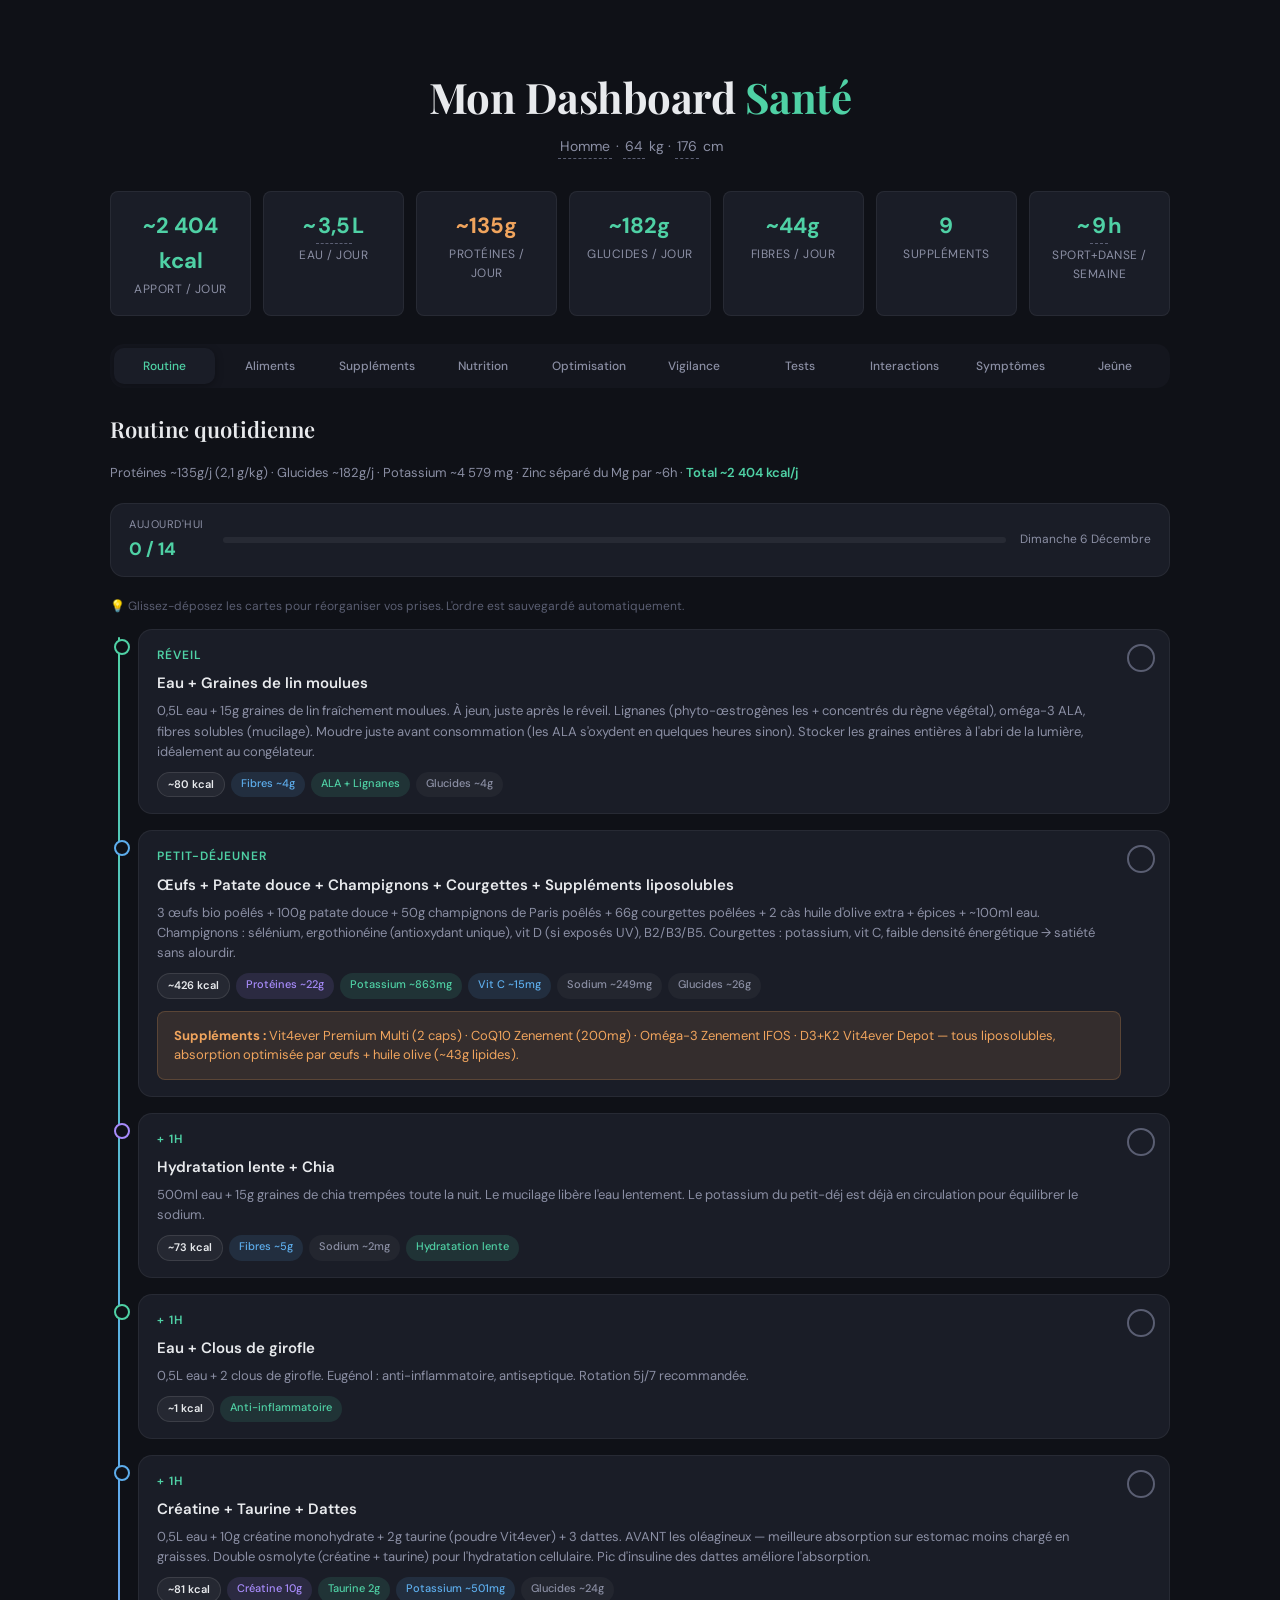
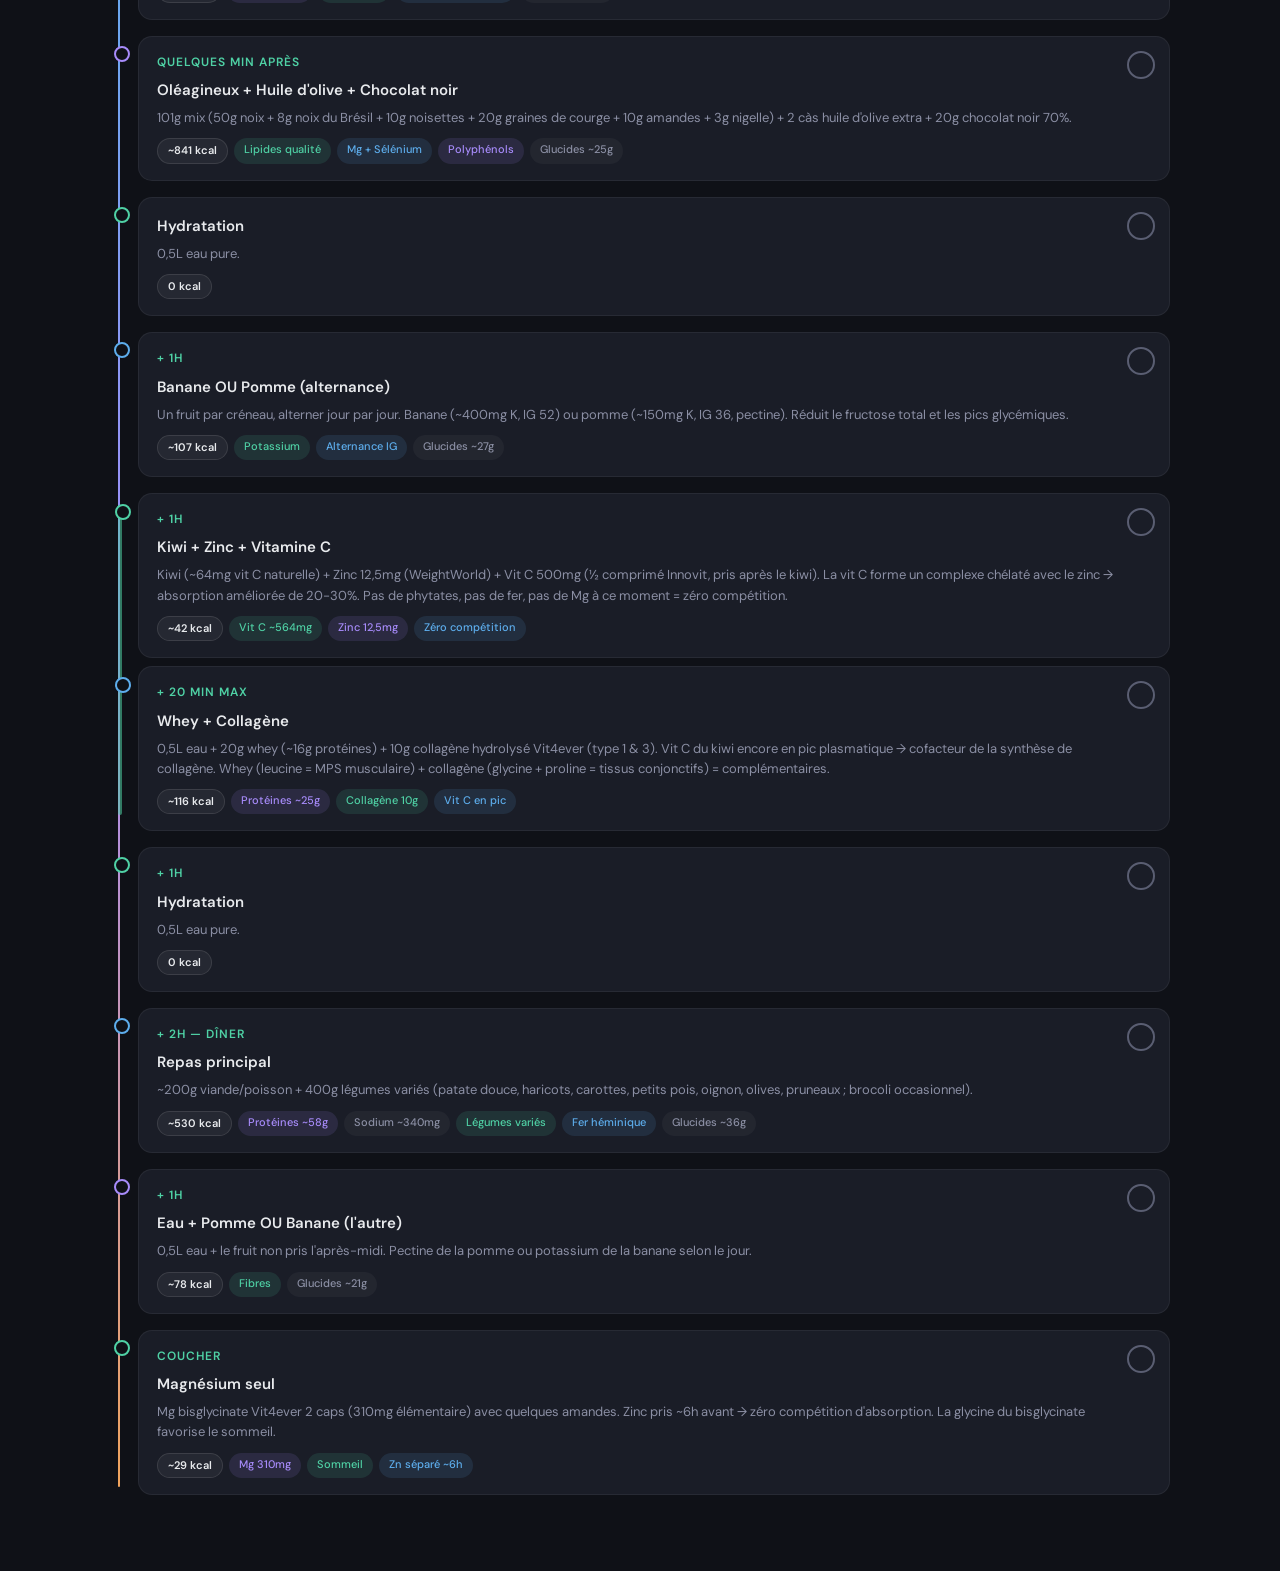
==== index.html @ 13733160 "snapshot 2026-05-06" ====
<!DOCTYPE html>
<html lang="fr" data-snapshot="2026-05-06">
<head>
<meta charset="UTF-8">
<meta name="viewport" content="width=device-width, initial-scale=1.0">
<title>Dashboard Santé — Snapshot 2026-05-06</title>
<link href="https://fonts.googleapis.com/css2?family=DM+Sans:wght@400;500;600;700&family=Playfair+Display:wght@600;700&display=swap" rel="stylesheet">
<link rel="stylesheet" href="assets/dashboard-sante.css">
</head>
<body>
<div class="container">

<header>
  <h1>Mon Dashboard <span>Santé</span></h1>
  <p><span data-edit-text="sex">Homme</span> · <span data-edit="weight">64</span> kg · <span data-edit="height">176</span> cm</p>
</header>

<div class="stats-row">
  <div class="stat-card"><div class="val" data-stat-card="kcal">~2 750 kcal</div><div class="label">Apport / jour</div></div>
  <div class="stat-card"><div class="val">~<span data-edit="water">3,5</span>L</div><div class="label">Eau / jour</div></div>
  <div class="stat-card"><div class="val" data-stat-card="prot">~111g</div><div class="label">Protéines / jour</div></div>
  <div class="stat-card"><div class="val" data-stat-card="gluc">~240g</div><div class="label">Glucides / jour</div></div>
  <div class="stat-card"><div class="val" data-stat-card="fibre">~35g</div><div class="label">Fibres / jour</div></div>
  <div class="stat-card"><div class="val">9</div><div class="label">Suppléments</div></div>
  <div class="stat-card"><div class="val">~<span data-edit="sportHours">9</span>h</div><div class="label">Sport+Danse / semaine</div></div>
</div>

<div class="tabs">
  <button class="tab-btn active" onclick="showTab('routine')">Routine</button>
  <button class="tab-btn" onclick="showTab('aliments')">Aliments</button>
  <button class="tab-btn" onclick="showTab('supplements')">Suppléments</button>
  <button class="tab-btn" onclick="showTab('nutrition')">Nutrition</button>
  <button class="tab-btn" onclick="showTab('optimisation')">Optimisation</button>
  <button class="tab-btn" onclick="showTab('vigilance')">Vigilance</button>
  <button class="tab-btn" onclick="showTab('tests')">Tests</button>
  <button class="tab-btn" onclick="showTab('interactions')">Interactions</button>
  <button class="tab-btn" onclick="showTab('symptoms')">Symptômes</button>
  <button class="tab-btn" onclick="showTab('jeune')">Jeûne</button>
</div>

<!-- ==================== TAB: ROUTINE ==================== -->
<div id="routine" class="tab-content active">
  <h2 class="section-title">Routine quotidienne</h2>
  <p class="section-sub">Protéines <span data-stat-card="prot">~111g</span>/j (<span data-derived="protPerKg">1,73</span> g/kg) · Glucides <span data-stat-card="gluc">~240g</span>/j · Potassium <span data-stat-card="k">~3 700 mg</span> · Zinc séparé du Mg par ~6h · <strong data-status-mirror="kcal">Total <span data-stat-card="kcal">~2 750 kcal</span>/j</strong></p>

  <div class="checklist-header" data-checklist-tab="routine">
    <div class="cl-info">
      <span class="cl-label">Aujourd'hui</span>
      <span class="cl-counter" data-checklist-counter>0 / 0</span>
    </div>
    <div class="cl-bar"><div class="cl-fill" data-checklist-fill style="width:0%"></div></div>
    <span class="cl-date" data-checklist-date></span>
    <button class="cl-btn" type="button" onclick="resetChecklist('routine')">Réinitialiser</button>
    <button class="cl-btn" type="button" onclick="resetTimelineOrder('routine')" title="Restaurer l'ordre d'origine des prises">↺ Ordre</button>
  </div>
  <p class="section-sub" style="margin:0 0 14px;font-size:12px;color:var(--text-faint);">💡 Glissez-déposez les cartes pour réorganiser vos prises. L'ordre est sauvegardé automatiquement.</p>

  <div class="timeline">
    <div class="tl-item"><div class="tl-card" data-foods="linMoulu">
      <div class="tl-time">Réveil</div>
      <div class="tl-title">Eau + Graines de lin moulues</div>
      <div class="tl-desc">0,5L eau + <span data-qty="linMoulu">15</span>g graines de lin fraîchement moulues. À jeun, juste après le réveil. Lignanes (phyto-œstrogènes les + concentrés du règne végétal), oméga-3 ALA, fibres solubles (mucilage). Moudre juste avant consommation (les ALA s'oxydent en quelques heures sinon). Stocker les graines entières à l'abri de la lumière, idéalement au congélateur.</div>
      <div class="tl-tags"><span class="tag tag-kcal" data-metric="kcal">~80 kcal</span><span class="tag tag-blue" data-metric="fibre">Fibres ~4g</span><span class="tag tag-green">ALA + Lignanes</span><span class="tag tag-orange" data-metric="gluc">Glucides ~4g</span></div>
    </div></div>
    <div class="tl-item"><div class="tl-card" data-foods="oeufs,patateDouce,champignons,courgettes,huileOlivePD">
      <div class="tl-time">Petit-déjeuner</div>
      <div class="tl-title">Œufs + Patate douce + Champignons + Courgettes + Suppléments liposolubles</div>
      <div class="tl-desc"><span data-qty="oeufs">3</span> œufs bio poêlés + <span data-qty="patateDouce">200</span>g patate douce + <span data-qty="champignons">100</span>g champignons de Paris poêlés + <span data-qty="courgettes">200</span>g courgettes poêlées + 2 càs huile d'olive extra + épices + ~100ml eau. Champignons : sélénium, ergothionéine (antioxydant unique), vit D (si exposés UV), B2/B3/B5. Courgettes : potassium, vit C, faible densité énergétique → satiété sans alourdir.</div>
      <div class="tl-tags"><span class="tag tag-kcal" data-metric="kcal">~650-720 kcal</span><span class="tag tag-purple" data-metric="prot">Protéines ~27g</span><span class="tag tag-green" data-metric="k">Potassium ~1 586mg</span><span class="tag tag-blue" data-metric="vitC">Vit C ~124mg</span><span class="tag tag-warn" data-metric="na">Sodium ~?mg</span><span class="tag tag-orange" data-metric="gluc">Glucides ~50g</span></div>
      <div class="warn-box" style="margin-top:12px;"><strong>Suppléments :</strong> Vit4ever Premium Multi (2 caps) · CoQ10 Zenement (200mg) · Oméga-3 Zenement IFOS · D3+K2 Vit4ever Depot — tous liposolubles, absorption optimisée par œufs + huile olive (~43g lipides).</div>
    </div></div>
    <div class="tl-item"><div class="tl-card" data-foods="chia">
      <div class="tl-time">+ 1h</div>
      <div class="tl-title">Hydratation lente + Chia</div>
      <div class="tl-desc">500ml eau + <span data-qty="chia">15</span>g graines de chia trempées toute la nuit. Le mucilage libère l'eau lentement. Le potassium du petit-déj est déjà en circulation pour équilibrer le sodium.</div>
      <div class="tl-tags"><span class="tag tag-kcal" data-metric="kcal">~140-160 kcal</span><span class="tag tag-blue" data-metric="fibre">Fibres ~10g</span><span class="tag tag-warn" data-metric="na">Sodium ~?mg</span><span class="tag tag-green">Hydratation lente</span></div>
    </div></div>
    <div class="tl-item"><div class="tl-card" data-foods="clousGirofle">
      <div class="tl-time">+ 1h</div>
      <div class="tl-title">Eau + Clous de girofle</div>
      <div class="tl-desc">0,5L eau + <span data-qty="clousGirofle">3</span> clous de girofle. Eugénol : anti-inflammatoire, antiseptique. Rotation 5j/7 recommandée.</div>
      <div class="tl-tags"><span class="tag tag-kcal" data-metric="kcal">~0-5 kcal</span><span class="tag tag-green">Anti-inflammatoire</span></div>
    </div></div>
    <div class="tl-item"><div class="tl-card" data-foods="dattes">
      <div class="tl-time">+ 1h</div>
      <div class="tl-title">Créatine + Taurine + Dattes</div>
      <div class="tl-desc">0,5L eau + 10g créatine monohydrate + 2g taurine (poudre Vit4ever) + <span data-qty="dattes">3</span> dattes. AVANT les oléagineux — meilleure absorption sur estomac moins chargé en graisses. Double osmolyte (créatine + taurine) pour l'hydratation cellulaire. Pic d'insuline des dattes améliore l'absorption.</div>
      <div class="tl-tags"><span class="tag tag-kcal" data-metric="kcal">~70-90 kcal</span><span class="tag tag-purple">Créatine 10g</span><span class="tag tag-green">Taurine 2g</span><span class="tag tag-blue" data-metric="k">Potassium ~200mg</span><span class="tag tag-orange" data-metric="gluc">Glucides ~24g</span></div>
    </div></div>
    <div class="tl-item"><div class="tl-card" data-foods="noix,noixBresil,noisettes,grainesCourge,amandes,nigelle,huileOliveOl,chocolat70">
      <div class="tl-time">Quelques min après</div>
      <div class="tl-title">Oléagineux + Huile d'olive + Chocolat noir</div>
      <div class="tl-desc"><span data-derived="oleagineuxTotal">100</span>g mix (<span data-qty="noix">50</span>g noix + <span data-qty="noixBresil">8</span>g noix du Brésil + <span data-qty="noisettes">10</span>g noisettes + <span data-qty="grainesCourge">20</span>g graines de courge + <span data-qty="amandes">10</span>g amandes + <span data-qty="nigelle">2</span>g nigelle) + 2 càs huile d'olive extra + <span data-qty="chocolat70">20</span>g chocolat noir 70%.</div>
      <div class="tl-tags"><span class="tag tag-kcal" data-metric="kcal">~950-1 050 kcal</span><span class="tag tag-green">Lipides qualité</span><span class="tag tag-blue">Mg + Sélénium</span><span class="tag tag-purple">Polyphénols</span><span class="tag tag-orange" data-metric="gluc">Glucides ~28g</span></div>
    </div></div>
    <div class="tl-item"><div class="tl-card">
      <div class="tl-title">Hydratation</div>
      <div class="tl-desc">0,5L eau pure.</div>
      <div class="tl-tags"><span class="tag tag-kcal">0 kcal</span></div>
    </div></div>
    <div class="tl-item"><div class="tl-card" data-foods="banane">
      <div class="tl-time">+ 1h</div>
      <div class="tl-title">Banane OU Pomme (alternance)</div>
      <div class="tl-desc">Un fruit par créneau, alterner jour par jour. Banane (~400mg K, IG 52) ou pomme (~150mg K, IG 36, pectine). Réduit le fructose total et les pics glycémiques.</div>
      <div class="tl-tags"><span class="tag tag-kcal" data-metric="kcal">~80-110 kcal</span><span class="tag tag-green">Potassium</span><span class="tag tag-blue">Alternance IG</span><span class="tag tag-orange" data-metric="gluc">Glucides ~27g</span></div>
    </div></div>
    <div class="tl-item tl-group">
      <div class="tl-card" data-foods="kiwi">
      <div class="tl-time">+ 1h</div>
      <div class="tl-title">Kiwi + Zinc + Vitamine C</div>
      <div class="tl-desc">Kiwi (~<span data-food-vitc="kiwi">64</span>mg vit C naturelle) + Zinc <span data-supp-display="zinc">25</span>mg (WeightWorld) + Vit C <span data-supp-display="vitC">500</span>mg (½ comprimé Innovit, pris après le kiwi). La vit C forme un complexe chélaté avec le zinc → absorption améliorée de 20-30%. Pas de phytates, pas de fer, pas de Mg à ce moment = zéro compétition.</div>
      <div class="tl-tags"><span class="tag tag-kcal" data-metric="kcal">~40-55 kcal</span><span class="tag tag-green" data-metric="vitC">Vit C ~564mg</span><span class="tag tag-purple">Zinc <span data-supp-display="zinc">25</span>mg</span><span class="tag tag-blue">Zéro compétition</span></div>
      </div>
      <div class="tl-card" data-foods="whey,collagene">
      <div class="tl-time">+ 20 min max</div>
      <div class="tl-title">Whey + Collagène</div>
      <div class="tl-desc">0,5L eau + <span data-qty="whey">20</span>g whey (~<span data-derived="wheyProt">16</span>g protéines) + <span data-qty="collagene">10</span>g collagène hydrolysé Vit4ever (type 1 & 3). Vit C du kiwi encore en pic plasmatique → cofacteur de la synthèse de collagène. Whey (leucine = MPS musculaire) + collagène (glycine + proline = tissus conjonctifs) = complémentaires.</div>
      <div class="tl-tags"><span class="tag tag-kcal" data-metric="kcal">~150-170 kcal</span><span class="tag tag-purple" data-metric="prot">Protéines ~24g</span><span class="tag tag-green">Collagène 10g</span><span class="tag tag-blue">Vit C en pic</span></div>
      </div>
    </div>
    <div class="tl-item"><div class="tl-card">
      <div class="tl-time">+ 1h</div>
      <div class="tl-title">Hydratation</div>
      <div class="tl-desc">0,5L eau pure.</div>
      <div class="tl-tags"><span class="tag tag-kcal">0 kcal</span></div>
    </div></div>
    <div class="tl-item"><div class="tl-card" data-foods="viandePoisson,legumesDiner">
      <div class="tl-time">+ 2h — Dîner</div>
      <div class="tl-title">Repas principal</div>
      <div class="tl-desc">~<span data-qty="viandePoisson">200</span>g viande/poisson + <span data-qty="legumesDiner">400</span>g légumes variés (patate douce, haricots, carottes, petits pois, oignon, olives, pruneaux ; brocoli occasionnel).</div>
      <div class="tl-tags"><span class="tag tag-kcal" data-metric="kcal">~500-700 kcal</span><span class="tag tag-purple" data-metric="prot">Protéines ~45g</span><span class="tag tag-warn" data-metric="na">Sodium ~?mg</span><span class="tag tag-green">Légumes variés</span><span class="tag tag-blue">Fer héminique</span><span class="tag tag-orange" data-metric="gluc">Glucides ~36g</span></div>
    </div></div>
    <div class="tl-item"><div class="tl-card" data-foods="pomme">
      <div class="tl-time">+ 1h</div>
      <div class="tl-title">Eau + Pomme OU Banane (l'autre)</div>
      <div class="tl-desc">0,5L eau + le fruit non pris l'après-midi. Pectine de la pomme ou potassium de la banane selon le jour.</div>
      <div class="tl-tags"><span class="tag tag-kcal" data-metric="kcal">~80-110 kcal</span><span class="tag tag-green">Fibres</span><span class="tag tag-orange" data-metric="gluc">Glucides ~21g</span></div>
    </div></div>
    <div class="tl-item"><div class="tl-card" data-foods="amandesCoucher">
      <div class="tl-time">Coucher</div>
      <div class="tl-title">Magnésium seul</div>
      <div class="tl-desc">Mg bisglycinate Vit4ever 2 caps (310mg élémentaire) avec quelques amandes. Zinc pris ~6h avant → zéro compétition d'absorption. La glycine du bisglycinate favorise le sommeil.</div>
      <div class="tl-tags"><span class="tag tag-kcal" data-metric="kcal">~25-35 kcal</span><span class="tag tag-purple">Mg 310mg</span><span class="tag tag-green">Sommeil</span><span class="tag tag-blue">Zn séparé ~6h</span></div>
    </div></div>
  </div>
</div>

<!-- ==================== TAB: ALIMENTS ==================== -->
<div id="aliments" class="tab-content">
  <h2 class="section-title">Aliments — Quantités éditables</h2>
  <p class="section-sub">Modifiez les quantités : les calculs (kcal, protéines, potassium, fibres, vit C) se mettent à jour automatiquement dans la routine et les statistiques en haut de page.</p>

  <div class="totals-bar">
    <div class="t-cell"><div class="t-val" data-total="kcal">~0 kcal</div><div class="t-lbl">Énergie</div></div>
    <div class="t-cell"><div class="t-val" data-total="prot">~0g</div><div class="t-lbl">Protéines</div></div>
    <div class="t-cell"><div class="t-val" data-total="gluc">~0g</div><div class="t-lbl">Glucides</div></div>
    <div class="t-cell"><div class="t-val" data-total="k">~0 mg</div><div class="t-lbl">Potassium</div></div>
    <div class="t-cell"><div class="t-val" data-total="fibre">~0g</div><div class="t-lbl">Fibres</div></div>
    <div class="t-cell"><div class="t-val" data-total="vitC">~0 mg</div><div class="t-lbl">Vit C</div></div>
    <div class="t-cell"><div class="t-val" data-total="na">~0 mg</div><div class="t-lbl">Sodium</div></div>
  </div>

  <div class="aliment-actions">
    <button class="aliment-btn" onclick="exportFoods()">Exporter config (.json)</button>
    <label class="aliment-btn" style="cursor:pointer;">
      Importer config (.json)
      <input type="file" accept="application/json,.json" onchange="importFoods(this.files[0]); this.value='';" style="display:none;" />
    </label>
    <button class="aliment-btn" onclick="saveAsDefaults()" title="Génère et télécharge dashboard-sante.html + dashboard-sante-config.js avec les valeurs actuelles inscrites comme nouveaux défauts. Remplacez vos fichiers locaux pour que le changement soit permanent.">💾 Enregistrer comme défauts</button>
    <button class="aliment-btn" onclick="resetFoods()">Réinitialiser</button>
    <span id="save-status" class="aliment-btn" style="border:none;background:transparent;color:var(--text-faint);cursor:default;"></span>
  </div>

  <div id="aliments-list"></div>

  <div class="info-box" style="margin-top:18px;">
    <strong>Note :</strong> les valeurs nutritionnelles sont des estimations standards par 100g (ou par pièce). Les protéines totales incluent uniquement l'alimentaire — les ~<span data-derived="wheyProt">24</span>g de whey sont déjà comptés dans la whey. Les boissons (eau, infusions) et suppléments en gélules ne sont pas listés ici car leur impact calorique est négligeable.
  </div>
</div>

<!-- ==================== TAB: SUPPLEMENTS ==================== -->
<div id="supplements" class="tab-content">
  <h2 class="section-title">Stack de suppléments — 9 produits</h2>
  <p class="section-sub">Vit4ever (multi, D3+K2, Mg, taurine, collagène) + Zenement (oméga-3 IFOS, CoQ10) + WeightWorld (zinc) + Innovit (vit C).</p>
  <div class="supp-grid">
    <div class="supp-card">
      <div class="supp-header"><div><div class="supp-name">Premium Multivitamin A-Z 365 caps</div><div class="supp-brand">Vit4ever — Allemagne</div></div><span class="supp-badge badge-new">Vit4ever</span></div>
      <div class="supp-details">
        <div class="supp-detail"><span class="dl">Dosage</span><br><span class="dv">2 caps/jour — 26 actifs bioactifs</span></div>
        <div class="supp-detail"><span class="dl">Durée</span><br><span class="dv">6 mois</span></div>
        <div class="supp-detail"><span class="dl">COA</span><br><span class="dv">Oui, labo indépendant</span></div>
      </div>
      <div class="supp-reason"><strong>Formes bioactives :</strong> B9 Magnafolate® (L-5-MTHF), B12 méthylcobalamine, B6 P-5-P, K2 K2VITAL® all-trans 99%+, Zn/Mg/Cu bisglycinate, CoQ10 + OPC pépins de raisin.</div>
    </div>
    <div class="supp-card">
      <div class="supp-header"><div><div class="supp-name">Oméga-3 Premium IFOS 120 caps</div><div class="supp-brand">Zenement — Espagne</div></div><span class="supp-badge badge-keep">Zenement</span></div>
      <div class="supp-details">
        <div class="supp-detail"><span class="dl">EPA + DHA</span><br><span class="dv">1000 + 500 mg/dose</span></div>
        <div class="supp-detail"><span class="dl">Durée</span><br><span class="dv">2 mois</span></div>
        <div class="supp-detail"><span class="dl">Certification</span><br><span class="dv">IFOS produit fini + FOS</span></div>
      </div>
      <div class="supp-reason"><strong>Seul oméga-3 certifié IFOS sur le produit fini.</strong> TOTOX vérifié par lot. Forme TG. EPA+DHA 1500mg.</div>
    </div>
    <div class="supp-card">
      <div class="supp-header"><div><div class="supp-name">CoQ10 200mg 120 caps</div><div class="supp-brand">Zenement — Espagne</div></div><span class="supp-badge badge-keep">Zenement</span></div>
      <div class="supp-details">
        <div class="supp-detail"><span class="dl">Forme</span><br><span class="dv">Ubiquinone 200mg</span></div>
        <div class="supp-detail"><span class="dl">Support</span><br><span class="dv">Huile olive vierge extra</span></div>
        <div class="supp-detail"><span class="dl">Durée</span><br><span class="dv">4 mois</span></div>
      </div>
      <div class="supp-reason"><strong>Support lipidique intégré.</strong> 100% fermentation naturelle. Le multi apporte aussi du CoQ10 — celui-ci complète.</div>
    </div>
    <div class="supp-card">
      <div class="supp-header"><div><div class="supp-name">D3 5000 IU + K2 200µg Depot 180 cp</div><div class="supp-brand">Vit4ever — Allemagne</div></div><span class="supp-badge badge-new">Vit4ever</span></div>
      <div class="supp-details">
        <div class="supp-detail"><span class="dl">D3</span><br><span class="dv">5000 IU cholécalciférol</span></div>
        <div class="supp-detail"><span class="dl">K2</span><br><span class="dv">200 µg K2VITAL® MK-7 all-trans ≥99,7%</span></div>
        <div class="supp-detail"><span class="dl">Durée</span><br><span class="dv">6-7 mois</span></div>
      </div>
      <div class="supp-reason"><strong>K2VITAL® breveté.</strong> All-trans garanti ≥99,7%. Faire doser 25-OH vit D annuellement (cible 30-60 ng/mL).</div>
    </div>
    <div class="supp-card">
      <div class="supp-header"><div><div class="supp-name">Zinc Bisglycinate 400 cp</div><div class="supp-brand">WeightWorld — UK</div></div><span class="supp-badge badge-change">WeightWorld</span></div>
      <div class="supp-details">
        <div class="supp-detail"><span class="dl">Forme</span><br><span class="dv">Bisglycinate 25mg/cp</span></div>
        <div class="supp-detail"><span class="dl">Timing</span><br><span class="dv">Avec kiwi + vit C (créneau après-midi)</span></div>
        <div class="supp-detail"><span class="dl">Durée</span><br><span class="dv">12+ mois</span></div>
      </div>
      <div class="supp-reason"><strong>Déplacé au créneau kiwi</strong> (vit C = +20-30% absorption). Séparé du Mg coucher (plusieurs h) et du fer du multi (plusieurs h). Zéro compétition.</div>
    </div>
    <div class="supp-card">
      <div class="supp-header"><div><div class="supp-name">Magnésium Bisglycinate 365 caps</div><div class="supp-brand">Vit4ever — Allemagne</div></div><span class="supp-badge badge-new">Vit4ever</span></div>
      <div class="supp-details">
        <div class="supp-detail"><span class="dl">Mg élémentaire</span><br><span class="dv">310mg/jour (2 caps)</span></div>
        <div class="supp-detail"><span class="dl">Timing</span><br><span class="dv">Coucher, seul</span></div>
        <div class="supp-detail"><span class="dl">Durée</span><br><span class="dv">6 mois</span></div>
      </div>
      <div class="supp-reason"><strong>Remplace VitaBright.</strong> Même forme, moitié prix. Glycine du bisglycinate aide au sommeil. Pris SEUL au coucher — zinc séparé de ~6h.</div>
    </div>
    <div class="supp-card">
      <div class="supp-header"><div><div class="supp-name">L-Taurine Poudre 1000g</div><div class="supp-brand">Vit4ever — Allemagne</div></div><span class="supp-badge badge-new">Vit4ever</span></div>
      <div class="supp-details">
        <div class="supp-detail"><span class="dl">Dosage</span><br><span class="dv">2g/jour (poudre)</span></div>
        <div class="supp-detail"><span class="dl">Pureté</span><br><span class="dv">99%, labo testé</span></div>
        <div class="supp-detail"><span class="dl">Durée</span><br><span class="dv">~16 mois</span></div>
      </div>
      <div class="supp-reason"><strong>Longévité cellulaire.</strong> Science 2023 : +10-12% durée de vie chez la souris. Osmolyte (hydratation intracellulaire), soutien cardiaque. Avec créatine = double synergie.</div>
    </div>
    <div class="supp-card">
      <div class="supp-header"><div><div class="supp-name">Collagène Hydrolysé Poudre 1000g</div><div class="supp-brand">Vit4ever — Allemagne</div></div><span class="supp-badge badge-new">Vit4ever</span></div>
      <div class="supp-details">
        <div class="supp-detail"><span class="dl">Type</span><br><span class="dv">Peptides type 1 & 3</span></div>
        <div class="supp-detail"><span class="dl">Dosage</span><br><span class="dv">10g/jour (poudre)</span></div>
        <div class="supp-detail"><span class="dl">Durée</span><br><span class="dv">~3,3 mois</span></div>
      </div>
      <div class="supp-reason"><strong>Articulations + peau + tendons.</strong> Pris après kiwi (vit C en pic). Glycine + proline du collagène complètent la leucine de la whey. Bénéfices à 8-12 semaines.</div>
    </div>
    <div class="supp-card">
      <div class="supp-header"><div><div class="supp-name">Vitamine C 1000mg 200 cp</div><div class="supp-brand">Innovit — Action</div></div><span class="supp-badge badge-change">Innovit</span></div>
      <div class="supp-details">
        <div class="supp-detail"><span class="dl">Usage</span><br><span class="dv">500mg/jour (½ cp), créneau kiwi</span></div>
        <div class="supp-detail"><span class="dl">Durée</span><br><span class="dv">13 mois</span></div>
        <div class="supp-detail"><span class="dl">Timing</span><br><span class="dv">Avec kiwi + zinc</span></div>
      </div>
      <div class="supp-reason"><strong><span data-supp-display="vitC">500</span>mg quotidien</strong> avec le kiwi et le zinc (créneau après-midi). Vit C totale <span data-grand="vitC">~825 mg</span>/j (alim <span data-food="vitC">~325 mg</span> + suppl <span data-supp-display="vitC">500</span>mg). Optimise absorption zinc + synthèse collagène. ½ cp après le kiwi pour protéger l'estomac.</div>
    </div>
  </div>
</div>

<!-- ==================== TAB: NUTRITION ==================== -->
<div id="nutrition" class="tab-content">
  <h2 class="section-title">Analyse nutritionnelle</h2>
  <p class="section-sub">Apports estimés par jour. Routine révisée : glucides réduits (3 dattes, pas de figues, alternance fruits), zinc au créneau kiwi, Mg seul au coucher.</p>
  <table class="nutri-table">
    <thead><tr><th>Nutriment</th><th>Source alimentaire</th><th>Supplément</th><th>Total</th><th>Objectif</th></tr></thead>
    <tbody>
      <tr><td><strong>Énergie totale</strong></td><td><span data-food="kcal">~2 750 kcal</span> (somme des aliments saisis)</td><td>—</td><td class="grand-cell"><span data-grand="kcal">~2 750 kcal</span></td><td>2 500-2 900 kcal*</td></tr>
      <tr><td>Protéines</td><td><span data-food="prot">~87g</span> (œufs, viande, oléagineux, champignons, légumes)</td><td>~<span data-derived="wheyProt">24</span>g (whey)</td><td class="grand-cell"><span data-grand="prot">~111g</span> (<span data-derived="protPerKg">1,73</span> g/kg)</td><td>90-102g</td></tr>
      <tr><td><strong>Glucides totaux</strong></td><td><span data-food="gluc">~240g</span> (patate douce, dattes, fruits, oléagineux, chocolat, légumes)</td><td>—</td><td class="grand-cell"><span data-grand="gluc">~240g</span></td><td>~35-50% des kcal</td></tr>
      <tr><td>Oméga-3 EPA+DHA</td><td>Variable (poisson)</td><td>1500mg (Zenement IFOS)</td><td class="grand-cell grand-static-ok">1500mg+</td><td>≥500mg</td></tr>
      <tr><td>Magnésium</td><td>~150mg</td><td>310mg (Vit4ever) + multi</td><td class="grand-cell grand-static-ok">~560mg</td><td>400mg</td></tr>
      <tr><td>Zinc</td><td>~8mg</td><td><span data-supp-display="zinc">25</span>mg (WW, créneau kiwi) + 8mg (multi)</td><td class="grand-cell"><span data-grand="zinc">~41</span>mg</td><td>≤40mg UL</td></tr>
      <tr><td>Vitamine D3</td><td>Variable</td><td>5000 IU (Vit4ever Depot)</td><td class="grand-cell grand-static-ok">5000 IU</td><td>800-4000 IU</td></tr>
      <tr><td>Vitamine K2 MK-7</td><td>Faible</td><td>200µg K2VITAL® (Depot) + multi</td><td class="grand-cell grand-static-ok">~200µg+</td><td>90-200µg</td></tr>
      <tr><td>CoQ10</td><td>Traces</td><td>200mg (Zenement) + multi</td><td class="grand-cell grand-static-ok">200mg+</td><td>100-300mg</td></tr>
      <tr><td>Créatine</td><td>—</td><td>10g monohydrate</td><td class="grand-cell grand-static-ok">10g</td><td>3-10g</td></tr>
      <tr><td>Taurine</td><td>Traces (viande)</td><td>2g poudre (Vit4ever)</td><td class="grand-cell grand-static-ok">~2g</td><td>1-3g</td></tr>
      <tr><td>Collagène</td><td>Traces</td><td>10g peptides type 1&3</td><td class="grand-cell grand-static-ok">10g</td><td>10g</td></tr>
      <tr><td>Vitamine C</td><td><span data-food="vitC">~325 mg</span> (kiwi, courgettes, patate douce)</td><td><span data-supp-display="vitC">500</span>mg (½ cp Innovit)</td><td class="grand-cell"><span data-grand="vitC">~825 mg</span></td><td>110mg+</td></tr>
      <tr><td>Fibres</td><td><span data-food="fibre">~35g</span> (chia, lin, patate douce, champignons, dattes, fruits, oléagineux, légumes)</td><td>—</td><td class="grand-cell"><span data-grand="fibre">~35g</span></td><td>25-38g</td></tr>
      <tr><td>Potassium</td><td><span data-food="k">~3 700 mg</span> (patate douce, champignons, dattes, fruits alternés, kiwi, légumes dîner, oléagineux)</td><td>—</td><td class="grand-cell"><span data-grand="k">~3 700 mg</span></td><td>3500-4700mg</td></tr>
      <tr><td>Sodium</td><td><span data-food="na">~0 mg</span> (<span data-qty="sel">11</span>g sel ajouté + alim)</td><td>—</td><td class="grand-cell"><span data-grand="na">~0 mg</span></td><td>≤2300mg</td></tr>
      <tr><td>Sélénium</td><td><span data-derived="seleniumFood">~170</span>µg (noix du Brésil <span data-qty="noixBresil">8</span>g)</td><td>~55µg (multi)</td><td class="grand-cell"><span data-derived="selenium">~225</span>µg</td><td>55-300µg UL</td></tr>
      <tr><td>Fructose</td><td>~30g (<span data-qty="dattes">3</span> dattes, fruits alternés, kiwi)</td><td>—</td><td class="grand-cell grand-static-ok">~30g</td><td>&lt;50g</td></tr>
      <tr><td>B9 / B12</td><td>Alimentaire</td><td>L-5-MTHF + méthylcobalamine (multi)</td><td class="grand-cell grand-static-ok">formes actives ✅</td><td>—</td></tr>
    </tbody>
  </table>

  <h3 style="font-size:18px;font-weight:600;margin:28px 0 14px;color:var(--accent);">Répartition globale</h3>
  <div class="nutri-stats">
    <div class="nutri-block">
      <h4>Répartition énergétique <small>P / G / L</small></h4>
      <div class="kcal-split-bar">
        <div class="kcal-seg kcal-prot" data-kcal-seg="prot" style="width:16%"><span data-derived="kcalProtPct">16</span>%</div>
        <div class="kcal-seg kcal-gluc" data-kcal-seg="gluc" style="width:35%"><span data-derived="kcalGlucPct">35</span>%</div>
        <div class="kcal-seg kcal-lip"  data-kcal-seg="lip"  style="width:49%"><span data-derived="kcalLipPct">49</span>%</div>
      </div>
      <div class="kcal-split-legend">
        <span><span class="dot dot-prot"></span> Protéines <span data-derived="kcalProt">~444</span> kcal · <span data-grand="prot">~111g</span></span>
        <span><span class="dot dot-gluc"></span> Glucides <span data-derived="kcalGluc">~960</span> kcal · <span data-grand="gluc">~240g</span></span>
        <span><span class="dot dot-lip"></span> Lipides <span data-derived="kcalLip">~1346</span> kcal · ~<span data-derived="lipG">150</span>g</span>
      </div>
      <div class="nutri-note">Cible classique muscu : 20-30 % protéines, 35-45 % glucides, 30-40 % lipides. Lipides estimés par solde énergétique (kcal − 4×prot − 4×gluc).</div>
    </div>

    <div class="nutri-block">
      <h4>Sources de protéines <small>~<span data-grand="prot">111g</span>/j</small></h4>
      <div class="prot-bar" data-prot-bar></div>
      <div class="prot-list" data-prot-list></div>
      <div class="nutri-note">La whey concentre la leucine (déclencheur n°1 de la MPS). Le collagène (riche en glycine/proline) ne compte pas comme protéine "complète" pour le muscle mais nourrit les tissus conjonctifs.</div>
    </div>

    <div class="nutri-block">
      <h4>BCAA estimés <small>Leucine / Isoleucine / Valine</small></h4>
      <div class="bcaa-row">
        <div><span class="bcaa-num" data-derived="bcaaTotal">22</span> <span class="bcaa-sub">g BCAA / j</span></div>
        <div><span class="bcaa-num omega-good" data-derived="leucine">~9</span> <span class="bcaa-sub">g leucine</span></div>
        <div><span class="bcaa-sub">Cible muscu ≥ 15 g BCAA · seuil leucine ≥ 2,5 g/repas</span></div>
      </div>
      <div class="nutri-note">Estimation : ~25 % de la whey (forte densité leucine), ~20 % des œufs/viande/poisson, ~16 % des autres protéines, ~3 % du collagène. La whey à elle seule apporte un pic de leucine optimal pour la MPS.</div>
    </div>

    <div class="nutri-block">
      <h4>Types de fibres <small>~<span data-grand="fibre">35g</span>/j</small></h4>
      <div class="kcal-split-bar">
        <div class="kcal-seg" data-fibre-seg="soluble"   style="width:30%;background:var(--info)"><span data-derived="fibreSolPct">30</span>%</div>
        <div class="kcal-seg" data-fibre-seg="insoluble" style="width:70%;background:var(--accent)"><span data-derived="fibreInsolPct">70</span>%</div>
      </div>
      <div class="kcal-split-legend">
        <span><span class="dot" style="background:var(--info)"></span> Solubles <span data-derived="fibreSol">~13</span> g (gel, microbiote, glycémie)</span>
        <span><span class="dot" style="background:var(--accent)"></span> Insolubles <span data-derived="fibreInsol">~36</span> g (transit, satiété)</span>
      </div>
      <div class="nutri-note">
        <strong>Sources remarquables :</strong>
        mucilages <span data-derived="fibreMucilage">~2,1</span> g (chia + lin, gel hydratant) ·
        pectines <span data-derived="fibrePectine">~1,8</span> g (pomme, kiwi, courgettes, banane — substrat préféré des bifidobactéries) ·
        β-glucanes <span data-derived="fibreBetaGlucane">~0,30</span> g (champignons — immunomodulateurs).
        Cible : 25-30 % de solubles dans le total. Les mucilages chia+lin offrent un profil unique (satiété + microbiote sans gaz).
      </div>
    </div>

    <div class="nutri-block">
      <h4>Ratio oméga-6 / oméga-3 <small>Cible ≤ 4:1</small></h4>
      <div class="omega-row">
        <div><span class="omega-num" data-omega-ratio-class data-derived="omegaRatio">4,0</span> <span class="bcaa-sub">: 1 (LA / [ALA + EPA + DHA])</span></div>
      </div>
      <div class="omega-detail">
        Oméga-6 (LA) ~<span data-derived="omegaLA">~14</span> g/j (oléagineux + huile d'olive). Oméga-3 ~<span data-derived="omega3Total">~5</span> g/j : ALA <span data-derived="omegaALA">~3,5</span> g (chia + lin + noix) + EPA/DHA <span data-derived="omegaEpaDha">1,8</span> g (poisson <span data-derived="omegaEpaDhaFood">0,3</span> g + suppl Zenement IFOS <span data-derived="omegaEpaDhaSupp">1,5</span> g).
      </div>
      <div class="nutri-note">Régime occidental moyen : 15-20:1. Idéal : 1-4:1. La conversion ALA → EPA n'est que de 5-10% chez l'homme — le supplément EPA/DHA est ce qui fait basculer le ratio.</div>
    </div>
  </div>

  <div class="warn-box" data-advice="zinc"></div>
  <div class="warn-box" data-advice="selenium"></div>
  <div class="info-box" data-advice="potassium"></div>
  <div class="info-box" style="margin-top:12px;" data-advice="energy"></div>
</div>

<!-- ==================== TAB: OPTIMISATION ==================== -->
<div id="optimisation" class="tab-content">
  <h2 class="section-title">Axes d'optimisation restants</h2>
  <p class="section-sub">Après tous les ajustements cumulés. Peu de points critiques restants.</p>
  <div class="prio-list">
    <div class="prio-item" data-salt-advice><div class="prio-num prio-1">1</div><div class="prio-text">
      <h4 data-salt-advice-title>Réduire le sel de <span data-derived="saltCurrent">11</span>g à ~5g/jour</h4>
      <p data-salt-advice-body>Sel ajouté actuel : <span data-derived="saltCurrent">11</span>g/j → sodium ~<span data-derived="saltNa">~4 257</span>mg (AJR ≤2 300mg). Taurine + créatine + potassium alimentaire améliorent déjà l'hydratation cellulaire. Réduire progressivement vers ≤5g/j (un AJR OMS).</p>
    </div></div>
    <div class="prio-item"><div class="prio-num prio-3">3</div><div class="prio-text">
      <h4>Probiotiques en cure saisonnière</h4>
      <p>Fibres prébiotiques à <span data-food="fibre">~35g</span>/j. Un multi-souches 10-30 milliards UFC, 2-3 mois 2x/an.</p>
    </div></div>
    <div class="prio-item"><div class="prio-num prio-4">4</div><div class="prio-text">
      <h4>Avocat occasionnel</h4>
      <p>~700 mg K + graisses mono-insaturées + folate. Pertinent maintenant que le potassium est plus serré (<span data-food="k">~3 700 mg</span>) après retrait des figues.</p>
    </div></div>
  </div>
  <div class="info-box" style="margin-top:20px;">
    <strong>État actuel :</strong><br>
    <span data-resolu="potassium"><span data-resolu-icon>✅</span> Potassium <span data-food="k">~3 700 mg</span> (patate douce + courgettes + champignons au petit-déj)</span><br>
    <span data-resolu="protein"><span data-resolu-icon>✅</span> Protéines <span data-grand="prot">~111g</span>/j (<span data-derived="protPerKg">1,73</span> g/kg)</span><br>
    <span data-resolu="collagene"><span data-resolu-icon>✅</span> Collagène 10g/j + Taurine 2g/j (longévité articulaire + cellulaire)</span><br>
    <span data-resolu="b9b12"><span data-resolu-icon>✅</span> B9/B12 formes méthylées (Vit4ever Premium)</span><br>
    <span data-resolu="k2"><span data-resolu-icon>✅</span> K2 all-trans K2VITAL® (multi + D3+K2)</span><br>
    <span data-resolu="zincMg"><span data-resolu-icon>✅</span> Zinc séparé du Mg de plusieurs h (créneau kiwi vs coucher)</span><br>
    <span data-resolu="zincVitC"><span data-resolu-icon>✅</span> Zinc avec vit C (kiwi + <span data-supp-display="vitC">500</span>mg → absorption +20-30%)</span><br>
    <span data-resolu="createTaurine"><span data-resolu-icon>✅</span> Créatine+taurine AVANT oléagineux (meilleure absorption)</span><br>
    <span data-resolu="fructose"><span data-resolu-icon>✅</span> Fructose ~<span data-derived="dattesGluc">24</span>g de dattes/j (<span data-qty="dattes">3</span> dattes, pas de figues, alternance fruits)</span><br>
    <span data-resolu="gluc"><span data-resolu-icon>✅</span> Glucides à <span data-grand="gluc">~240g</span>/j</span>
  </div>
</div>

<!-- ==================== TAB: BUDGET ==================== -->
<div id="budget" class="tab-content">
  <h2 class="section-title">Budget mensuel — Stack final</h2>
  <p class="section-sub">Vit4ever (5 produits) + Zenement (2) + WeightWorld (1) + Innovit (1) + Créatine.</p>
  <div class="budget-box">
    <div class="budget-total">~38 €/mois</div>
    <div class="budget-label">Coût total estimé, tous suppléments confondus</div>
    <div class="budget-items">
      <div class="budget-row"><span class="bp">Multi — Vit4ever Premium (6 mois)</span><span class="bv">3,67 €</span></div>
      <div class="budget-row"><span class="bp">Oméga-3 IFOS — Zenement (2 mois)</span><span class="bv">11,00 €</span></div>
      <div class="budget-row"><span class="bp">CoQ10 — Zenement (4 mois)</span><span class="bv">4,75 €</span></div>
      <div class="budget-row"><span class="bp">D3+K2 Depot — Vit4ever (7 mois)</span><span class="bv">2,57 €</span></div>
      <div class="budget-row"><span class="bp">Zinc — WeightWorld (12+ mois)</span><span class="bv">0,75 €</span></div>
      <div class="budget-row"><span class="bp">Magnésium — Vit4ever (6 mois)</span><span class="bv">3,00 €</span></div>
      <div class="budget-row"><span class="bp">Collagène — Vit4ever 1kg (3,3 mois)</span><span class="bv">6,67 €</span></div>
      <div class="budget-row"><span class="bp">Taurine — Vit4ever 1kg (16 mois)</span><span class="bv">1,25 €</span></div>
      <div class="budget-row"><span class="bp">Créatine monohydrate</span><span class="bv">~3,00 €</span></div>
      <div class="budget-row"><span class="bp">Vit C — Innovit ½ cp/j (13 mois)</span><span class="bv">0,46 €</span></div>
    </div>
  </div>
  <h3 style="font-size:16px;font-weight:600;margin:24px 0 12px;">Évolution du budget</h3>
  <table class="nutri-table">
    <thead><tr><th>Étape</th><th>Composition</th><th>Coût/mois</th></tr></thead>
    <tbody>
      <tr><td>Stack initial (Innovit + WeightWorld + Bioherba)</td><td>Formes standard, pas de certification</td><td>~20 €</td></tr>
      <tr><td>Scénario 2 (Zenement + WeightWorld + VitaBright)</td><td>IFOS oméga-3, dosages transparents</td><td>~28 €</td></tr>
      <tr><td style="color:var(--accent);font-weight:600">★ Stack final (actuel)</td><td style="color:var(--accent)">Formes méthylées, K2VITAL®, taurine, collagène, IFOS</td><td style="color:var(--accent);font-weight:600">~38 €</td></tr>
    </tbody>
  </table>
  <div class="info-box"><strong>Par marque :</strong> Vit4ever (5 produits) = 17,16 €/mois · Zenement (2) = 15,75 € · WeightWorld (1) = 0,75 € · Innovit (1) = 0,46 € · Créatine = ~3 €</div>
</div>

<!-- ==================== TAB: VIGILANCE ==================== -->
<div id="vigilance" class="tab-content">
  <h2 class="section-title">Points de vigilance</h2>
  <p class="section-sub">Risques, déséquilibres et points résolus. Cliquez pour déplier.</p>
  <div class="vig-legend">
    <div class="vig-legend-item"><div class="vig-legend-dot" style="background:var(--warn)"></div> Élevé</div>
    <div class="vig-legend-item"><div class="vig-legend-dot" style="background:var(--info)"></div> Moyen</div>
    <div class="vig-legend-item"><div class="vig-legend-dot" style="background:var(--accent)"></div> Résolu</div>
    <div class="vig-legend-item"><div class="vig-legend-dot" style="background:var(--purple)"></div> Surveillance</div>
  </div>
  <div class="vig-grid">
    <div class="vig-card open" data-vig-id="sodium"><div class="vig-card-head" onclick="toggleVig(this)"><div class="vig-severity sev-high"></div><div class="vig-head-text"><h4 data-vig-title>Sodium élevé — potassium OK mais ratio déséquilibré</h4><div class="vig-subtitle" data-vig-subtitle>Potassium <span data-food="k">~3 700 mg</span> ✅ — Sodium <span data-grand="na">~0 mg</span> (cible ≤2 300 mg)</div></div><span class="vig-level lvl-high">Élevé</span><span class="vig-chevron">&#9654;</span></div>
      <div class="vig-body"><div class="vig-body-inner"><span data-vig-advice><strong>Ratio Na/K :</strong> <span data-derived="naK">~0</span>:1 (idéal ≤1:1). Sel ajouté actuel : <span data-derived="saltCurrent">11</span>g/j. Réduire le sel (édit. dans l'en-tête ou onglet Aliments) pour faire descendre le ratio.</span><div class="vig-meter"><div class="vig-meter-bar"><div class="vig-meter-fill" data-meter="naPctAjr" style="width:0%;background:var(--warn)"></div></div><div class="vig-meter-label">Sodium <span data-derived="naPctAjr">~0</span>% AJR</div></div><div class="vig-meter"><div class="vig-meter-bar"><div class="vig-meter-fill" data-meter="kPctHigh" style="width:0%;background:var(--accent)"></div></div><div class="vig-meter-label">Potassium <span data-derived="kPctHigh">~0</span>% cible haute</div></div></div></div>
    </div>
    <div class="vig-card" data-vig-id="zinc"><div class="vig-card-head" onclick="toggleVig(this)"><div class="vig-severity sev-high"></div><div class="vig-head-text"><h4 data-vig-title>Zinc <span data-grand="zinc">~41</span>mg/j — proche limite EFSA 40mg</h4><div class="vig-subtitle" data-vig-subtitle>Multi (Zn bisglycinate) + WW <span data-supp-display="zinc">25</span>mg + alimentation ~8mg</div></div><span class="vig-level lvl-high">Élevé</span><span class="vig-chevron">&#9654;</span></div>
      <div class="vig-body"><div class="vig-body-inner"><span data-vig-advice><strong>Risque :</strong> déplétion cuivre en cas d'excès chronique. Le multi Vit4ever contient du cuivre bisglycinate — compense partiellement. Prendre le zinc WW 1j/2 les jours de viande rouge.</span><div class="vig-meter"><div class="vig-meter-bar"><div class="vig-meter-fill" data-meter="znPctUl" style="width:0%;background:var(--warn)"></div></div><div class="vig-meter-label">Zinc <span data-derived="znPctUl">~0</span>% UL</div></div></div></div>
    </div>
    <div class="vig-card" data-vig-id="selenium"><div class="vig-card-head" onclick="toggleVig(this)"><div class="vig-severity sev-medium"></div><div class="vig-head-text"><h4 data-vig-title>Sélénium <span data-derived="selenium">~225</span>µg/j — dans la fourchette mais à surveiller</h4><div class="vig-subtitle" data-vig-subtitle>Noix du Brésil (<span data-derived="seleniumFood">~170</span>µg) + multi (~55µg). UL = 300µg</div></div><span class="vig-level lvl-medium">Moyen</span><span class="vig-chevron">&#9654;</span></div>
      <div class="vig-body"><div class="vig-body-inner"><span data-vig-advice><strong>Le contexte :</strong> 2-3 noix du Brésil par jour couvrent largement les besoins. Avec le multi en plus, vous êtes à <span data-derived="sePctUl">~75</span>% de la limite haute. Ne pas augmenter au-delà de 8-10g de noix du Brésil. Signes de sélénose : cheveux cassants, ongles fragiles, haleine aillée, fatigue.</span></div></div>
    </div>
    <div class="vig-card" data-vig-id="creatine"><div class="vig-card-head" onclick="toggleVig(this)"><div class="vig-severity sev-medium"></div><div class="vig-head-text"><h4 data-vig-title>Créatine 10g/j — surveillance rénale</h4><div class="vig-subtitle" data-vig-subtitle>Fausse la créatinine sérique. Informer le médecin.</div></div><span class="vig-level lvl-medium">Moyen</span><span class="vig-chevron">&#9654;</span></div>
      <div class="vig-body"><div class="vig-body-inner"><span data-vig-advice>Pas de risque rénal documenté chez les reins sains à ce dosage. Hydratation 3,5L/j est adaptée. Bilan rénal annuel (créatinine, DFG, microalbuminurie). Prévenir le médecin pour interpréter correctement.</span></div></div>
    </div>
    <div class="vig-card" data-vig-id="girofle"><div class="vig-card-head" onclick="toggleVig(this)"><div class="vig-severity sev-medium"></div><div class="vig-head-text"><h4 data-vig-title>Clous de girofle — eugénol au long cours</h4><div class="vig-subtitle" data-vig-subtitle>3 clous/j = ~30-60mg eugénol (DJA OMS : 160mg pour 64kg)</div></div><span class="vig-level lvl-medium">Moyen</span><span class="vig-chevron">&#9654;</span></div>
      <div class="vig-body"><div class="vig-body-inner"><span data-vig-advice>En dessous du DJA mais rotation 5j/7 recommandée. Surveiller brûlures gastriques, reflux. Propriétés antiplaquettaires — attention si anticoagulants.</span></div></div>
    </div>
    <div class="vig-card" data-vig-id="protein"><div class="vig-card-head" onclick="toggleVig(this)"><div class="vig-severity sev-low"></div><div class="vig-head-text"><h4 data-vig-title>Protéines — résolu ✅</h4><div class="vig-subtitle" data-vig-subtitle><span data-grand="prot">~111g</span>/j (<span data-derived="protPerKg">1,73</span> g/kg) en 3 prises. Whey 30g l'après-midi.</div></div><span class="vig-level lvl-low">Résolu</span><span class="vig-chevron">&#9654;</span></div>
      <div class="vig-body"><div class="vig-body-inner"><span data-vig-advice></span><div class="vig-meter"><div class="vig-meter-bar"><div class="vig-meter-fill" data-meter="protPerKg" style="width:0%;background:var(--accent)"></div></div><div class="vig-meter-label"><span data-derived="protPerKg">1,73</span> g/kg ✅</div></div></div></div>
    </div>
    <div class="vig-card"><div class="vig-card-head" onclick="toggleVig(this)"><div class="vig-severity sev-low"></div><div class="vig-head-text"><h4>B9/B12 — résolu ✅</h4><div class="vig-subtitle">Magnafolate® Pro + méthylcobalamine (Vit4ever Premium)</div></div><span class="vig-level lvl-low">Résolu</span><span class="vig-chevron">&#9654;</span></div>
      <div class="vig-body"><div class="vig-body-inner">Formes bioactives, pas de conversion enzymatique nécessaire. MTHFR-proof. Doser homocystéine annuellement (&lt;10 µmol/L).</div></div>
    </div>
    <div class="vig-card" data-vig-id="articulations"><div class="vig-card-head" onclick="toggleVig(this)"><div class="vig-severity sev-low"></div><div class="vig-head-text"><h4 data-vig-title>Articulations — résolu ✅</h4><div class="vig-subtitle" data-vig-subtitle>Collagène 10g/j type 1&3 + Vit C <span data-grand="vitC">~825 mg</span>/j</div></div><span class="vig-level lvl-low">Résolu</span><span class="vig-chevron">&#9654;</span></div>
      <div class="vig-body"><div class="vig-body-inner"><span data-vig-advice>Pris après kiwi (vit C en pic). Bénéfices articulaires documentés à 8-12 semaines. La taurine contribue aussi à la santé des tissus conjonctifs.</span></div></div>
    </div>
    <div class="vig-card"><div class="vig-card-head" onclick="toggleVig(this)"><div class="vig-severity sev-watch"></div><div class="vig-head-text"><h4>Sédentarité professionnelle</h4><div class="vig-subtitle">Informaticien assis. Pauses 25 min = bon réflexe.</div></div><span class="vig-level lvl-watch">Surveillance</span><span class="vig-chevron">&#9654;</span></div>
      <div class="vig-body"><div class="vig-body-inner"><ul><li><strong>Posture :</strong> étirements psoas/pectoraux en fin de journée</li><li><strong>Yeux :</strong> règle 20-20-20 (20 min → 6m → 20 sec)</li><li><strong>Circulation :</strong> considérer bureau debout alterné</li></ul></div></div>
    </div>
    <div class="vig-card"><div class="vig-card-head" onclick="toggleVig(this)"><div class="vig-severity sev-watch"></div><div class="vig-head-text"><h4>Marqueurs longévité — au-delà des suppléments</h4><div class="vig-subtitle">Sommeil, VO2max, masse musculaire, glycémie, stress, santé dentaire</div></div><span class="vig-level lvl-watch">Surveillance</span><span class="vig-chevron">&#9654;</span></div>
      <div class="vig-body"><div class="vig-body-inner"><ul>
        <li><strong>Sommeil :</strong> 7-9h. Mg bisglycinate aide. Tracker si possible.</li>
        <li><strong>VO2max :</strong> prédicteur n°1 mortalité. Ajouter cardio zone 2.</li>
        <li><strong>Masse musculaire :</strong> surcharge progressive en muscu.</li>
        <li><strong>Glycémie :</strong> HbA1c tous les 2 ans. Créatine aide la sensibilité insuline.</li>
        <li><strong>Stress :</strong> la danse = excellent antistress (social + mouvement).</li>
        <li><strong>Santé dentaire :</strong> inflammation gingivale corrélée au risque CV.</li>
      </ul></div></div>
    </div>
  </div>
</div>

<!-- ==================== TAB: TESTS ==================== -->
<div id="tests" class="tab-content">
  <h2 class="section-title">Tests complémentaires recommandés</h2>
  <p class="section-sub">Bilans sanguins et examens à planifier pour valider et ajuster votre stack. Classés par priorité.</p>
  <table class="nutri-table">
    <thead><tr><th>Marqueur</th><th>Pourquoi c'est pertinent pour vous</th><th>Cible</th><th>Fréquence</th></tr></thead>
    <tbody>
      <tr><td style="font-weight:600">Vitamine D (25-OH)</td><td>Vous prenez 5000 IU/j — vérifier que vous êtes dans la cible sans excès. Belgique = faible ensoleillement.</td><td>30-60 ng/mL</td><td>1x/an</td></tr>
      <tr><td style="font-weight:600">Zinc sérique</td><td><span data-grand="zinc">~41</span>mg/j = proche UL EFSA. Vérifier pas de surdosage.</td><td>70-120 µg/dL</td><td>1x/an</td></tr>
      <tr><td style="font-weight:600">Cuivre sérique</td><td>Le zinc inhibe le cuivre. Le multi apporte du Cu bisglycinate mais à vérifier.</td><td>80-155 µg/dL</td><td>1x/an</td></tr>
      <tr><td style="font-weight:600">Ratio Zn/Cu</td><td>Le ratio zinc/cuivre est plus informatif que chaque valeur isolée.</td><td>0,7-1,0</td><td>1x/an</td></tr>
      <tr><td style="font-weight:600">Homocystéine</td><td>Valider que les formes méthylées B9/B12 fonctionnent. Marqueur CV indépendant.</td><td>&lt;10 µmol/L</td><td>1x/an</td></tr>
      <tr><td style="font-weight:600">Créatinine / DFG</td><td>Créatine 10g/j fausse la créatinine. Prévenir le médecin. DFG = vrai indicateur rénal.</td><td>DFG &gt;90 mL/min</td><td>1x/an</td></tr>
      <tr><td style="font-weight:600">Cystatine C</td><td>Alternative à la créatinine non faussée par la créatine. Demander si DFG ambigu.</td><td>0,53-0,95 mg/L</td><td>Si DFG ambigu</td></tr>
      <tr><td style="font-weight:600">Ferritine</td><td><span data-qty="oeufs">3</span> œufs/j + viande + fer du multi + <span data-grand="vitC">~825 mg</span> vit C (booste absorption fer). Risque de surcharge.</td><td>30-300 ng/mL (homme)</td><td>1x/an</td></tr>
      <tr><td style="font-weight:600">CRP ultrasensible</td><td>Inflammation chronique bas-bruit. Pertinent avec <span data-profile="sportHours">9</span>h sport/semaine (micro-inflammation).</td><td>&lt;1 mg/L idéal</td><td>1x/an</td></tr>
      <tr><td style="font-weight:600">HbA1c</td><td>Glycémie longue durée. <span data-qty="dattes">3</span> dattes/j + patate douce. Créatine aide la sensibilité insuline.</td><td>&lt;5,6%</td><td>1x/2 ans</td></tr>
      <tr><td style="font-weight:600">Triglycérides / HDL</td><td>Oméga-3 1500mg + huile olive devraient donner un bon ratio.</td><td>TG/HDL &lt;2</td><td>1x/an</td></tr>
      <tr><td style="font-weight:600">TSH</td><td>Iode du multi + sel de Guérande (non iodé). Vérifier la thyroïde.</td><td>0,4-4,0 mUI/L</td><td>1x/an</td></tr>
      <tr><td style="font-weight:600">Magnésium érythrocytaire</td><td>Le Mg sérique est peu fiable. L'érythrocytaire reflète les réserves réelles.</td><td>4,2-6,8 mg/dL</td><td>1x/an</td></tr>
      <tr><td style="font-weight:600">Sélénium sérique</td><td><span data-derived="selenium">~225</span>µg/j (noix du Brésil + multi). À <span data-derived="sePctUl">~75</span>% de l'UL — vérifier.</td><td>70-150 µg/L</td><td>1x/2 ans</td></tr>
      <tr><td style="font-weight:600">Rétinol sérique</td><td>Bêta-carotène abondant (patate douce, carottes) mais conversion variable (BCO1).</td><td>30-65 µg/dL</td><td>1x si doute</td></tr>
      <tr><td style="font-weight:600">Tension à l'effort (MAPA)</td><td>Si céphalées d'effort persistent. Tension repos normale mais réponse à l'effort inconnue.</td><td>&lt;200/100 à l'effort</td><td>Si symptômes</td></tr>
    </tbody>
  </table>
  <div class="warn-box"><strong>Important :</strong> Prévenir votre médecin AVANT le bilan de : créatine 10g/j (créatinine faussée), zinc <span data-grand="zinc">~41</span>mg/j, D3 5000 IU/j, sel ajouté <span data-derived="saltCurrent">11</span>g/j (Guérande non iodé). Sans cette info, les résultats seront mal interprétés.</div>
</div>

<!-- ==================== TAB: INTERACTIONS ==================== -->
<div id="interactions" class="tab-content">
  <h2 class="section-title">Interactions — Synergies & Compétitions</h2>
  <p class="section-sub">Ce qui se renforce et ce qui se bloque dans votre stack. Organisé par votre timing actuel.</p>

  <h3 style="font-size:16px;font-weight:600;margin:0 0 12px;color:var(--accent);">Synergies à maximiser</h3>

  <div class="inter-card"><span class="inter-type inter-good">Synergie</span>
    <div class="inter-title">D3 + K2 + CoQ10 + Ω3 + Graisses du petit-déj</div>
    <div class="inter-desc">Tous liposolubles. Les ~43g de lipides (œufs + huile olive) multiplient l'absorption de D3, K2, CoQ10 et des oméga-3 EPA/DHA.</div>
    <div class="inter-timing">⏰ Réveil — tous ensemble avec le petit-déjeuner gras</div>
  </div>
  <div class="inter-card"><span class="inter-type inter-good">Synergie</span>
    <div class="inter-title">Vitamine C + Zinc</div>
    <div class="inter-desc">La vit C forme un complexe chélaté avec le zinc dans l'estomac → absorption améliorée de 20-30%. Le kiwi (<span data-food-vitc="kiwi">64</span>mg) + ½ cp vit C (<span data-supp-display="vitC">500</span>mg) = <span data-derived="vitCAt16h">564</span>mg au moment du zinc.</div>
    <div class="inter-timing">⏰ Créneau kiwi — kiwi + zinc + vit C ensemble</div>
  </div>
  <div class="inter-card"><span class="inter-type inter-good">Synergie</span>
    <div class="inter-title">Vitamine C + Collagène</div>
    <div class="inter-desc">La vit C est le cofacteur obligatoire de la prolyl et lysyl hydroxylase — enzymes qui convertissent les peptides de collagène en tissu fonctionnel. Vit C en pic plasmatique 20 min après le kiwi.</div>
    <div class="inter-timing">⏰ Après le kiwi (≤ 20 min) — collagène + vit C en pic</div>
  </div>
  <div class="inter-card"><span class="inter-type inter-good">Synergie</span>
    <div class="inter-title">Créatine + Taurine (double osmolyte)</div>
    <div class="inter-desc">Les deux tirent l'eau dans les cellules par des mécanismes complémentaires. Créatine via les transporteurs CreaT, taurine via la régulation osmotique. Améliore l'hydratation intracellulaire.</div>
    <div class="inter-timing">⏰ Même créneau, avant les oléagineux</div>
  </div>
  <div class="inter-card"><span class="inter-type inter-good">Synergie</span>
    <div class="inter-title">Dattes + Créatine (pic insuline)</div>
    <div class="inter-desc">Les glucides des dattes provoquent un pic d'insuline qui active les transporteurs de créatine dans les cellules musculaires. <span data-qty="dattes">3</span> dattes (~<span data-derived="dattesGluc">24</span>g glucides) suffisent.</div>
    <div class="inter-timing">⏰ Ensemble — créatine + taurine + 3 dattes</div>
  </div>
  <div class="inter-card"><span class="inter-type inter-good">Synergie</span>
    <div class="inter-title">Whey (leucine) + Collagène (glycine/proline)</div>
    <div class="inter-desc">Complémentaires, pas redondants. La whey stimule la MPS musculaire (leucine), le collagène nourrit les tissus conjonctifs (glycine + proline + hydroxyproline). Ensemble ils couvrent muscles + tendons + articulations.</div>
    <div class="inter-timing">⏰ Mélangés dans le même shake</div>
  </div>
  <div class="inter-card"><span class="inter-type inter-good">Synergie</span>
    <div class="inter-title">Bêta-carotène (patate douce) + Huile d'olive</div>
    <div class="inter-desc">Le bêta-carotène est liposoluble. L'huile d'olive du petit-déj multiplie par 3-5x son absorption et sa conversion en vitamine A active (rétinol).</div>
    <div class="inter-timing">⏰ Réveil — patate douce poêlée dans l'huile d'olive</div>
  </div>

  <h3 style="font-size:16px;font-weight:600;margin:24px 0 12px;color:var(--danger);">Compétitions à éviter</h3>

  <div class="inter-card"><span class="inter-type inter-bad">Compétition</span>
    <div class="inter-title">Zinc vs Magnésium</div>
    <div class="inter-desc">À doses élevées, compétition pour les transporteurs intestinaux DMT-1 et ZIP. Prendre ensemble réduit l'absorption des deux de 10-20%.</div>
    <div class="inter-timing">✅ Résolu — Zinc au créneau kiwi, Mg au coucher (plusieurs h d'écart)</div>
  </div>
  <div class="inter-card"><span class="inter-type inter-bad">Compétition</span>
    <div class="inter-title">Zinc vs Fer (multi)</div>
    <div class="inter-desc">Compétition pour le transporteur DMT-1 au niveau intestinal. L'effet est surtout marqué à doses élevées.</div>
    <div class="inter-timing">✅ Résolu — Multi (fer) au réveil, Zinc au créneau kiwi (plusieurs h d'écart)</div>
  </div>
  <div class="inter-card"><span class="inter-type inter-bad">Compétition</span>
    <div class="inter-title">Zinc vs Cuivre</div>
    <div class="inter-desc">Le zinc induit la métallothionéine intestinale qui séquestre le cuivre. Risque de carence cuivre si zinc &gt;40mg/j chronique. Le multi apporte du cuivre bisglycinate — compense partiellement.</div>
    <div class="inter-timing">⚠️ Surveiller — bilan Zn/Cu annuel. Prendre zinc 1j/2 les jours de viande rouge.</div>
  </div>
  <div class="inter-card"><span class="inter-type inter-bad">Compétition</span>
    <div class="inter-title">Phytates (oléagineux) vs Zinc et Fer</div>
    <div class="inter-desc">Les phytates des oléagineux, graines et légumineuses forment des complexes insolubles avec le zinc et le fer, réduisant leur absorption de 30-50%.</div>
    <div class="inter-timing">✅ Résolu — Zinc avec kiwi (pas avec oléagineux). Multi (fer) le matin, oléagineux quelques h après.</div>
  </div>
  <div class="inter-card"><span class="inter-type inter-neutral">Précaution</span>
    <div class="inter-title">Vitamine C haute dose + Fer</div>
    <div class="inter-desc">La vit C augmente fortement l'absorption du fer non-héminique. Avec <span data-grand="vitC">~825 mg</span> de vit C/j + fer du multi + viande au dîner, surveiller la ferritine pour éviter une surcharge.</div>
    <div class="inter-timing">ℹ️ Multi (fer) le matin avec la vit C des aliments du petit-déj. Les <span data-supp-display="vitC">500</span>mg supplémentaires de vit C sont au créneau kiwi = impact moindre sur le fer.</div>
  </div>
</div>

<!-- ==================== TAB: SYMPTÔMES ==================== -->
<div id="symptoms" class="tab-content">
  <h2 class="section-title">Symptômes à surveiller</h2>
  <p class="section-sub">Signaux d'alerte spécifiques à vos apports. Si vous observez l'un de ces symptômes, consultez l'action associée avant de consulter un médecin.</p>

  <div class="symp-card" data-symp-cond="zinc"><span class="symp-source" style="background:var(--danger-dim);color:var(--danger);">Zinc <span data-grand="zinc">~41</span>mg/j + Cuivre</span>
    <div class="symp-title">Nausées, goût métallique, fatigue inexpliquée, anémie</div>
    <div class="symp-signs">Un excès de zinc (&gt;40mg/j chronique) provoque une déplétion en cuivre. Les signes de carence cuivre incluent : fatigue persistante, pâleur, cheveux blancs prématurés, engourdissements, infections fréquentes. L'anémie résistante au fer peut indiquer un déficit cuivre.</div>
    <div class="symp-action"><strong>Action :</strong> passer le zinc WW à 1j/2 · demander un dosage cuivre sérique · si cuivre &lt;80 µg/dL, arrêter le zinc séparé</div>
  </div>

  <div class="symp-card" data-symp-cond="selenium"><span class="symp-source" style="background:var(--warn-dim);color:var(--warn);">Sélénium <span data-derived="selenium">~225</span>µg/j</span>
    <div class="symp-title">Perte de cheveux, ongles cassants, haleine aillée, fatigue</div>
    <div class="symp-signs">La sélénose commence à partir de 400µg/j chronique, mais des signes subtils peuvent apparaître dès 200-300µg chez certaines personnes. L'haleine aillée (sans avoir mangé d'ail) est le signe le plus spécifique.</div>
    <div class="symp-action"><strong>Action :</strong> réduire les noix du Brésil de 8g à 4g/j (ou les retirer du mix 1 semaine sur 2) · doser le sélénium sérique</div>
  </div>

  <div class="symp-card"><span class="symp-source" style="background:var(--warn-dim);color:var(--warn);">Vitamine D 5000 IU/j</span>
    <div class="symp-title">Soif excessive, mictions très fréquentes (au-delà du baseline), nausées, douleurs musculaires</div>
    <div class="symp-signs">Un excès de vitamine D provoque une hypercalcémie (trop de calcium dans le sang). La K2 MK-7 de votre stack aide à diriger le calcium vers les os, mais ne protège pas complètement si D3 est trop élevée. Les symptômes apparaissent généralement au-delà de 50 ng/mL de 25-OH vit D.</div>
    <div class="symp-action"><strong>Action :</strong> doser 25-OH vit D · si &gt;60 ng/mL, passer à 1 cp tous les 2 jours · si &gt;80 ng/mL, arrêter et consulter</div>
  </div>

  <div class="symp-card" data-symp-cond="sodium"><span class="symp-source" style="background:var(--info-dim);color:var(--info);">Sodium <span data-grand="na">~0 mg</span>/j</span>
    <div class="symp-title">Œdèmes (chevilles, doigts gonflés au réveil), maux de tête matinaux, soif persistante</div>
    <div class="symp-signs">Rétention d'eau extracellulaire due à l'excès de sodium. Les œdèmes matinaux aux extrémités sont le signe le plus courant. La tension au repos peut rester normale malgré un excès de sodium (réponse rénale compensatoire).</div>
    <div class="symp-action"><strong>Action :</strong> réduire le sel ajouté à ≤5g/j (actuel <span data-derived="saltCurrent">11</span>g/j) · mesurer la tension · si &gt;130/85 au repos, consulter</div>
  </div>

  <div class="symp-card"><span class="symp-source" style="background:var(--info-dim);color:var(--info);">Créatine 10g/j</span>
    <div class="symp-title">Ballonnements, crampes, prise de poids rapide (eau), troubles digestifs</div>
    <div class="symp-signs">La créatine tire l'eau dans les cellules musculaires — une prise de poids de 1-2kg d'eau est normale les premières semaines. Les ballonnements sont fréquents si la poudre n'est pas complètement dissoute. Les crampes indiquent un déséquilibre électrolytique.</div>
    <div class="symp-action"><strong>Action :</strong> bien dissoudre dans l'eau · si crampes : vérifier hydratation + potassium · prise de poids stable après 2-3 semaines = normal</div>
  </div>

  <div class="symp-card"><span class="symp-source" style="background:var(--info-dim);color:var(--info);">Magnésium 310mg/j</span>
    <div class="symp-title">Selles molles, diarrhée</div>
    <div class="symp-signs">L'effet laxatif est le premier signe de surdosage en magnésium oral. Le bisglycinate est la forme la mieux tolérée mais des selles molles persistantes indiquent un excès. Le multi apporte aussi du Mg — total &gt;400mg en supplément seul.</div>
    <div class="symp-action"><strong>Action :</strong> réduire à 1 cap/j (155mg) pendant 1 semaine · si résolu, maintenir à 1 cap</div>
  </div>

  <div class="symp-card" data-symp-cond="vitC"><span class="symp-source" style="background:var(--info-dim);color:var(--info);">Vitamine C <span data-grand="vitC">~825 mg</span>/j</span>
    <div class="symp-title">Diarrhée, crampes abdominales, brûlures gastriques</div>
    <div class="symp-signs">L'acide ascorbique à haute dose a un effet osmotique intestinal. Le seuil varie selon les personnes (500-2000mg). Prendre le ½ cp après le kiwi (pas à jeun) protège l'estomac.</div>
    <div class="symp-action"><strong>Action :</strong> réduire à ¼ cp (250mg) · prendre toujours après avoir mangé le kiwi</div>
  </div>

  <div class="symp-card"><span class="symp-source" style="background:var(--accent-dim);color:var(--accent);">Eugénol (clous de girofle)</span>
    <div class="symp-title">Brûlures gastriques, reflux acide, saignements gingivaux inhabituels</div>
    <div class="symp-signs">L'eugénol irrite la muqueuse gastrique chez certaines personnes et a des propriétés antiplaquettaires. Les saignements gingivaux prolongés après le brossage peuvent indiquer un effet antiplaquettaire.</div>
    <div class="symp-action"><strong>Action :</strong> passer en rotation 5j/7 · si reflux, arrêter 2 semaines puis reprendre à 1-2 clous</div>
  </div>

  <div class="symp-card"><span class="symp-source" style="background:var(--accent-dim);color:var(--accent);">Collagène 10g/j</span>
    <div class="symp-title">Ballonnements, sensation de lourdeur gastrique</div>
    <div class="symp-signs">40g de protéines en poudre d'un coup (whey 30g + collagène 10g) peut surcharger la digestion, surtout les premières semaines. Période d'adaptation de 1-2 semaines normale.</div>
    <div class="symp-action"><strong>Action :</strong> commencer par 5g de collagène et augmenter à 10g après 1 semaine · bien mélanger</div>
  </div>

  <div class="symp-card"><span class="symp-source" style="background:var(--accent-dim);color:var(--accent);">Taurine 2g/j</span>
    <div class="symp-title">Insomnie, agitation (rare)</div>
    <div class="symp-signs">La taurine a un effet calmant chez la plupart des gens (GABAergique) mais peut avoir un effet énergisant chez certains. Pas d'effets secondaires documentés à 2g/j.</div>
    <div class="symp-action"><strong>Action :</strong> si insomnie, déplacer la prise le matin au lieu de l'après-midi</div>
  </div>

  <div class="symp-card" data-symp-cond="ironVitC"><span class="symp-source" style="background:var(--purple-dim);color:var(--purple);">Fer + Vit C combinés</span>
    <div class="symp-title">Fatigue paradoxale, douleurs articulaires, peau bronzée sans soleil</div>
    <div class="symp-signs"><span data-grand="vitC">~825 mg</span> de vit C/j booste fortement l'absorption du fer. Chez les hommes, la surcharge en fer (hémochromatose) est le trouble héréditaire le plus fréquent en Europe (~1/200). Signes tardifs : fatigue, douleurs articulaires, hyperpigmentation cutanée, troubles hépatiques.</div>
    <div class="symp-action"><strong>Action :</strong> doser la ferritine annuellement · si &gt;300 ng/mL, réduire la vit C à 250mg et éviter la viande rouge · consulter si &gt;500 ng/mL</div>
  </div>
</div>

<!-- ==================== TAB: JEÛNE ==================== -->
<div id="jeune" class="tab-content">
  <h2 class="section-title">Jeûne flexible — 1 à 4 jours/mois</h2>
  <p class="section-sub">Jours de repos uniquement (pas de muscu, pas de danse). Ajuster la fréquence selon le tour de taille et la progression des charges.</p>

  <div class="checklist-header" data-checklist-tab="jeune">
    <div class="cl-info">
      <span class="cl-label">Aujourd'hui</span>
      <span class="cl-counter" data-checklist-counter>0 / 0</span>
    </div>
    <div class="cl-bar"><div class="cl-fill" data-checklist-fill style="width:0%"></div></div>
    <span class="cl-date" data-checklist-date></span>
    <button class="cl-btn" type="button" onclick="resetChecklist('jeune')">Réinitialiser</button>
  </div>

  <h3 style="font-size:16px;font-weight:600;margin:0 0 12px;color:var(--accent);">Routine du jour de jeûne</h3>
  <div class="timeline">
    <div class="tl-item"><div class="tl-card">
      <div class="tl-time">Matin</div>
      <div class="tl-title">Hydratation + Créatine + Taurine</div>
      <div class="tl-desc">Eau + pincée sel de Guérande + 10g créatine + 2g taurine. Zéro calorie, ne casse pas l'autophagie. La créatine maintient les réserves musculaires (~2%/j de déplétion sans apport). La taurine protège les cellules pendant l'autophagie.</div>
      <div class="tl-tags"><span class="tag tag-kcal">0 kcal</span><span class="tag tag-purple">Créatine 10g</span><span class="tag tag-green">Taurine 2g</span></div>
    </div></div>
    <div class="tl-item"><div class="tl-card">
      <div class="tl-time">Midi</div>
      <div class="tl-title">Eau + Clous de girofle</div>
      <div class="tl-desc">0,5L eau + <span data-qty="clousGirofle">3</span> clous de girofle. L'eugénol anti-inflammatoire est pertinent pendant le jeûne (inflammation bas-bruit activée par la mobilisation des graisses).</div>
      <div class="tl-tags"><span class="tag tag-kcal">0 kcal</span><span class="tag tag-green">Anti-inflammatoire</span></div>
    </div></div>
    <div class="tl-item"><div class="tl-card">
      <div class="tl-time">Après-midi</div>
      <div class="tl-title">Hydratation continue</div>
      <div class="tl-desc">Eau par petites gorgées régulières + pincées de sel. Pas de chia (fibres = calories). Le jeûne réduit l'insuline → les reins excrètent plus de sodium → le sel compense.</div>
      <div class="tl-tags"><span class="tag tag-kcal">0 kcal</span><span class="tag tag-blue">Hydratation</span><span class="tag tag-green">Électrolytes</span></div>
    </div></div>
    <div class="tl-item"><div class="tl-card">
      <div class="tl-time">Soir</div>
      <div class="tl-title">Magnésium seul</div>
      <div class="tl-desc">Mg bisglycinate Vit4ever 2 caps (310mg). Gélules = quasi 0 kcal, ne casse pas le jeûne. La glycine favorise le sommeil — particulièrement utile le soir d'un jeûne (le jeûne peut perturber l'endormissement).</div>
      <div class="tl-tags"><span class="tag tag-kcal">~0 kcal</span><span class="tag tag-purple">Mg 310mg</span><span class="tag tag-green">Sommeil</span></div>
    </div></div>
  </div>

  <div class="warn-box" style="margin-top:20px;"><strong>Suppléments sautés ce jour :</strong> Multi Vit4ever, CoQ10 Zenement, Oméga-3 Zenement, D3+K2 Vit4ever Depot. Sans graisses alimentaires, l'absorption des liposolubles est réduite de 50-70%. Manquer 1 jour sur 7-30 = impact négligeable sur les réserves. Le zinc est également sauté (pas de kiwi/vit C pour la synergie).</div>

  <div class="info-box" style="margin-top:12px;"><strong>Aucun aliment solide ni liquide calorique :</strong> pas d'œufs, de viande, de chia, d'oléagineux, de dattes, de fruits, de whey, de collagène, de chocolat, d'huile d'olive. Seuls autorisés : eau, sel, créatine, taurine, clous de girofle, magnésium (gélules).</div>

  <h3 style="font-size:16px;font-weight:600;margin:24px 0 12px;color:var(--accent);">Rupture du jeûne</h3>
  <div class="timeline">
    <div class="tl-item"><div class="tl-card">
      <div class="tl-time">Lendemain matin</div>
      <div class="tl-title">Rupture — petit-déjeuner complet + tous les suppléments</div>
      <div class="tl-desc">Reprendre la routine normale dès le réveil. Les récepteurs intestinaux sont upregulés après le jeûne = absorption des liposolubles légèrement améliorée. Idéal : placer une séance de muscu juste avant ce repas (fenêtre anabolique maximale).</div>
      <div class="tl-tags"><span class="tag tag-purple">Tous suppléments</span><span class="tag tag-green">MPS upregulée</span></div>
    </div></div>
  </div>

  <h3 style="font-size:16px;font-weight:600;margin:24px 0 12px;">Quand jeûner / quand ne pas jeûner</h3>
  <table class="nutri-table">
    <thead><tr><th>Situation</th><th>Décision</th></tr></thead>
    <tbody>
      <tr><td>Jour de muscu prévu</td><td style="color:var(--danger);font-weight:600">Ne JAMAIS jeûner — environnement anabolique nécessaire</td></tr>
      <tr><td>Jour de danse</td><td style="color:var(--warn);font-weight:600">Ne pas jeûner — besoin de glycogène pour l'endurance</td></tr>
      <tr><td>Jour de repos total</td><td style="color:var(--accent);font-weight:600">Idéal pour le jeûne</td></tr>
      <tr><td>Veille d'un jour de muscu</td><td style="color:var(--accent);font-weight:600">Le meilleur choix — la synthèse protéique est upregulée le lendemain</td></tr>
      <tr><td>Malade ou très fatigué</td><td style="color:var(--danger);font-weight:600">Ne pas jeûner — le système immunitaire a besoin de nutriments</td></tr>
      <tr><td>Après un écart (cookies, etc.)</td><td style="color:var(--info);font-weight:600">Bon moment — le jeûne normalise la glycémie et relance la sensibilité à l'insuline</td></tr>
    </tbody>
  </table>

  <h3 style="font-size:16px;font-weight:600;margin:24px 0 12px;">Ajustement de la fréquence</h3>
  <div class="prio-list">
    <div class="prio-item"><div class="prio-num prio-1">1</div><div class="prio-text">
      <h4>Commencer par 1x/mois</h4>
      <p>Observer l'impact sur l'énergie, le sommeil et la récupération. Si bien toléré, augmenter.</p>
    </div></div>
    <div class="prio-item"><div class="prio-num prio-1">2</div><div class="prio-text">
      <h4>Indicateurs pour augmenter</h4>
      <p>Tour de taille stagne 1 mois → ajouter 1 jour. Objectif : 2x/mois pour la recomposition, 3-4x/mois pour la perte de gras active.</p>
    </div></div>
    <div class="prio-item"><div class="prio-num prio-1">3</div><div class="prio-text">
      <h4>Indicateurs pour réduire</h4>
      <p>Charges en muscu stagnent ou régressent → réduire d'1 jour. Fatigue persistante le lendemain → réduire. Irritabilité ou troubles du sommeil → réduire.</p>
    </div></div>
  </div>

  <div class="info-box" style="margin-top:20px;background:var(--accent-dim);border:1px solid rgba(79,209,165,0.25);color:var(--accent);"><strong>Bénéfices activés par le jeûne :</strong> autophagie (nettoyage cellulaire — Prix Nobel 2016), AMPK (la même voie que l'exercice et la metformine), sensibilité à l'insuline (réduit le stockage de gras les jours suivants), réduction CRP/IL-6 (anti-inflammation). Votre stack (créatine + taurine + magnésium) protège les cellules et les muscles pendant le processus.</div>
</div>

</div>

<script src="assets/dashboard-sante-config.js"></script>
<script src="assets/dashboard-sante-static.js"></script>
<script src="assets/dashboard-sante.js"></script>
</body>
</html>
---- assets/dashboard-sante.css ----
:root {
  --bg: #0f1117;
  --bg-card: #1a1d27;
  --bg-card-hover: #21242f;
  --bg-tab: #14161e;
  --accent: #4fd1a5;
  --accent-dim: rgba(79,209,165,0.12);
  --accent-glow: rgba(79,209,165,0.25);
  --warn: #f0a45d;
  --warn-dim: rgba(240,164,93,0.12);
  --danger: #e06060;
  --danger-dim: rgba(224,96,96,0.12);
  --info: #5dadec;
  --info-dim: rgba(93,173,236,0.12);
  --purple: #a78bfa;
  --purple-dim: rgba(167,139,250,0.12);
  --text: #e8eaed;
  --text-dim: #8b8fa4;
  --text-faint: #5a5e72;
  --border: rgba(255,255,255,0.06);
  --font: 'DM Sans', system-ui, sans-serif;
  --font-display: 'Playfair Display', serif;
  --radius: 14px;
  --radius-sm: 8px;
}
* { margin:0; padding:0; box-sizing:border-box; }
body { background:var(--bg); color:var(--text); font-family:var(--font); font-size:15px; line-height:1.6; min-height:100vh; }
.container { max-width:1100px; margin:0 auto; padding:24px 20px 60px; }
header { text-align:center; padding:40px 0 32px; position:relative; }
header h1 { font-family:var(--font-display); font-size:clamp(28px,5vw,42px); font-weight:700; color:var(--text); letter-spacing:-0.5px; margin-bottom:4px; }
header h1 span { color:var(--accent); }
header p { color:var(--text-dim); font-size:14px; }
#export-snapshot-btn { position:absolute; top:16px; right:0; }
@media (max-width:600px) { #export-snapshot-btn { position:static; margin-top:14px; } }
.stats-row { display:grid; grid-template-columns:repeat(auto-fit,minmax(140px,1fr)); gap:12px; margin-bottom:28px; }
.stat-card { background:var(--bg-card); border:1px solid var(--border); border-radius:var(--radius-sm); padding:16px; text-align:center; }
.stat-card .val { font-size:22px; font-weight:700; color:var(--accent); }
.stat-card .label { font-size:12px; color:var(--text-dim); margin-top:2px; text-transform:uppercase; letter-spacing:0.5px; }
.tabs { display:flex; gap:4px; background:var(--bg-tab); border-radius:var(--radius); padding:4px; margin-bottom:24px; overflow-x:auto; }
.tab-btn { flex:1; min-width:fit-content; padding:10px 14px; border:none; background:transparent; color:var(--text-dim); font-family:var(--font); font-size:12px; font-weight:500; border-radius:10px; cursor:pointer; transition:all 0.25s; white-space:nowrap; }
.tab-btn:hover { color:var(--text); }
.tab-btn.active { background:var(--bg-card); color:var(--accent); box-shadow:0 2px 8px rgba(0,0,0,0.3); }
.tab-content { display:none; animation:fadeIn 0.35s ease; }
.tab-content.active { display:block; }
@keyframes fadeIn { from{opacity:0;transform:translateY(8px)} to{opacity:1;transform:translateY(0)} }
.timeline { position:relative; padding-left:28px; }
.timeline::before { content:''; position:absolute; left:8px; top:8px; bottom:8px; width:2px; background:linear-gradient(to bottom,var(--accent),var(--info),var(--purple),var(--warn)); border-radius:2px; }
.tl-item { position:relative; margin-bottom:16px; }
.tl-item::before { content:''; position:absolute; left:-24px; top:10px; width:12px; height:12px; border-radius:50%; border:2px solid var(--accent); background:var(--bg); z-index:1; }
.tl-item:nth-child(3n+2)::before { border-color:var(--info); }
.tl-item:nth-child(3n)::before { border-color:var(--purple); }
.tl-card { background:var(--bg-card); border:1px solid var(--border); border-radius:var(--radius); padding:16px 18px; transition:border-color 0.2s; }
.tl-card:hover { border-color:rgba(79,209,165,0.2); }
.tl-time { font-size:12px; font-weight:600; color:var(--accent); text-transform:uppercase; letter-spacing:1px; margin-bottom:6px; }
.tl-title { font-weight:600; font-size:15px; margin-bottom:6px; }
.tl-desc { font-size:13px; color:var(--text-dim); line-height:1.55; }
.tl-tags { display:flex; flex-wrap:wrap; gap:6px; margin-top:10px; }
.tag { font-size:11px; padding:3px 10px; border-radius:20px; font-weight:500; }
.tag-green { background:var(--accent-dim); color:var(--accent); }
.tag-blue { background:var(--info-dim); color:var(--info); }
.tag-purple { background:var(--purple-dim); color:var(--purple); }
.tag-red { background:var(--danger-dim); color:var(--danger); }
/* Tags neutres : étiquettes de catégorie nutritionnelle (kcal, glucides, sodium par-prise).
   Ne reflètent PAS un statut : la coloration de statut est portée par les totaux/cartes/cellules grand. */
.tag-kcal { background:rgba(255,255,255,0.05); color:var(--text); border:1px solid rgba(255,255,255,0.10); font-weight:600; }
.tag-orange { background:rgba(255,255,255,0.04); color:var(--text-dim); }
.tag-warn { background:rgba(255,255,255,0.04); color:var(--text-dim); }
.supp-grid { display:grid; grid-template-columns:repeat(auto-fill,minmax(300px,1fr)); gap:14px; }
.supp-card { background:var(--bg-card); border:1px solid var(--border); border-radius:var(--radius); padding:18px; transition:all 0.2s; }
.supp-card:hover { border-color:rgba(79,209,165,0.2); transform:translateY(-2px); }
.supp-header { display:flex; justify-content:space-between; align-items:flex-start; margin-bottom:10px; }
.supp-name { font-weight:600; font-size:15px; }
.supp-brand { font-size:12px; color:var(--text-dim); margin-top:2px; }
.supp-badge { font-size:11px; padding:3px 10px; border-radius:20px; font-weight:600; white-space:nowrap; }
.badge-keep { background:var(--accent-dim); color:var(--accent); }
.badge-change { background:var(--info-dim); color:var(--info); }
.badge-new { background:var(--purple-dim); color:var(--purple); }
.supp-details { display:grid; grid-template-columns:1fr 1fr; gap:6px; margin-top:10px; }
.supp-detail { font-size:12px; }
.supp-detail .dl { color:var(--text-dim); }
.supp-detail .dv { color:var(--text); font-weight:500; }
.supp-reason { font-size:12px; color:var(--text-dim); margin-top:10px; padding-top:10px; border-top:1px solid var(--border); line-height:1.5; }
.section-title { font-family:var(--font-display); font-size:22px; font-weight:600; margin-bottom:16px; color:var(--text); }
.section-sub { font-size:13px; color:var(--text-dim); margin-bottom:20px; line-height:1.5; }
.nutri-table { width:100%; border-collapse:separate; border-spacing:0; background:var(--bg-card); border-radius:var(--radius); overflow:hidden; border:1px solid var(--border); margin-bottom:20px; }
.nutri-table th { background:var(--bg-tab); text-align:left; padding:12px 16px; font-size:12px; font-weight:600; color:var(--text-dim); text-transform:uppercase; letter-spacing:0.5px; }
.nutri-table td { padding:10px 16px; font-size:13px; border-top:1px solid var(--border); }
.nutri-table tr:hover td { background:var(--bg-card-hover); }
.prio-list { display:flex; flex-direction:column; gap:12px; }
.prio-item { background:var(--bg-card); border:1px solid var(--border); border-radius:var(--radius); padding:16px 18px; display:flex; gap:14px; align-items:flex-start; }
.prio-num { width:32px; height:32px; border-radius:50%; display:flex; align-items:center; justify-content:center; font-weight:700; font-size:14px; flex-shrink:0; }
.prio-1 { background:var(--danger-dim); color:var(--danger); }
.prio-2 { background:var(--warn-dim); color:var(--warn); }
.prio-3 { background:var(--info-dim); color:var(--info); }
.prio-4 { background:var(--purple-dim); color:var(--purple); }
.prio-5 { background:var(--accent-dim); color:var(--accent); }
.prio-text h4 { font-size:14px; font-weight:600; margin-bottom:4px; }
.prio-text p { font-size:13px; color:var(--text-dim); line-height:1.5; }
.budget-box { background:var(--bg-card); border:1px solid var(--border); border-radius:var(--radius); padding:20px; margin-bottom:20px; }
.budget-total { font-family:var(--font-display); font-size:32px; font-weight:700; color:var(--accent); }
.budget-label { font-size:13px; color:var(--text-dim); }
.budget-items { margin-top:14px; }
.budget-row { display:flex; justify-content:space-between; align-items:center; padding:8px 0; border-bottom:1px solid var(--border); font-size:13px; }
.budget-row:last-child { border-bottom:none; }
.budget-row .bp { color:var(--text-dim); }
.budget-row .bv { font-weight:600; color:var(--text); }
.warn-box { background:var(--warn-dim); border:1px solid rgba(240,164,93,0.2); border-radius:var(--radius-sm); padding:14px 16px; margin-top:16px; font-size:13px; color:var(--warn); line-height:1.5; }
.info-box { background:var(--info-dim); border:1px solid rgba(93,173,236,0.2); border-radius:var(--radius-sm); padding:14px 16px; margin-top:16px; font-size:13px; color:var(--info); line-height:1.5; }
/* Encadrés conseil : la couleur reflète le statut dynamique du nutriment (is-ok/info/warn/bad).
   Override les couleurs par défaut de .warn-box et .info-box. */
.warn-box.is-ok,   .info-box.is-ok   { background:var(--accent-dim); border-color:rgba(79,209,165,0.25);  color:var(--accent); }
.warn-box.is-info, .info-box.is-info { background:var(--info-dim);   border-color:rgba(93,173,236,0.25);  color:var(--info); }
.warn-box.is-warn, .info-box.is-warn { background:var(--warn-dim);   border-color:rgba(240,164,93,0.25);  color:var(--warn); }
.warn-box.is-bad,  .info-box.is-bad  { background:var(--danger-dim); border-color:rgba(224,96,96,0.25);   color:var(--danger); }
.vig-grid { display:grid; grid-template-columns:1fr; gap:16px; }
.vig-card { background:var(--bg-card); border-radius:var(--radius); overflow:hidden; border:1px solid var(--border); }
.vig-card-head { padding:14px 18px; display:flex; align-items:center; gap:12px; cursor:pointer; user-select:none; }
.vig-card-head:hover { background:var(--bg-card-hover); }
.vig-severity { width:6px; height:40px; border-radius:3px; flex-shrink:0; }
.sev-critical { background:var(--danger); }
.sev-high { background:var(--warn); }
.sev-medium { background:var(--info); }
.sev-low { background:var(--accent); }
.sev-watch { background:var(--purple); }
.vig-head-text { flex:1; }
.vig-head-text h4 { font-size:14px; font-weight:600; margin-bottom:2px; }
.vig-head-text .vig-subtitle { font-size:12px; color:var(--text-dim); }
.vig-level { font-size:11px; padding:3px 10px; border-radius:20px; font-weight:600; white-space:nowrap; }
.lvl-critical { background:var(--danger-dim); color:var(--danger); }
.lvl-high { background:var(--warn-dim); color:var(--warn); }
.lvl-medium { background:var(--info-dim); color:var(--info); }
.lvl-low { background:var(--accent-dim); color:var(--accent); }
.lvl-watch { background:var(--purple-dim); color:var(--purple); }
.vig-chevron { color:var(--text-faint); transition:transform 0.25s; font-size:18px; }
.vig-card.open .vig-chevron { transform:rotate(90deg); }
.vig-body { max-height:0; overflow:hidden; transition:max-height 0.35s ease; }
.vig-card.open .vig-body { max-height:1200px; }
.vig-body-inner { padding:0 18px 18px 36px; font-size:13px; color:var(--text-dim); line-height:1.65; }
.vig-body-inner strong { color:var(--text); font-weight:600; }
.vig-body-inner ul { margin:8px 0; padding-left:16px; }
.vig-body-inner li { margin-bottom:6px; }
.vig-meter { display:flex; align-items:center; gap:10px; margin:12px 0; }
.vig-meter-bar { flex:1; height:6px; background:rgba(255,255,255,0.06); border-radius:3px; overflow:hidden; }
.vig-meter-fill { height:100%; border-radius:3px; transition:width 0.5s ease; }
.vig-meter-label { font-size:11px; color:var(--text-dim); min-width:80px; text-align:right; }
.vig-action { background:rgba(255,255,255,0.03); border:1px solid var(--border); border-radius:var(--radius-sm); padding:10px 14px; margin-top:10px; font-size:12px; }
.vig-action strong { color:var(--accent); }
.vig-legend { display:flex; flex-wrap:wrap; gap:12px; margin-bottom:20px; font-size:12px; color:var(--text-dim); }
.vig-legend-item { display:flex; align-items:center; gap:6px; }
.vig-legend-dot { width:10px; height:10px; border-radius:3px; }
[data-resolu].resolu-warn { color:var(--warn); }
[data-resolu].resolu-bad  { color:var(--danger); }
.symp-card[data-symp-inactive="true"] { display:none; }
.symp-card { background:var(--bg-card); border:1px solid var(--border); border-radius:var(--radius); padding:16px 18px; margin-bottom:12px; }
.symp-source { font-size:11px; padding:3px 10px; border-radius:20px; font-weight:600; white-space:nowrap; display:inline-block; margin-bottom:8px; }
.symp-title { font-weight:600; font-size:14px; margin-bottom:6px; }
.symp-signs { font-size:13px; color:var(--text-dim); line-height:1.55; }
.symp-action { font-size:12px; margin-top:8px; padding-top:8px; border-top:1px solid var(--border); color:var(--accent); }
.inter-card { background:var(--bg-card); border:1px solid var(--border); border-radius:var(--radius); padding:16px 18px; margin-bottom:12px; }
.inter-type { font-size:11px; padding:3px 10px; border-radius:20px; font-weight:600; display:inline-block; margin-bottom:8px; }
.inter-good { background:var(--accent-dim); color:var(--accent); }
.inter-bad { background:var(--danger-dim); color:var(--danger); }
.inter-neutral { background:var(--info-dim); color:var(--info); }
.inter-title { font-weight:600; font-size:14px; margin-bottom:6px; }
.inter-desc { font-size:13px; color:var(--text-dim); line-height:1.55; }
.inter-timing { font-size:12px; margin-top:8px; padding-top:8px; border-top:1px solid var(--border); color:var(--info); }
.aliment-group { margin-bottom:20px; }
.aliment-group-title { font-size:12px; color:var(--accent); text-transform:uppercase; letter-spacing:1px; font-weight:600; margin-bottom:10px; padding:0 4px; }
.aliment-row { display:grid; grid-template-columns:minmax(150px,2fr) auto auto 1fr; gap:12px; align-items:center; background:var(--bg-card); border:1px solid var(--border); border-radius:var(--radius-sm); padding:10px 14px; margin-bottom:6px; transition:border-color 0.2s; }
.aliment-row:hover { border-color:rgba(79,209,165,0.2); }
.aliment-name { font-weight:500; font-size:14px; color:var(--text); }
.qty-input { background:var(--bg-tab); border:1px solid var(--border); border-radius:var(--radius-sm); padding:6px 10px; color:var(--text); font-family:var(--font); font-size:14px; width:80px; text-align:right; }
.qty-input:focus { outline:none; border-color:var(--accent); box-shadow:0 0 0 2px var(--accent-dim); }
.qty-input::-webkit-inner-spin-button, .qty-input::-webkit-outer-spin-button { opacity:1; }
.aliment-unit { color:var(--text-dim); font-size:13px; min-width:50px; }
.aliment-stats { font-size:12px; color:var(--text-dim); text-align:right; line-height:1.45; }
/* .kcal-val par-ligne d'aliment : neutre (la part d'un aliment n'est pas une alerte en soi) */
.aliment-stats .kcal-val { color:var(--text); font-weight:600; }
.aliment-stats .prot-val { color:var(--purple); font-weight:600; }
.aliment-stats .k-val { color:var(--accent); font-weight:600; }
.totals-bar { background:var(--bg-card); border:1px solid var(--border); border-radius:var(--radius); padding:18px 20px; margin-bottom:24px; display:grid; grid-template-columns:repeat(auto-fit,minmax(120px,1fr)); gap:14px; }
.totals-bar .t-cell { text-align:center; }
.totals-bar .t-val { font-size:20px; font-weight:700; color:var(--accent); font-family:var(--font); }
.totals-bar .t-val.warn { color:var(--warn); }
.totals-bar .t-val.bad  { color:var(--danger); }
.stat-card .val.warn { color:var(--warn); }
.stat-card .val.bad  { color:var(--danger); }
/* Cellules "Total" du tableau Nutrition — couleur dynamique selon TARGETS (vert OK, orange warn, rouge bad).
   La couleur est portée par le span interne via .warn/.bad ; .grand-static-ok = valeur fixe stable (suppléments). */
.nutri-table td.grand-cell { font-weight:600; color:var(--accent); }
.nutri-table td.grand-cell [data-grand],
.nutri-table td.grand-cell [data-derived] { color:inherit; }
.nutri-table td.grand-cell [data-grand].warn,
.nutri-table td.grand-cell [data-derived].warn { color:var(--warn); }
.nutri-table td.grand-cell [data-grand].bad,
.nutri-table td.grand-cell [data-derived].bad  { color:var(--danger); }
/* Sous-titre Routine : le "Total ~kcal" reflète le statut kcal */
[data-status-mirror] { color:var(--accent); font-weight:600; }
[data-status-mirror].warn { color:var(--warn); }
[data-status-mirror].bad  { color:var(--danger); }
.totals-bar .t-lbl { font-size:11px; color:var(--text-dim); text-transform:uppercase; letter-spacing:0.5px; margin-top:2px; }
.aliment-actions { display:flex; gap:8px; margin-bottom:18px; flex-wrap:wrap; }
.aliment-btn { background:var(--bg-card); border:1px solid var(--border); color:var(--text-dim); padding:8px 14px; border-radius:var(--radius-sm); font-family:var(--font); font-size:12px; cursor:pointer; transition:all 0.2s; }
.aliment-btn:hover { color:var(--accent); border-color:var(--accent); }
.editable { border-bottom:1px dashed var(--text-faint); padding:0 2px; cursor:text; transition:all 0.15s; outline:none; min-width:1ch; display:inline-block; }
.editable:hover { border-bottom-color:var(--accent); color:var(--accent); }
.editable:focus { border-bottom-color:var(--accent); background:var(--accent-dim); border-radius:3px; }
@media(max-width:600px) {
  .aliment-row { grid-template-columns:1fr 80px auto; grid-template-areas:"name qty unit" "stats stats stats"; gap:8px 10px; }
  .aliment-name { grid-area:name; }
  .qty-input { grid-area:qty; }
  .aliment-unit { grid-area:unit; }
  .aliment-stats { grid-area:stats; text-align:left; padding-top:4px; border-top:1px dashed var(--border); }
}
.supp-row { border-color:rgba(167,139,250,0.18); background:linear-gradient(180deg,var(--bg-card),rgba(167,139,250,0.04)); }
.supp-row:hover { border-color:rgba(167,139,250,0.4); }
.supp-row .aliment-name { color:var(--purple); }
.supp-hint { color:var(--text-faint); font-style:italic; }

/* ==================== CHECKLIST ==================== */
.checklist-header { display:flex; align-items:center; gap:14px; flex-wrap:wrap; background:var(--bg-card); border:1px solid var(--border); border-radius:var(--radius); padding:12px 18px; margin-bottom:20px; }
.checklist-header .cl-info { display:flex; flex-direction:column; gap:2px; min-width:80px; }
.checklist-header .cl-label { font-size:11px; color:var(--text-dim); text-transform:uppercase; letter-spacing:0.5px; }
.checklist-header .cl-counter { font-weight:700; color:var(--accent); font-size:18px; font-family:var(--font); }
.checklist-header .cl-bar { flex:1; min-width:120px; height:6px; background:rgba(255,255,255,0.06); border-radius:3px; overflow:hidden; }
.checklist-header .cl-fill { height:100%; background:linear-gradient(to right,var(--accent),var(--info)); transition:width 0.4s ease; border-radius:3px; }
.checklist-header .cl-date { font-size:12px; color:var(--text-dim); text-transform:capitalize; }
.checklist-header .cl-btn { background:transparent; border:1px solid var(--border); color:var(--text-dim); padding:7px 14px; border-radius:var(--radius-sm); cursor:pointer; font-family:var(--font); font-size:12px; transition:all 0.2s; }
.checklist-header .cl-btn:hover { color:var(--accent); border-color:var(--accent); }

.tl-card { position:relative; padding-right:48px; }
.tl-check { position:absolute; top:14px; right:14px; width:28px; height:28px; border-radius:50%; border:2px solid var(--text-faint); background:transparent; color:transparent; font-size:14px; font-weight:700; cursor:pointer; transition:all 0.2s; display:flex; align-items:center; justify-content:center; padding:0; line-height:1; }
.tl-check:hover { border-color:var(--accent); color:var(--text-faint); }
.tl-card.tl-done { opacity:0.55; }
.tl-card.tl-done .tl-title { text-decoration:line-through; }
.tl-card.tl-done .tl-check { background:var(--accent); border-color:var(--accent); color:var(--bg); opacity:1; }
.tl-card.tl-done:hover { opacity:0.85; }
.tl-item[draggable="true"] { cursor:grab; }
.tl-item[draggable="true"]:active { cursor:grabbing; }
.tl-item.dragging > .tl-card { opacity:0.45; border-style:dashed; box-shadow:0 0 0 2px var(--accent); }
.tl-item.dragging::before { background:var(--accent); }

/* ==================== NUTRITION — stats globales ==================== */
.nutri-stats { display:grid; grid-template-columns:1fr; gap:14px; margin:8px 0 24px; }
.nutri-block { background:var(--bg-card); border:1px solid var(--border); border-radius:var(--radius); padding:16px 18px; }
.nutri-block h4 { font-size:14px; font-weight:600; margin-bottom:12px; display:flex; align-items:baseline; justify-content:space-between; gap:10px; flex-wrap:wrap; }
.nutri-block h4 small { font-weight:500; font-size:12px; color:var(--text-dim); }
.nutri-block .nutri-note { font-size:12px; color:var(--text-faint); line-height:1.55; margin-top:8px; }

.kcal-split-bar { display:flex; height:30px; border-radius:8px; overflow:hidden; background:var(--bg-tab); border:1px solid var(--border); margin-bottom:10px; }
.kcal-seg { display:flex; align-items:center; justify-content:center; font-size:11px; font-weight:600; color:var(--bg); transition:width 0.5s ease; min-width:0; overflow:hidden; white-space:nowrap; }
.kcal-prot { background:var(--purple); }
.kcal-gluc { background:var(--warn); }
.kcal-lip  { background:var(--accent); }
.kcal-split-legend { display:flex; flex-wrap:wrap; gap:14px; font-size:12px; color:var(--text-dim); }
.kcal-split-legend .dot { display:inline-block; width:10px; height:10px; border-radius:3px; margin-right:6px; vertical-align:middle; }
.dot-prot { background:var(--purple); }
.dot-gluc { background:var(--warn); }
.dot-lip  { background:var(--accent); }

.prot-bar { display:flex; height:24px; border-radius:6px; overflow:hidden; background:var(--bg-tab); border:1px solid var(--border); margin-bottom:10px; }
.prot-bar-seg { transition:width 0.5s ease; min-width:0; }
.prot-list { display:grid; grid-template-columns:repeat(auto-fill,minmax(170px,1fr)); gap:6px 14px; font-size:12px; color:var(--text-dim); }
.prot-list span.swatch { display:inline-block; width:10px; height:10px; border-radius:3px; margin-right:6px; vertical-align:middle; }
.prot-list .pl-val { color:var(--text); font-weight:500; }

.bcaa-row { display:flex; flex-wrap:wrap; gap:18px; align-items:baseline; }
.bcaa-row .bcaa-num { font-family:var(--font-display); font-size:22px; font-weight:700; color:var(--accent); }
.bcaa-row .bcaa-sub { font-size:12px; color:var(--text-dim); }

.omega-row { display:flex; flex-wrap:wrap; gap:18px; align-items:baseline; margin-bottom:8px; }
.omega-row .omega-num { font-family:var(--font-display); font-size:22px; font-weight:700; }
.omega-good { color:var(--accent); }
.omega-warn { color:var(--warn); }
.omega-bad  { color:var(--danger); }
.omega-detail { font-size:12px; color:var(--text-dim); line-height:1.55; }

/* Groupe de cartes déplacées ensemble (1 .tl-item, plusieurs .tl-card) */
.tl-group::before { display:none; }
.tl-group .tl-card + .tl-card { margin-top:8px; }
.tl-group .tl-card::before { content:''; position:absolute; left:-24px; top:10px; width:12px; height:12px; border-radius:50%; border:2px solid var(--accent); background:var(--bg); z-index:1; }
.tl-group .tl-card:nth-child(2)::before { border-color:var(--info); }
.tl-group .tl-card:nth-child(3)::before { border-color:var(--purple); }
/* Connecteur entre les points du groupe — recouvre la ligne principale au-dessus pour la "lier" */
.tl-group::after { content:''; position:absolute; left:-20px; top:16px; bottom:16px; width:4px; border-radius:2px; background:var(--accent); opacity:0.55; pointer-events:none; }
.tl-card .tl-check { cursor:pointer; }
.tl-card input, .tl-card button, .tl-card a { cursor:auto; }
.tl-card input.qty-input { cursor:text; }

@media(max-width:600px) {
  .checklist-header { padding:10px 14px; gap:10px; }
  .checklist-header .cl-counter { font-size:16px; }
  .checklist-header .cl-date { width:100%; order:5; }
  .tl-card { padding-right:40px; }
  .tl-check { width:24px; height:24px; top:12px; right:10px; font-size:12px; }
}
@media(max-width:600px) {
  .supp-grid { grid-template-columns:1fr; }
  .stats-row { grid-template-columns:repeat(2,1fr); }
  .supp-details { grid-template-columns:1fr; }
  .tabs { gap:2px; padding:3px; }
  .tab-btn { padding:8px 8px; font-size:11px; }
}
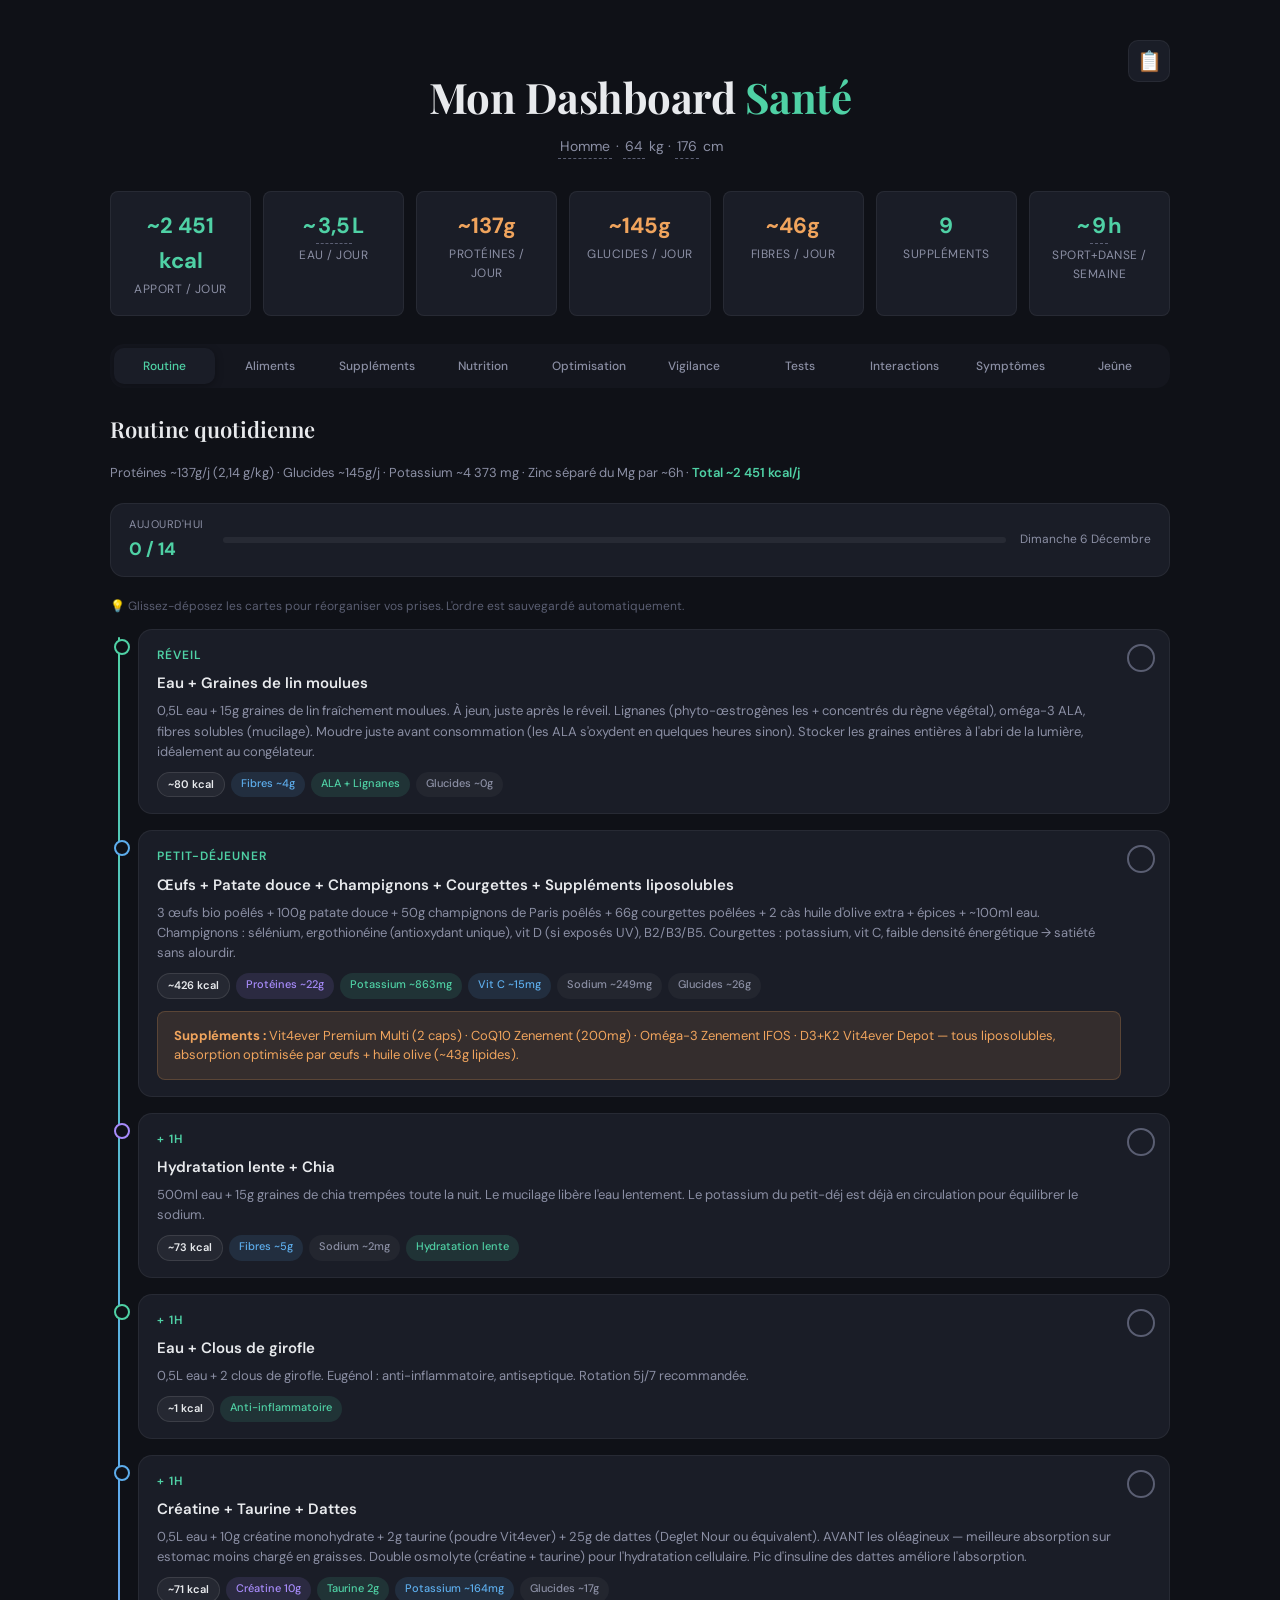
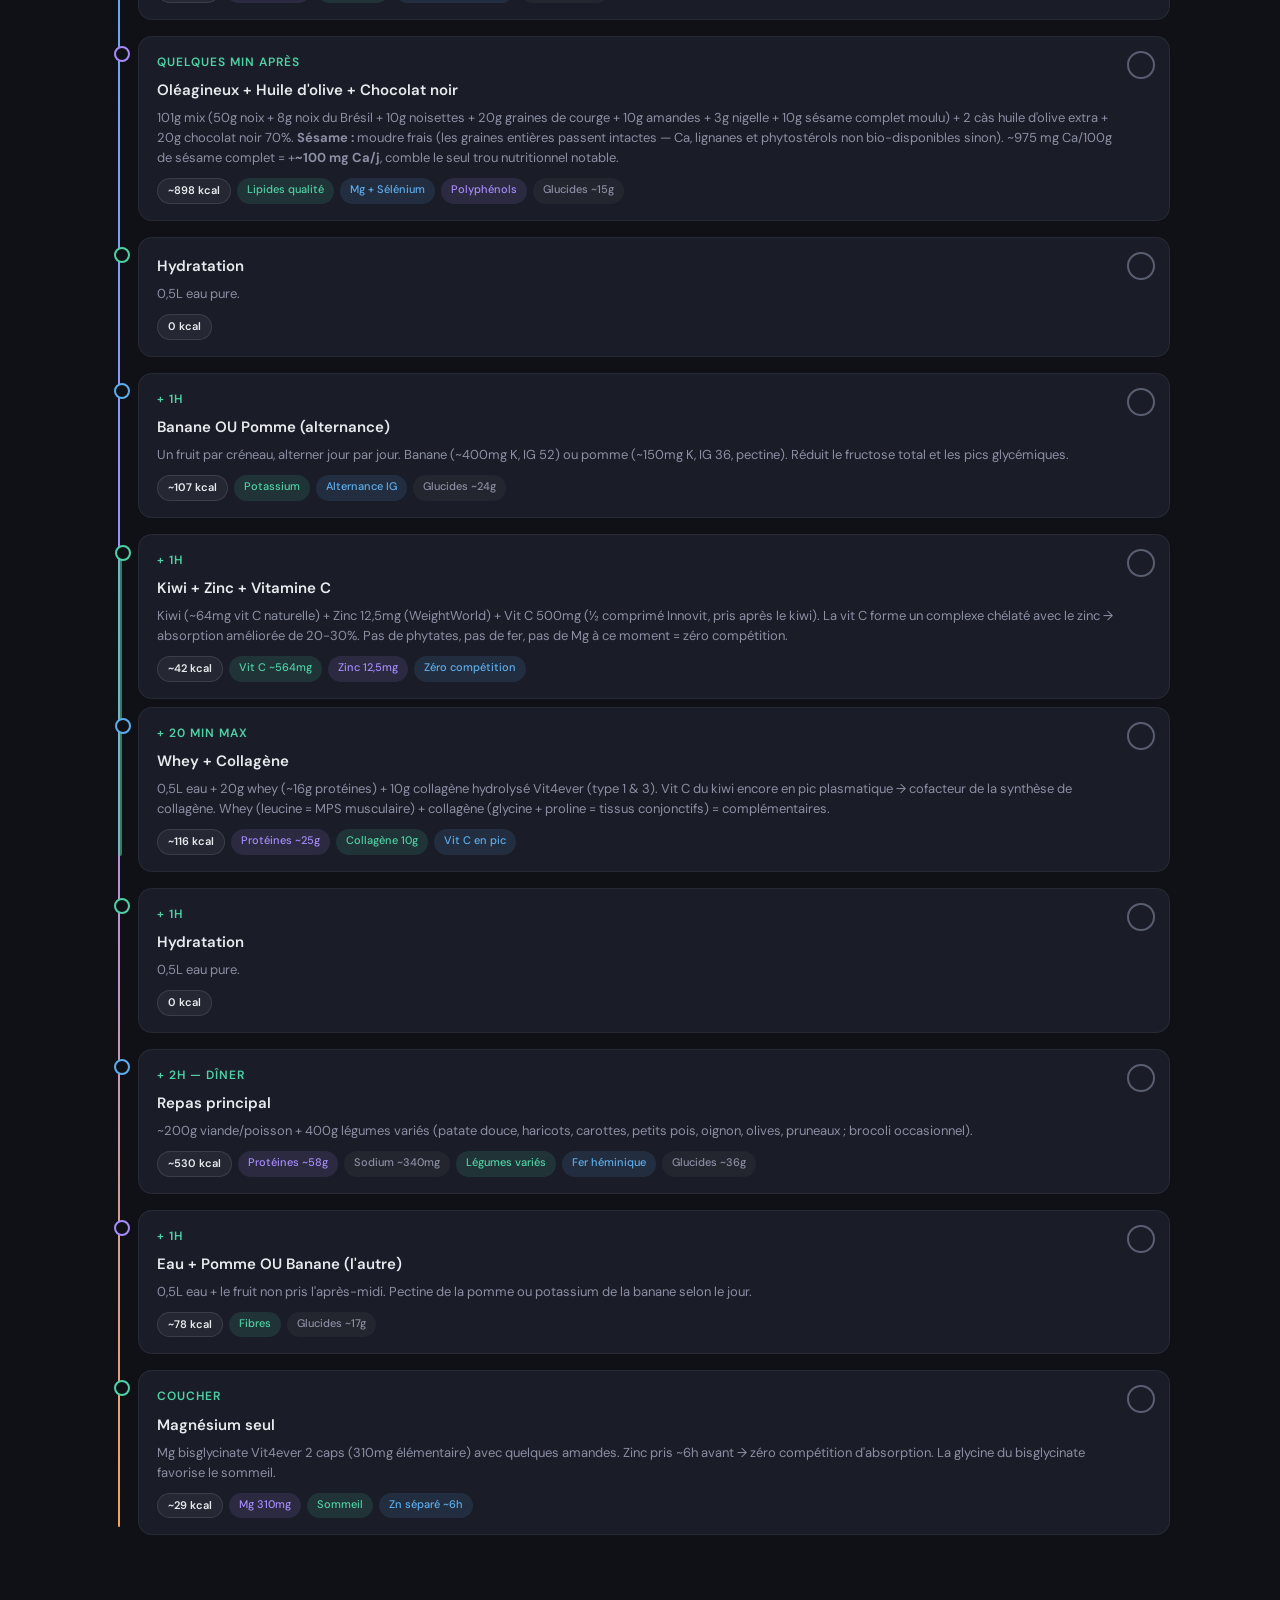
==== commit 628656db: "snapshot 2026-05-22" ====
--- a/index.html
+++ b/index.html
@@ -1,9 +1,9 @@
 <!DOCTYPE html>
-<html lang="fr" data-snapshot="2026-05-06">
+<html lang="fr" data-snapshot="2026-05-22">
 <head>
 <meta charset="UTF-8">
 <meta name="viewport" content="width=device-width, initial-scale=1.0">
-<title>Dashboard Santé — Snapshot 2026-05-06</title>
+<title>Dashboard Santé — Snapshot 2026-05-22</title>
 <link href="https://fonts.googleapis.com/css2?family=DM+Sans:wght@400;500;600;700&family=Playfair+Display:wght@600;700&display=swap" rel="stylesheet">
 <link rel="stylesheet" href="assets/dashboard-sante.css">
 </head>
@@ -13,6 +13,7 @@
 <header>
   <h1>Mon Dashboard <span>Santé</span></h1>
   <p><span data-edit-text="sex">Homme</span> · <span data-edit="weight">64</span> kg · <span data-edit="height">176</span> cm</p>
+  <button id="save-routine-btn" type="button" class="icon-btn" onclick="exportRoutineForAI()" title="Copier la routine en markdown (presse-papiers) — pour analyse IA" aria-label="Exporter la routine pour IA">📋</button>
 </header>
 
 <div class="stats-row">
@@ -65,7 +66,7 @@
     <div class="tl-item"><div class="tl-card" data-foods="oeufs,patateDouce,champignons,courgettes,huileOlivePD">
       <div class="tl-time">Petit-déjeuner</div>
       <div class="tl-title">Œufs + Patate douce + Champignons + Courgettes + Suppléments liposolubles</div>
-      <div class="tl-desc"><span data-qty="oeufs">3</span> œufs bio poêlés + <span data-qty="patateDouce">200</span>g patate douce + <span data-qty="champignons">100</span>g champignons de Paris poêlés + <span data-qty="courgettes">200</span>g courgettes poêlées + 2 càs huile d'olive extra + épices + ~100ml eau. Champignons : sélénium, ergothionéine (antioxydant unique), vit D (si exposés UV), B2/B3/B5. Courgettes : potassium, vit C, faible densité énergétique → satiété sans alourdir.</div>
+      <div class="tl-desc"><span data-qty="oeufs">3</span> œufs bio poêlés + <span data-qty="patateDouce">100</span>g patate douce + <span data-qty="champignons">50</span>g champignons de Paris poêlés + <span data-qty="courgettes">66</span>g courgettes poêlées + 2 càs huile d'olive extra + épices + ~100ml eau. Champignons : sélénium, ergothionéine (antioxydant unique), vit D (si exposés UV), B2/B3/B5. Courgettes : potassium, vit C, faible densité énergétique → satiété sans alourdir.</div>
       <div class="tl-tags"><span class="tag tag-kcal" data-metric="kcal">~650-720 kcal</span><span class="tag tag-purple" data-metric="prot">Protéines ~27g</span><span class="tag tag-green" data-metric="k">Potassium ~1 586mg</span><span class="tag tag-blue" data-metric="vitC">Vit C ~124mg</span><span class="tag tag-warn" data-metric="na">Sodium ~?mg</span><span class="tag tag-orange" data-metric="gluc">Glucides ~50g</span></div>
       <div class="warn-box" style="margin-top:12px;"><strong>Suppléments :</strong> Vit4ever Premium Multi (2 caps) · CoQ10 Zenement (200mg) · Oméga-3 Zenement IFOS · D3+K2 Vit4ever Depot — tous liposolubles, absorption optimisée par œufs + huile olive (~43g lipides).</div>
     </div></div>
@@ -78,19 +79,19 @@
     <div class="tl-item"><div class="tl-card" data-foods="clousGirofle">
       <div class="tl-time">+ 1h</div>
       <div class="tl-title">Eau + Clous de girofle</div>
-      <div class="tl-desc">0,5L eau + <span data-qty="clousGirofle">3</span> clous de girofle. Eugénol : anti-inflammatoire, antiseptique. Rotation 5j/7 recommandée.</div>
+      <div class="tl-desc">0,5L eau + <span data-qty="clousGirofle">2</span> clous de girofle. Eugénol : anti-inflammatoire, antiseptique. Rotation 5j/7 recommandée.</div>
       <div class="tl-tags"><span class="tag tag-kcal" data-metric="kcal">~0-5 kcal</span><span class="tag tag-green">Anti-inflammatoire</span></div>
     </div></div>
     <div class="tl-item"><div class="tl-card" data-foods="dattes">
       <div class="tl-time">+ 1h</div>
       <div class="tl-title">Créatine + Taurine + Dattes</div>
-      <div class="tl-desc">0,5L eau + 10g créatine monohydrate + 2g taurine (poudre Vit4ever) + <span data-qty="dattes">3</span> dattes. AVANT les oléagineux — meilleure absorption sur estomac moins chargé en graisses. Double osmolyte (créatine + taurine) pour l'hydratation cellulaire. Pic d'insuline des dattes améliore l'absorption.</div>
+      <div class="tl-desc">0,5L eau + 10g créatine monohydrate + 2g taurine (poudre Vit4ever) + <span data-qty="dattes">25</span>g de dattes (Deglet Nour ou équivalent). AVANT les oléagineux — meilleure absorption sur estomac moins chargé en graisses. Double osmolyte (créatine + taurine) pour l'hydratation cellulaire. Pic d'insuline des dattes améliore l'absorption.</div>
       <div class="tl-tags"><span class="tag tag-kcal" data-metric="kcal">~70-90 kcal</span><span class="tag tag-purple">Créatine 10g</span><span class="tag tag-green">Taurine 2g</span><span class="tag tag-blue" data-metric="k">Potassium ~200mg</span><span class="tag tag-orange" data-metric="gluc">Glucides ~24g</span></div>
     </div></div>
-    <div class="tl-item"><div class="tl-card" data-foods="noix,noixBresil,noisettes,grainesCourge,amandes,nigelle,huileOliveOl,chocolat70">
+    <div class="tl-item"><div class="tl-card" data-foods="noix,noixBresil,noisettes,grainesCourge,amandes,nigelle,sesame,huileOliveOl,chocolat70">
       <div class="tl-time">Quelques min après</div>
       <div class="tl-title">Oléagineux + Huile d'olive + Chocolat noir</div>
-      <div class="tl-desc"><span data-derived="oleagineuxTotal">100</span>g mix (<span data-qty="noix">50</span>g noix + <span data-qty="noixBresil">8</span>g noix du Brésil + <span data-qty="noisettes">10</span>g noisettes + <span data-qty="grainesCourge">20</span>g graines de courge + <span data-qty="amandes">10</span>g amandes + <span data-qty="nigelle">2</span>g nigelle) + 2 càs huile d'olive extra + <span data-qty="chocolat70">20</span>g chocolat noir 70%.</div>
+      <div class="tl-desc"><span data-derived="oleagineuxTotal">110</span>g mix (<span data-qty="noix">45.8</span>g noix + <span data-qty="noixBresil">9.2</span>g noix du Brésil + <span data-qty="noisettes">9.2</span>g noisettes + <span data-qty="grainesCourge">27.5</span>g graines de courge + <span data-qty="amandes">9.2</span>g amandes + <span data-qty="nigelle">2.3</span>g nigelle + <span data-qty="sesame">10</span>g sésame complet moulu) + 2 càs huile d'olive extra + <span data-qty="chocolat70">20</span>g chocolat noir 70%. <strong>Sésame :</strong> moudre frais (les graines entières passent intactes — Ca, lignanes et phytostérols non bio-disponibles sinon). ~975 mg Ca/100g de sésame complet = +<strong>~100 mg Ca/j</strong>, comble le seul trou nutritionnel notable.</div>
       <div class="tl-tags"><span class="tag tag-kcal" data-metric="kcal">~950-1 050 kcal</span><span class="tag tag-green">Lipides qualité</span><span class="tag tag-blue">Mg + Sélénium</span><span class="tag tag-purple">Polyphénols</span><span class="tag tag-orange" data-metric="gluc">Glucides ~28g</span></div>
     </div></div>
     <div class="tl-item"><div class="tl-card">
@@ -108,8 +109,8 @@
       <div class="tl-card" data-foods="kiwi">
       <div class="tl-time">+ 1h</div>
       <div class="tl-title">Kiwi + Zinc + Vitamine C</div>
-      <div class="tl-desc">Kiwi (~<span data-food-vitc="kiwi">64</span>mg vit C naturelle) + Zinc <span data-supp-display="zinc">25</span>mg (WeightWorld) + Vit C <span data-supp-display="vitC">500</span>mg (½ comprimé Innovit, pris après le kiwi). La vit C forme un complexe chélaté avec le zinc → absorption améliorée de 20-30%. Pas de phytates, pas de fer, pas de Mg à ce moment = zéro compétition.</div>
-      <div class="tl-tags"><span class="tag tag-kcal" data-metric="kcal">~40-55 kcal</span><span class="tag tag-green" data-metric="vitC">Vit C ~564mg</span><span class="tag tag-purple">Zinc <span data-supp-display="zinc">25</span>mg</span><span class="tag tag-blue">Zéro compétition</span></div>
+      <div class="tl-desc">Kiwi (~<span data-food-vitc="kiwi">64</span>mg vit C naturelle) + Zinc <span data-supp-display="zinc">12.5</span>mg (WeightWorld) + Vit C <span data-supp-display="vitC">500</span>mg (½ comprimé Innovit, pris après le kiwi). La vit C forme un complexe chélaté avec le zinc → absorption améliorée de 20-30%. Pas de phytates, pas de fer, pas de Mg à ce moment = zéro compétition.</div>
+      <div class="tl-tags"><span class="tag tag-kcal" data-metric="kcal">~40-55 kcal</span><span class="tag tag-green" data-metric="vitC">Vit C ~564mg</span><span class="tag tag-purple">Zinc <span data-supp-display="zinc">12.5</span>mg</span><span class="tag tag-blue">Zéro compétition</span></div>
       </div>
       <div class="tl-card" data-foods="whey,collagene">
       <div class="tl-time">+ 20 min max</div>
@@ -174,7 +175,7 @@
   <div id="aliments-list"></div>
 
   <div class="info-box" style="margin-top:18px;">
-    <strong>Note :</strong> les valeurs nutritionnelles sont des estimations standards par 100g (ou par pièce). Les protéines totales incluent uniquement l'alimentaire — les ~<span data-derived="wheyProt">24</span>g de whey sont déjà comptés dans la whey. Les boissons (eau, infusions) et suppléments en gélules ne sont pas listés ici car leur impact calorique est négligeable.
+    <strong>Note :</strong> valeurs par 100g (ou par pièce), sourcées CIQUAL ANSES / USDA FoodData Central. Convention CIQUAL : <em>glucides = glucides disponibles</em> (exclut les fibres, comptées séparément) — cohérent avec l'étiquetage nutritionnel européen. Les protéines totales incluent uniquement l'alimentaire — les ~<span data-derived="wheyProt">24</span>g de whey sont déjà comptés dans la whey. Les boissons (eau, infusions) et suppléments en gélules ne sont pas listés ici car leur impact calorique est négligeable.
   </div>
 </div>
 
@@ -270,31 +271,60 @@
 <!-- ==================== TAB: NUTRITION ==================== -->
 <div id="nutrition" class="tab-content">
   <h2 class="section-title">Analyse nutritionnelle</h2>
-  <p class="section-sub">Apports estimés par jour. Routine révisée : glucides réduits (3 dattes, pas de figues, alternance fruits), zinc au créneau kiwi, Mg seul au coucher.</p>
+  <p class="section-sub">Apports estimés par jour. Routine révisée : glucides réduits (dattes Deglet Nour, pas de figues, alternance fruits), zinc au créneau kiwi, Mg seul au coucher.</p>
   <table class="nutri-table">
     <thead><tr><th>Nutriment</th><th>Source alimentaire</th><th>Supplément</th><th>Total</th><th>Objectif</th></tr></thead>
     <tbody>
-      <tr><td><strong>Énergie totale</strong></td><td><span data-food="kcal">~2 750 kcal</span> (somme des aliments saisis)</td><td>—</td><td class="grand-cell"><span data-grand="kcal">~2 750 kcal</span></td><td>2 500-2 900 kcal*</td></tr>
-      <tr><td>Protéines</td><td><span data-food="prot">~87g</span> (œufs, viande, oléagineux, champignons, légumes)</td><td>~<span data-derived="wheyProt">24</span>g (whey)</td><td class="grand-cell"><span data-grand="prot">~111g</span> (<span data-derived="protPerKg">1,73</span> g/kg)</td><td>90-102g</td></tr>
-      <tr><td><strong>Glucides totaux</strong></td><td><span data-food="gluc">~240g</span> (patate douce, dattes, fruits, oléagineux, chocolat, légumes)</td><td>—</td><td class="grand-cell"><span data-grand="gluc">~240g</span></td><td>~35-50% des kcal</td></tr>
+      <tr><td><strong>Énergie totale</strong></td><td><span data-food="kcal">~2 750 kcal</span></td><td>—</td><td class="grand-cell"><span data-grand="kcal">~2 750 kcal</span></td><td><span data-target-edit="kcal">2 300-2 900 kcal</span></td></tr>
+      <tr><td>Protéines</td><td><span data-food="prot">~87g</span></td><td>~<span data-derived="wheyProt">24</span>g (whey)</td><td class="grand-cell"><span data-grand="prot">~111g</span> (<span data-derived="protPerKg">1,73</span> g/kg)</td><td><span data-target-edit="prot">90-130 g</span></td></tr>
+      <tr><td><strong>Glucides totaux</strong></td><td><span data-food="gluc">~240g</span></td><td>—</td><td class="grand-cell"><span data-grand="gluc">~240g</span></td><td><span data-target-edit="gluc">180-280 g</span></td></tr>
+      <tr><td><strong>Lipides totaux</strong></td><td><span data-food="lip">~150g</span></td><td>—</td><td class="grand-cell"><span data-grand="lip">~150g</span></td><td><span data-target-edit="lip">60-150 g</span></td></tr>
       <tr><td>Oméga-3 EPA+DHA</td><td>Variable (poisson)</td><td>1500mg (Zenement IFOS)</td><td class="grand-cell grand-static-ok">1500mg+</td><td>≥500mg</td></tr>
-      <tr><td>Magnésium</td><td>~150mg</td><td>310mg (Vit4ever) + multi</td><td class="grand-cell grand-static-ok">~560mg</td><td>400mg</td></tr>
-      <tr><td>Zinc</td><td>~8mg</td><td><span data-supp-display="zinc">25</span>mg (WW, créneau kiwi) + 8mg (multi)</td><td class="grand-cell"><span data-grand="zinc">~41</span>mg</td><td>≤40mg UL</td></tr>
-      <tr><td>Vitamine D3</td><td>Variable</td><td>5000 IU (Vit4ever Depot)</td><td class="grand-cell grand-static-ok">5000 IU</td><td>800-4000 IU</td></tr>
-      <tr><td>Vitamine K2 MK-7</td><td>Faible</td><td>200µg K2VITAL® (Depot) + multi</td><td class="grand-cell grand-static-ok">~200µg+</td><td>90-200µg</td></tr>
+      <tr><td>Fibres</td><td><span data-food="fibre">~35g</span></td><td>—</td><td class="grand-cell"><span data-grand="fibre">~35g</span></td><td><span data-target-edit="fibre">25-45 g</span></td></tr>
+      <tr><td>Potassium</td><td><span data-food="k">~3 700 mg</span></td><td>—</td><td class="grand-cell"><span data-grand="k">~3 700 mg</span></td><td><span data-target-edit="k">3 500-4 700 mg</span></td></tr>
+      <tr><td>Sodium</td><td><span data-food="na">~0 mg</span> (<span data-qty="sel">3</span>g sel ajouté)</td><td>—</td><td class="grand-cell"><span data-grand="na">~0 mg</span></td><td><span data-target-edit="na">≤2 300 mg</span></td></tr>
+      <tr><td><strong>Calcium</strong></td><td><span data-food="ca">~0 mg</span></td><td><span data-supp="ca">~120 mg</span> (multi)</td><td class="grand-cell"><span data-grand="ca">~0 mg</span></td><td><span data-target-edit="ca">1 000-2 000 mg</span></td></tr>
+      <tr><td>Fer</td><td><span data-food="fe">~0 mg</span></td><td><span data-supp="fe">~14 mg</span> (multi)</td><td class="grand-cell"><span data-grand="fe">~0 mg</span></td><td><span data-target-edit="fe">8-18 mg</span></td></tr>
+      <tr><td>Cuivre</td><td><span data-food="cu">~0 mg</span></td><td><span data-supp="cu">~1 mg</span> (multi)</td><td class="grand-cell"><span data-grand="cu">~0 mg</span></td><td><span data-target-edit="cu">0,9-3 mg</span></td></tr>
+      <tr><td>Ratio Zn/Cu</td><td colspan="2" style="text-align:center;color:var(--text-faint);">cible 0,7-1,5 (idéal &lt;2 chronique)</td><td class="grand-cell"><span data-derived="znCuRatio">—</span></td><td>0,7-1,5</td></tr>
+      <tr><td>Zinc</td><td>~8mg</td><td><span data-supp-display="zinc">12.5</span>mg (WW) + 8mg (multi)</td><td class="grand-cell"><span data-grand="zinc">~41</span>mg</td><td><span data-target-edit="zn">11-25 mg</span></td></tr>
+      <tr><td>Magnésium <small style="color:var(--text-faint)">sommeil, muscle, stress, &gt;300 enzymes</small></td><td><span data-food="mg">~0 mg</span></td><td><span data-supp="mg">~410 mg</span> (multi + Bisglycinate)</td><td class="grand-cell"><span data-grand="mg">~0 mg</span></td><td><span data-target-edit="mg">400-600 mg</span></td></tr>
+      <tr><td>Phosphore</td><td><span data-food="p">~0 mg</span></td><td>—</td><td class="grand-cell"><span data-grand="p">~0 mg</span></td><td><span data-target-edit="p">700-1 500 mg</span></td></tr>
+      <tr><td>Manganèse</td><td><span data-food="mn">~0 mg</span></td><td><span data-supp="mn">~2 mg</span> (multi)</td><td class="grand-cell"><span data-grand="mn">~0 mg</span></td><td><span data-target-edit="mn">2,3-6 mg</span></td></tr>
+      <tr><td>Sélénium <small style="color:var(--text-faint)">thyroïde, glutathion-peroxydase</small></td><td><span data-food="se">~0 µg</span></td><td><span data-supp="se">~55 µg</span> (multi)</td><td class="grand-cell"><span data-grand="se">~0 µg</span></td><td><span data-target-edit="se">55-250 µg</span></td></tr>
+      <tr><td>Iode</td><td><span data-food="iode">~0 µg</span></td><td><span data-supp="iode">~150 µg</span> (multi)</td><td class="grand-cell"><span data-grand="iode">~0 µg</span></td><td><span data-target-edit="iode">150-600 µg</span></td></tr>
+      <tr><td>Vitamine C</td><td><span data-food="vitC">~325 mg</span></td><td><span data-supp-display="vitC">500</span>mg (½ cp Innovit)</td><td class="grand-cell"><span data-grand="vitC">~825 mg</span></td><td><span data-target-edit="vitC">110-1 000 mg</span></td></tr>
+      <tr><td>Vitamine E (α-tocophérol)</td><td><span data-food="vitE">~0 mg</span></td><td><span data-supp="vitE">~24 mg</span> (multi)</td><td class="grand-cell"><span data-grand="vitE">~0 mg</span></td><td><span data-target-edit="vitE">12-50 mg</span></td></tr>
+      <tr><td>Vitamine A (ER) <small style="color:var(--text-faint)">peau, immunité — UL = rétinol pur, carot. illimité</small></td><td><span data-food="vitA">~0 µg</span></td><td><span data-supp="vitA">~800 µg</span> (multi)</td><td class="grand-cell"><span data-grand="vitA">~0 µg</span></td><td><span data-target-edit="vitA">700-3 000 µg</span></td></tr>
+      <tr><td>Vitamine D3 <small style="color:var(--text-faint)">os, immunité, humeur, T</small></td><td><span data-food="vitD">~0 µg</span></td><td><span data-supp="vitD">~130 µg</span> (Depot + multi)</td><td class="grand-cell"><span data-grand="vitD">~0 µg</span></td><td><span data-target-edit="vitD">20-75 µg</span> <small>(UL 100)</small></td></tr>
+      <tr><td>Vitamine K1 <small style="color:var(--text-faint)">coagulation, vasc.</small></td><td><span data-food="vitK1">~0 µg</span></td><td>—</td><td class="grand-cell"><span data-grand="vitK1">~0 µg</span></td><td><span data-target-edit="vitK1">70-500 µg</span></td></tr>
+      <tr><td>Vitamine K2 (MK-7) <small style="color:var(--text-faint)">os, cardio-vasc.</small></td><td><span data-food="vitK2">~0 µg</span></td><td><span data-supp="vitK2">~200 µg</span> (Depot + multi)</td><td class="grand-cell"><span data-grand="vitK2">~0 µg</span></td><td><span data-target-edit="vitK2">90-250 µg</span></td></tr>
+      <tr class="row-header-soft"><td colspan="5" style="padding-top:14px;color:var(--accent);font-weight:600;border-top:1px solid var(--border);">Vitamines B — énergie · système nerveux · peau · cheveux · méthylation</td></tr>
+      <tr><td>B1 thiamine <small style="color:var(--text-faint)">métab. glucides, nerfs</small></td><td><span data-food="b1">~0 mg</span></td><td><span data-supp="b1">~1,4 mg</span> (multi)</td><td class="grand-cell"><span data-grand="b1">~0 mg</span></td><td><span data-target-edit="b1">1,2-50 mg</span></td></tr>
+      <tr><td>B2 riboflavine <small style="color:var(--text-faint)">mitochondries, glutathion, peau</small></td><td><span data-food="b2">~0 mg</span></td><td><span data-supp="b2">~1,6 mg</span> (multi)</td><td class="grand-cell"><span data-grand="b2">~0 mg</span></td><td><span data-target-edit="b2">1,3-50 mg</span></td></tr>
+      <tr><td>B3 niacine (NE) <small style="color:var(--text-faint)">NAD+, longévité (sirtuines), peau</small></td><td><span data-food="b3">~0 mg</span></td><td><span data-supp="b3">~18 mg</span> (multi)</td><td class="grand-cell"><span data-grand="b3">~0 mg</span></td><td><span data-target-edit="b3">14-60 mg</span></td></tr>
+      <tr><td>B5 ac. pantothénique <small style="color:var(--text-faint)">CoA, hormones surrénales, stress</small></td><td><span data-food="b5">~0 mg</span></td><td><span data-supp="b5">~6 mg</span> (multi)</td><td class="grand-cell"><span data-grand="b5">~0 mg</span></td><td><span data-target-edit="b5">5-50 mg</span></td></tr>
+      <tr><td>B6 (P-5-P)</td><td><span data-food="b6">~0 mg</span></td><td><span data-supp="b6">~1,4 mg</span> (multi)</td><td class="grand-cell"><span data-grand="b6">~0 mg</span></td><td><span data-target-edit="b6">1,3-10 mg</span></td></tr>
+      <tr><td>B7 biotine <small style="color:var(--text-faint)">cheveux, ongles, peau</small></td><td><span data-food="b7">~0 µg</span></td><td><span data-supp="b7">~150 µg</span> (multi)</td><td class="grand-cell"><span data-grand="b7">~0 µg</span></td><td><span data-target-edit="b7">30-5 000 µg</span></td></tr>
+      <tr><td>B9 folates (L-5-MTHF)</td><td><span data-food="b9">~0 µg</span></td><td><span data-supp="b9">~400 µg</span> (multi)</td><td class="grand-cell"><span data-grand="b9">~0 µg</span></td><td><span data-target-edit="b9">400-800 µg</span></td></tr>
+      <tr><td>B12 (méthylcobalamine) <small style="color:var(--text-faint)">nerfs, GR, méthylation</small></td><td><span data-food="b12">~0 µg</span></td><td><span data-supp="b12">~25 µg</span> (multi)</td><td class="grand-cell"><span data-grand="b12">~0 µg</span></td><td><span data-target-edit="b12">4-1 000 µg</span></td></tr>
+      <tr><td>Choline <small style="color:var(--text-faint)">cerveau (acétylcholine), foie</small></td><td><span data-food="choline">~0 mg</span></td><td>—</td><td class="grand-cell"><span data-grand="choline">~0 mg</span></td><td><span data-target-edit="choline">425-1 500 mg</span></td></tr>
+      <tr class="row-header-soft"><td colspan="5" style="padding-top:14px;color:var(--accent);font-weight:600;border-top:1px solid var(--border);">Caroténoïdes — yeux · peau · antioxydants · longévité</td></tr>
+      <tr><td>β-carotène <small style="color:var(--text-faint)">précurseur vit A, peau</small></td><td><span data-food="betaCarotene">~0 µg</span></td><td>—</td><td class="grand-cell"><span data-grand="betaCarotene">~0 µg</span></td><td><span data-target-edit="betaCarotene">3 000-15 000 µg</span></td></tr>
+      <tr><td>Lutéine + Zéaxanthine <small style="color:var(--text-faint)">macula (vision), peau anti-UV</small></td><td><span data-food="luteinZea">~0 µg</span></td><td>—</td><td class="grand-cell"><span data-grand="luteinZea">~0 µg</span></td><td><span data-target-edit="luteinZea">6 000-20 000 µg</span></td></tr>
+      <tr><td>Lycopène <small style="color:var(--text-faint)">cardio, prostate (tomate, pastèque)</small></td><td><span data-food="lycopene">~0 µg</span></td><td>—</td><td class="grand-cell"><span data-grand="lycopene">~0 µg</span></td><td><span data-target-edit="lycopene">6 000-15 000 µg</span></td></tr>
       <tr><td>CoQ10</td><td>Traces</td><td>200mg (Zenement) + multi</td><td class="grand-cell grand-static-ok">200mg+</td><td>100-300mg</td></tr>
       <tr><td>Créatine</td><td>—</td><td>10g monohydrate</td><td class="grand-cell grand-static-ok">10g</td><td>3-10g</td></tr>
       <tr><td>Taurine</td><td>Traces (viande)</td><td>2g poudre (Vit4ever)</td><td class="grand-cell grand-static-ok">~2g</td><td>1-3g</td></tr>
       <tr><td>Collagène</td><td>Traces</td><td>10g peptides type 1&3</td><td class="grand-cell grand-static-ok">10g</td><td>10g</td></tr>
-      <tr><td>Vitamine C</td><td><span data-food="vitC">~325 mg</span> (kiwi, courgettes, patate douce)</td><td><span data-supp-display="vitC">500</span>mg (½ cp Innovit)</td><td class="grand-cell"><span data-grand="vitC">~825 mg</span></td><td>110mg+</td></tr>
-      <tr><td>Fibres</td><td><span data-food="fibre">~35g</span> (chia, lin, patate douce, champignons, dattes, fruits, oléagineux, légumes)</td><td>—</td><td class="grand-cell"><span data-grand="fibre">~35g</span></td><td>25-38g</td></tr>
-      <tr><td>Potassium</td><td><span data-food="k">~3 700 mg</span> (patate douce, champignons, dattes, fruits alternés, kiwi, légumes dîner, oléagineux)</td><td>—</td><td class="grand-cell"><span data-grand="k">~3 700 mg</span></td><td>3500-4700mg</td></tr>
-      <tr><td>Sodium</td><td><span data-food="na">~0 mg</span> (<span data-qty="sel">11</span>g sel ajouté + alim)</td><td>—</td><td class="grand-cell"><span data-grand="na">~0 mg</span></td><td>≤2300mg</td></tr>
-      <tr><td>Sélénium</td><td><span data-derived="seleniumFood">~170</span>µg (noix du Brésil <span data-qty="noixBresil">8</span>g)</td><td>~55µg (multi)</td><td class="grand-cell"><span data-derived="selenium">~225</span>µg</td><td>55-300µg UL</td></tr>
-      <tr><td>Fructose</td><td>~30g (<span data-qty="dattes">3</span> dattes, fruits alternés, kiwi)</td><td>—</td><td class="grand-cell grand-static-ok">~30g</td><td>&lt;50g</td></tr>
-      <tr><td>B9 / B12</td><td>Alimentaire</td><td>L-5-MTHF + méthylcobalamine (multi)</td><td class="grand-cell grand-static-ok">formes actives ✅</td><td>—</td></tr>
+      <tr><td>Fructose</td><td>~30g (dattes, fruits)</td><td>—</td><td class="grand-cell grand-static-ok">~30g</td><td>&lt;50g</td></tr>
+      <tr><td>B12</td><td>Alimentaire (œufs, viande)</td><td>Méthylcobalamine (multi)</td><td class="grand-cell grand-static-ok">forme active ✅</td><td>—</td></tr>
     </tbody>
   </table>
+  <div class="info-box" style="margin-top:8px;font-size:12px;">
+    💡 <strong>Édition des objectifs :</strong> cliquez sur n'importe quelle cellule de la colonne <em>Objectif</em> pour ajuster une cible. Formats acceptés : <code>min-max</code>, <code>≤max</code>, <code>≥min</code>. La coloration des valeurs (vert/orange/rouge) suit vos cibles personnalisées.
+    <button class="aliment-btn" style="margin-left:8px;" onclick="resetTargetsToDefaults()">↺ Réinitialiser les objectifs</button>
+  </div>
 
   <h3 style="font-size:18px;font-weight:600;margin:28px 0 14px;color:var(--accent);">Répartition globale</h3>
   <div class="nutri-stats">
@@ -310,7 +340,13 @@
         <span><span class="dot dot-gluc"></span> Glucides <span data-derived="kcalGluc">~960</span> kcal · <span data-grand="gluc">~240g</span></span>
         <span><span class="dot dot-lip"></span> Lipides <span data-derived="kcalLip">~1346</span> kcal · ~<span data-derived="lipG">150</span>g</span>
       </div>
-      <div class="nutri-note">Cible classique muscu : 20-30 % protéines, 35-45 % glucides, 30-40 % lipides. Lipides estimés par solde énergétique (kcal − 4×prot − 4×gluc).</div>
+      <div class="nutri-note">
+        <strong>Cibles % macros (éditables) :</strong>
+        Protéines <span data-macro-split-edit="prot">16-30%</span> ·
+        Glucides <span data-macro-split-edit="gluc">30-50%</span> ·
+        Lipides <span data-macro-split-edit="lip">25-40%</span>.
+        Lipides calculés depuis les densités réelles (table MICRONUTRIENTS) — fallback : estimation par solde énergétique.
+      </div>
     </div>
 
     <div class="nutri-block">
@@ -395,7 +431,7 @@
     <span data-resolu="zincMg"><span data-resolu-icon>✅</span> Zinc séparé du Mg de plusieurs h (créneau kiwi vs coucher)</span><br>
     <span data-resolu="zincVitC"><span data-resolu-icon>✅</span> Zinc avec vit C (kiwi + <span data-supp-display="vitC">500</span>mg → absorption +20-30%)</span><br>
     <span data-resolu="createTaurine"><span data-resolu-icon>✅</span> Créatine+taurine AVANT oléagineux (meilleure absorption)</span><br>
-    <span data-resolu="fructose"><span data-resolu-icon>✅</span> Fructose ~<span data-derived="dattesGluc">24</span>g de dattes/j (<span data-qty="dattes">3</span> dattes, pas de figues, alternance fruits)</span><br>
+    <span data-resolu="fructose"><span data-resolu-icon>✅</span> Fructose ~<span data-derived="dattesGluc">17</span>g via <span data-qty="dattes">25</span>g de dattes Deglet Nour/j (pas de figues, alternance fruits)</span><br>
     <span data-resolu="gluc"><span data-resolu-icon>✅</span> Glucides à <span data-grand="gluc">~240g</span>/j</span>
   </div>
 </div>
@@ -446,7 +482,7 @@
     <div class="vig-card open" data-vig-id="sodium"><div class="vig-card-head" onclick="toggleVig(this)"><div class="vig-severity sev-high"></div><div class="vig-head-text"><h4 data-vig-title>Sodium élevé — potassium OK mais ratio déséquilibré</h4><div class="vig-subtitle" data-vig-subtitle>Potassium <span data-food="k">~3 700 mg</span> ✅ — Sodium <span data-grand="na">~0 mg</span> (cible ≤2 300 mg)</div></div><span class="vig-level lvl-high">Élevé</span><span class="vig-chevron">&#9654;</span></div>
       <div class="vig-body"><div class="vig-body-inner"><span data-vig-advice><strong>Ratio Na/K :</strong> <span data-derived="naK">~0</span>:1 (idéal ≤1:1). Sel ajouté actuel : <span data-derived="saltCurrent">11</span>g/j. Réduire le sel (édit. dans l'en-tête ou onglet Aliments) pour faire descendre le ratio.</span><div class="vig-meter"><div class="vig-meter-bar"><div class="vig-meter-fill" data-meter="naPctAjr" style="width:0%;background:var(--warn)"></div></div><div class="vig-meter-label">Sodium <span data-derived="naPctAjr">~0</span>% AJR</div></div><div class="vig-meter"><div class="vig-meter-bar"><div class="vig-meter-fill" data-meter="kPctHigh" style="width:0%;background:var(--accent)"></div></div><div class="vig-meter-label">Potassium <span data-derived="kPctHigh">~0</span>% cible haute</div></div></div></div>
     </div>
-    <div class="vig-card" data-vig-id="zinc"><div class="vig-card-head" onclick="toggleVig(this)"><div class="vig-severity sev-high"></div><div class="vig-head-text"><h4 data-vig-title>Zinc <span data-grand="zinc">~41</span>mg/j — proche limite EFSA 40mg</h4><div class="vig-subtitle" data-vig-subtitle>Multi (Zn bisglycinate) + WW <span data-supp-display="zinc">25</span>mg + alimentation ~8mg</div></div><span class="vig-level lvl-high">Élevé</span><span class="vig-chevron">&#9654;</span></div>
+    <div class="vig-card" data-vig-id="zinc"><div class="vig-card-head" onclick="toggleVig(this)"><div class="vig-severity sev-high"></div><div class="vig-head-text"><h4 data-vig-title>Zinc <span data-grand="zinc">~41</span>mg/j — proche limite EFSA 40mg</h4><div class="vig-subtitle" data-vig-subtitle>Multi (Zn bisglycinate) + WW <span data-supp-display="zinc">12.5</span>mg + alimentation ~8mg</div></div><span class="vig-level lvl-high">Élevé</span><span class="vig-chevron">&#9654;</span></div>
       <div class="vig-body"><div class="vig-body-inner"><span data-vig-advice><strong>Risque :</strong> déplétion cuivre en cas d'excès chronique. Le multi Vit4ever contient du cuivre bisglycinate — compense partiellement. Prendre le zinc WW 1j/2 les jours de viande rouge.</span><div class="vig-meter"><div class="vig-meter-bar"><div class="vig-meter-fill" data-meter="znPctUl" style="width:0%;background:var(--warn)"></div></div><div class="vig-meter-label">Zinc <span data-derived="znPctUl">~0</span>% UL</div></div></div></div>
     </div>
     <div class="vig-card" data-vig-id="selenium"><div class="vig-card-head" onclick="toggleVig(this)"><div class="vig-severity sev-medium"></div><div class="vig-head-text"><h4 data-vig-title>Sélénium <span data-derived="selenium">~225</span>µg/j — dans la fourchette mais à surveiller</h4><div class="vig-subtitle" data-vig-subtitle>Noix du Brésil (<span data-derived="seleniumFood">~170</span>µg) + multi (~55µg). UL = 300µg</div></div><span class="vig-level lvl-medium">Moyen</span><span class="vig-chevron">&#9654;</span></div>
@@ -499,7 +535,7 @@
       <tr><td style="font-weight:600">Cystatine C</td><td>Alternative à la créatinine non faussée par la créatine. Demander si DFG ambigu.</td><td>0,53-0,95 mg/L</td><td>Si DFG ambigu</td></tr>
       <tr><td style="font-weight:600">Ferritine</td><td><span data-qty="oeufs">3</span> œufs/j + viande + fer du multi + <span data-grand="vitC">~825 mg</span> vit C (booste absorption fer). Risque de surcharge.</td><td>30-300 ng/mL (homme)</td><td>1x/an</td></tr>
       <tr><td style="font-weight:600">CRP ultrasensible</td><td>Inflammation chronique bas-bruit. Pertinent avec <span data-profile="sportHours">9</span>h sport/semaine (micro-inflammation).</td><td>&lt;1 mg/L idéal</td><td>1x/an</td></tr>
-      <tr><td style="font-weight:600">HbA1c</td><td>Glycémie longue durée. <span data-qty="dattes">3</span> dattes/j + patate douce. Créatine aide la sensibilité insuline.</td><td>&lt;5,6%</td><td>1x/2 ans</td></tr>
+      <tr><td style="font-weight:600">HbA1c</td><td>Glycémie longue durée. <span data-qty="dattes">25</span>g de dattes/j + patate douce. Créatine aide la sensibilité insuline.</td><td>&lt;5,6%</td><td>1x/2 ans</td></tr>
       <tr><td style="font-weight:600">Triglycérides / HDL</td><td>Oméga-3 1500mg + huile olive devraient donner un bon ratio.</td><td>TG/HDL &lt;2</td><td>1x/an</td></tr>
       <tr><td style="font-weight:600">TSH</td><td>Iode du multi + sel de Guérande (non iodé). Vérifier la thyroïde.</td><td>0,4-4,0 mUI/L</td><td>1x/an</td></tr>
       <tr><td style="font-weight:600">Magnésium érythrocytaire</td><td>Le Mg sérique est peu fiable. L'érythrocytaire reflète les réserves réelles.</td><td>4,2-6,8 mg/dL</td><td>1x/an</td></tr>
@@ -540,8 +576,8 @@
   </div>
   <div class="inter-card"><span class="inter-type inter-good">Synergie</span>
     <div class="inter-title">Dattes + Créatine (pic insuline)</div>
-    <div class="inter-desc">Les glucides des dattes provoquent un pic d'insuline qui active les transporteurs de créatine dans les cellules musculaires. <span data-qty="dattes">3</span> dattes (~<span data-derived="dattesGluc">24</span>g glucides) suffisent.</div>
-    <div class="inter-timing">⏰ Ensemble — créatine + taurine + 3 dattes</div>
+    <div class="inter-desc">Les glucides des dattes provoquent un pic d'insuline qui active les transporteurs de créatine dans les cellules musculaires. <span data-qty="dattes">25</span>g de dattes (~<span data-derived="dattesGluc">17</span>g glucides) suffisent.</div>
+    <div class="inter-timing">⏰ Ensemble — créatine + taurine + dattes</div>
   </div>
   <div class="inter-card"><span class="inter-type inter-good">Synergie</span>
     <div class="inter-title">Whey (leucine) + Collagène (glycine/proline)</div>
@@ -681,7 +717,7 @@
     <div class="tl-item"><div class="tl-card">
       <div class="tl-time">Midi</div>
       <div class="tl-title">Eau + Clous de girofle</div>
-      <div class="tl-desc">0,5L eau + <span data-qty="clousGirofle">3</span> clous de girofle. L'eugénol anti-inflammatoire est pertinent pendant le jeûne (inflammation bas-bruit activée par la mobilisation des graisses).</div>
+      <div class="tl-desc">0,5L eau + <span data-qty="clousGirofle">2</span> clous de girofle. L'eugénol anti-inflammatoire est pertinent pendant le jeûne (inflammation bas-bruit activée par la mobilisation des graisses).</div>
       <div class="tl-tags"><span class="tag tag-kcal">0 kcal</span><span class="tag tag-green">Anti-inflammatoire</span></div>
     </div></div>
     <div class="tl-item"><div class="tl-card">
--- a/assets/dashboard-sante.css
+++ b/assets/dashboard-sante.css
@@ -30,8 +30,10 @@
 header h1 { font-family:var(--font-display); font-size:clamp(28px,5vw,42px); font-weight:700; color:var(--text); letter-spacing:-0.5px; margin-bottom:4px; }
 header h1 span { color:var(--accent); }
 header p { color:var(--text-dim); font-size:14px; }
-#export-snapshot-btn { position:absolute; top:16px; right:0; }
-@media (max-width:600px) { #export-snapshot-btn { position:static; margin-top:14px; } }
+.icon-btn { position:absolute; top:16px; right:0; width:42px; height:42px; padding:0; display:inline-flex; align-items:center; justify-content:center; background:var(--bg-card); border:1px solid var(--border); border-radius:10px; color:var(--text); font-size:20px; line-height:1; cursor:pointer; transition:all 0.18s ease; }
+.icon-btn:hover { background:var(--bg-card-hover); border-color:var(--accent); color:var(--accent); transform:translateY(-1px); box-shadow:0 4px 14px rgba(0,0,0,0.25); }
+.icon-btn:active { transform:scale(0.95); }
+@media (max-width:600px) { .icon-btn { position:static; margin:14px auto 0; } }
 .stats-row { display:grid; grid-template-columns:repeat(auto-fit,minmax(140px,1fr)); gap:12px; margin-bottom:28px; }
 .stat-card { background:var(--bg-card); border:1px solid var(--border); border-radius:var(--radius-sm); padding:16px; text-align:center; }
 .stat-card .val { font-size:22px; font-weight:700; color:var(--accent); }
@@ -174,6 +176,15 @@
 .qty-input::-webkit-inner-spin-button, .qty-input::-webkit-outer-spin-button { opacity:1; }
 .aliment-unit { color:var(--text-dim); font-size:13px; min-width:50px; }
 .aliment-stats { font-size:12px; color:var(--text-dim); text-align:right; line-height:1.45; }
+/* Mix oléagineux : ligne "Total" surlignée + lignes de parts avec qty dérivée */
+.mix-total-row { background:var(--accent-dim); border-color:rgba(79,209,165,0.4); }
+.mix-total-row .aliment-name { color:var(--accent); }
+.mix-part-row { grid-template-columns:minmax(140px,2fr) auto auto auto 1fr; }
+.mix-derived { font-size:12px; color:var(--accent); font-variant-numeric:tabular-nums; min-width:96px; text-align:right; padding-left:6px; border-left:1px dashed var(--border); }
+@media (max-width:600px) {
+  .mix-part-row { grid-template-columns:1fr 80px auto; grid-template-areas:"name qty unit" "derived derived derived" "stats stats stats"; }
+  .mix-derived { grid-area:derived; text-align:left; border-left:none; padding-left:0; }
+}
 /* .kcal-val par-ligne d'aliment : neutre (la part d'un aliment n'est pas une alerte en soi) */
 .aliment-stats .kcal-val { color:var(--text); font-weight:600; }
 .aliment-stats .prot-val { color:var(--purple); font-weight:600; }
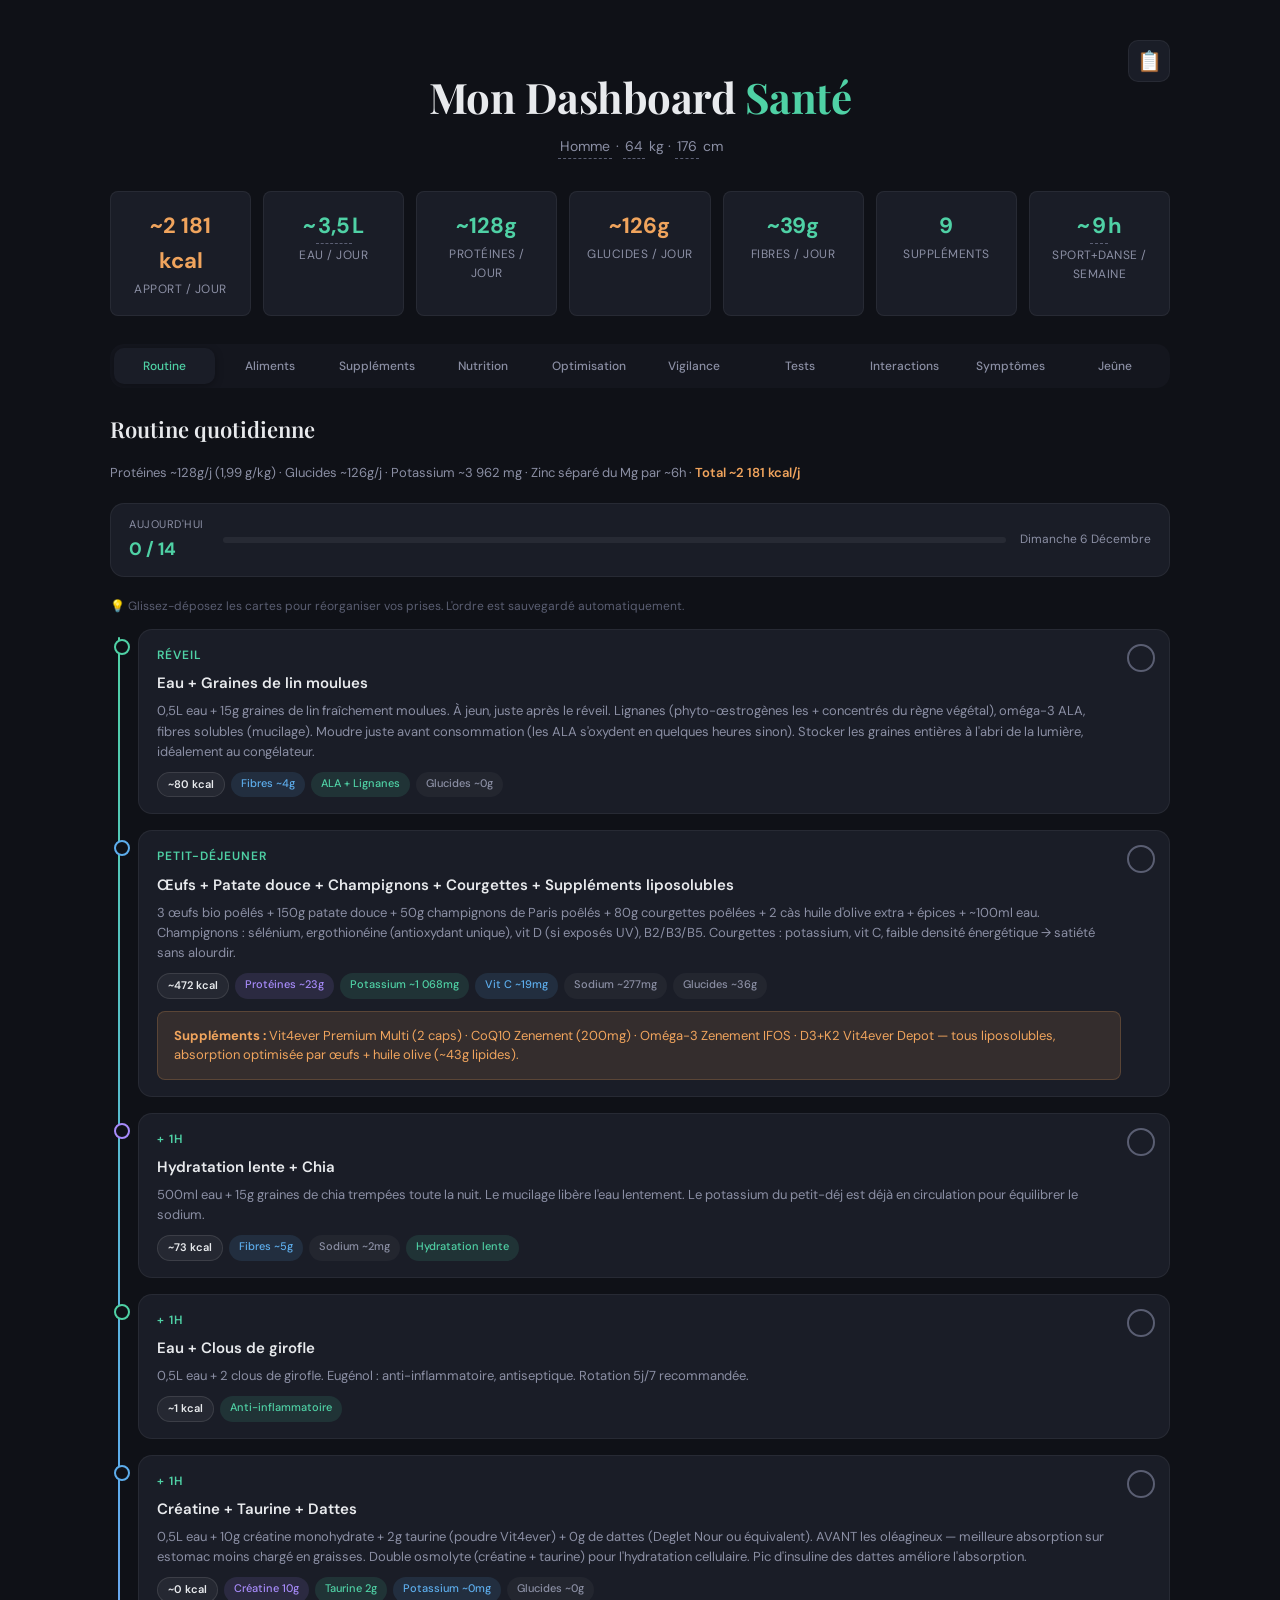
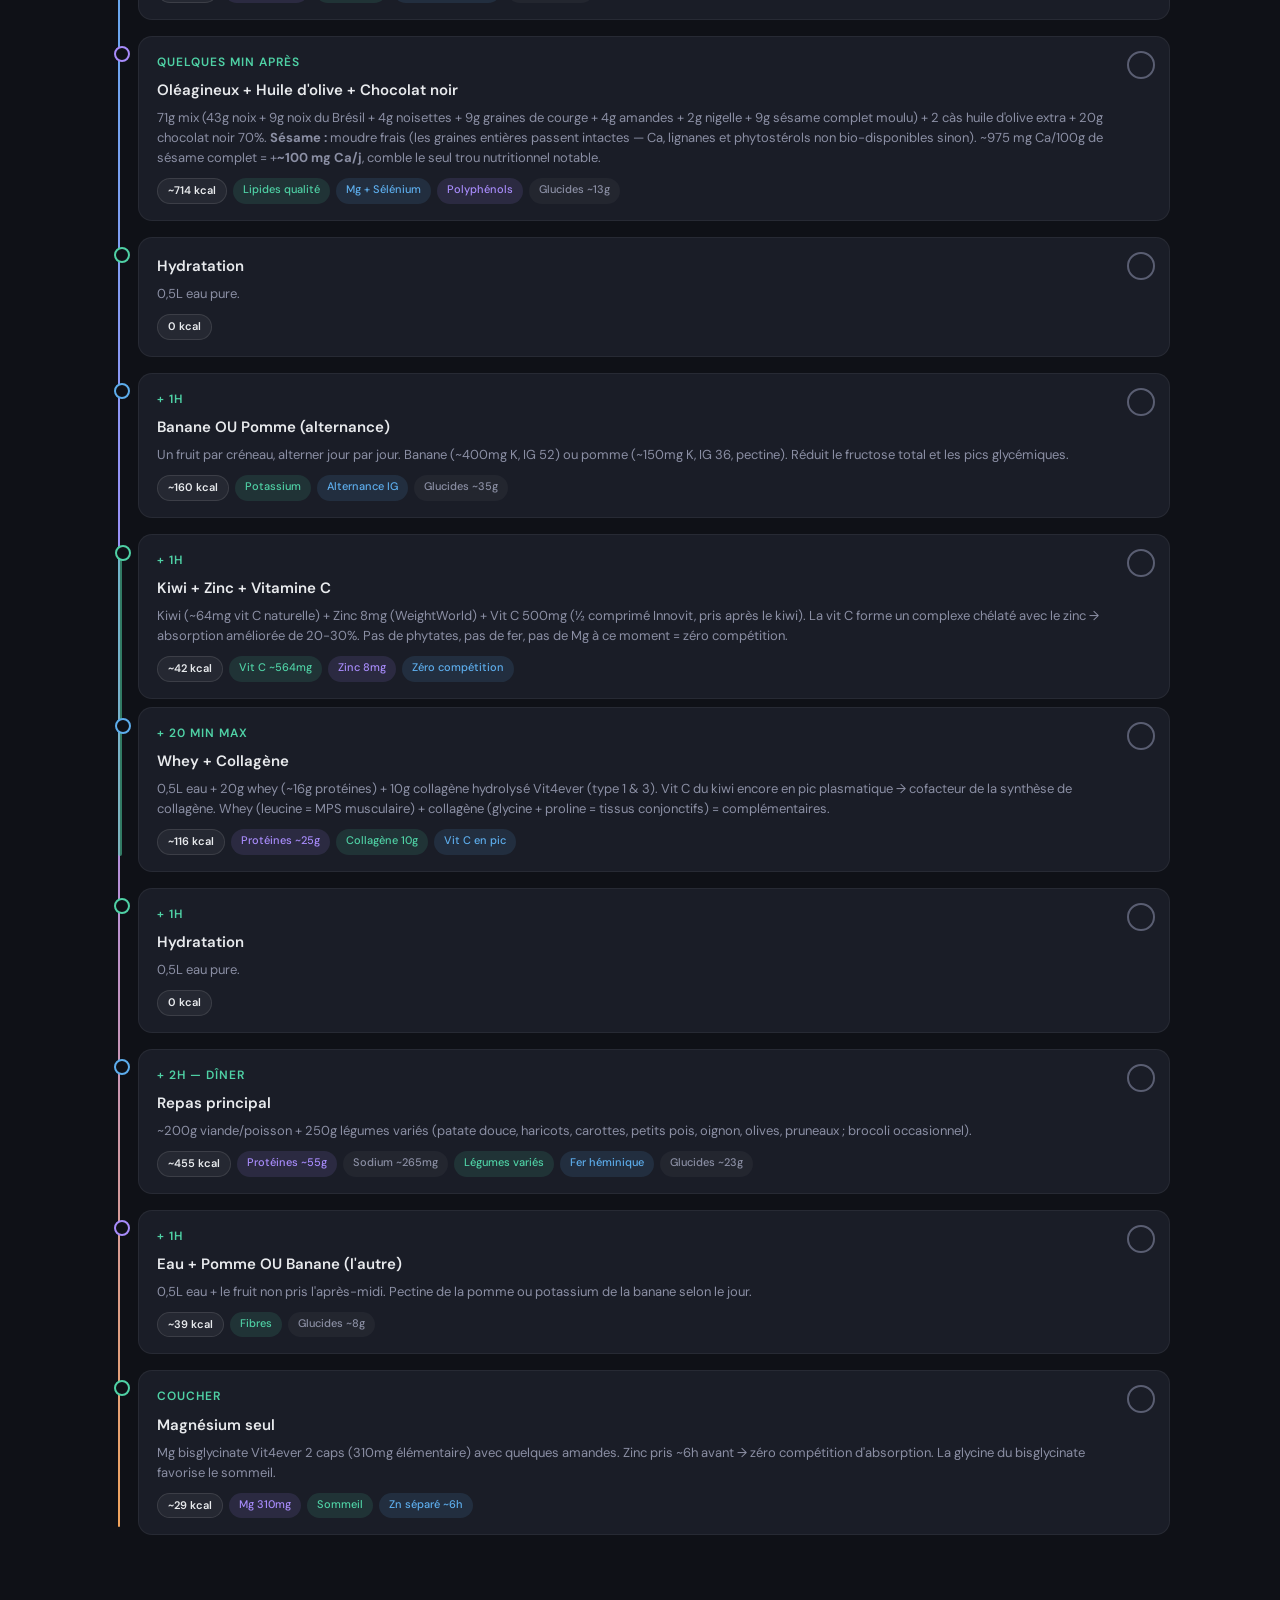
==== commit 735e9842: "snapshot 2026-05-22" ====
--- a/index.html
+++ b/index.html
@@ -66,7 +66,7 @@
     <div class="tl-item"><div class="tl-card" data-foods="oeufs,patateDouce,champignons,courgettes,huileOlivePD">
       <div class="tl-time">Petit-déjeuner</div>
       <div class="tl-title">Œufs + Patate douce + Champignons + Courgettes + Suppléments liposolubles</div>
-      <div class="tl-desc"><span data-qty="oeufs">3</span> œufs bio poêlés + <span data-qty="patateDouce">100</span>g patate douce + <span data-qty="champignons">50</span>g champignons de Paris poêlés + <span data-qty="courgettes">66</span>g courgettes poêlées + 2 càs huile d'olive extra + épices + ~100ml eau. Champignons : sélénium, ergothionéine (antioxydant unique), vit D (si exposés UV), B2/B3/B5. Courgettes : potassium, vit C, faible densité énergétique → satiété sans alourdir.</div>
+      <div class="tl-desc"><span data-qty="oeufs">3</span> œufs bio poêlés + <span data-qty="patateDouce">150</span>g patate douce + <span data-qty="champignons">50</span>g champignons de Paris poêlés + <span data-qty="courgettes">80</span>g courgettes poêlées + 2 càs huile d'olive extra + épices + ~100ml eau. Champignons : sélénium, ergothionéine (antioxydant unique), vit D (si exposés UV), B2/B3/B5. Courgettes : potassium, vit C, faible densité énergétique → satiété sans alourdir.</div>
       <div class="tl-tags"><span class="tag tag-kcal" data-metric="kcal">~650-720 kcal</span><span class="tag tag-purple" data-metric="prot">Protéines ~27g</span><span class="tag tag-green" data-metric="k">Potassium ~1 586mg</span><span class="tag tag-blue" data-metric="vitC">Vit C ~124mg</span><span class="tag tag-warn" data-metric="na">Sodium ~?mg</span><span class="tag tag-orange" data-metric="gluc">Glucides ~50g</span></div>
       <div class="warn-box" style="margin-top:12px;"><strong>Suppléments :</strong> Vit4ever Premium Multi (2 caps) · CoQ10 Zenement (200mg) · Oméga-3 Zenement IFOS · D3+K2 Vit4ever Depot — tous liposolubles, absorption optimisée par œufs + huile olive (~43g lipides).</div>
     </div></div>
@@ -85,13 +85,13 @@
     <div class="tl-item"><div class="tl-card" data-foods="dattes">
       <div class="tl-time">+ 1h</div>
       <div class="tl-title">Créatine + Taurine + Dattes</div>
-      <div class="tl-desc">0,5L eau + 10g créatine monohydrate + 2g taurine (poudre Vit4ever) + <span data-qty="dattes">25</span>g de dattes (Deglet Nour ou équivalent). AVANT les oléagineux — meilleure absorption sur estomac moins chargé en graisses. Double osmolyte (créatine + taurine) pour l'hydratation cellulaire. Pic d'insuline des dattes améliore l'absorption.</div>
+      <div class="tl-desc">0,5L eau + 10g créatine monohydrate + 2g taurine (poudre Vit4ever) + <span data-qty="dattes">0</span>g de dattes (Deglet Nour ou équivalent). AVANT les oléagineux — meilleure absorption sur estomac moins chargé en graisses. Double osmolyte (créatine + taurine) pour l'hydratation cellulaire. Pic d'insuline des dattes améliore l'absorption.</div>
       <div class="tl-tags"><span class="tag tag-kcal" data-metric="kcal">~70-90 kcal</span><span class="tag tag-purple">Créatine 10g</span><span class="tag tag-green">Taurine 2g</span><span class="tag tag-blue" data-metric="k">Potassium ~200mg</span><span class="tag tag-orange" data-metric="gluc">Glucides ~24g</span></div>
     </div></div>
     <div class="tl-item"><div class="tl-card" data-foods="noix,noixBresil,noisettes,grainesCourge,amandes,nigelle,sesame,huileOliveOl,chocolat70">
       <div class="tl-time">Quelques min après</div>
       <div class="tl-title">Oléagineux + Huile d'olive + Chocolat noir</div>
-      <div class="tl-desc"><span data-derived="oleagineuxTotal">110</span>g mix (<span data-qty="noix">45.8</span>g noix + <span data-qty="noixBresil">9.2</span>g noix du Brésil + <span data-qty="noisettes">9.2</span>g noisettes + <span data-qty="grainesCourge">27.5</span>g graines de courge + <span data-qty="amandes">9.2</span>g amandes + <span data-qty="nigelle">2.3</span>g nigelle + <span data-qty="sesame">10</span>g sésame complet moulu) + 2 càs huile d'olive extra + <span data-qty="chocolat70">20</span>g chocolat noir 70%. <strong>Sésame :</strong> moudre frais (les graines entières passent intactes — Ca, lignanes et phytostérols non bio-disponibles sinon). ~975 mg Ca/100g de sésame complet = +<strong>~100 mg Ca/j</strong>, comble le seul trou nutritionnel notable.</div>
+      <div class="tl-desc"><span data-derived="oleagineuxTotal">110</span>g mix (<span data-qty="noix">43.2</span>g noix + <span data-qty="noixBresil">8.6</span>g noix du Brésil + <span data-qty="noisettes">4.3</span>g noisettes + <span data-qty="grainesCourge">8.6</span>g graines de courge + <span data-qty="amandes">4.3</span>g amandes + <span data-qty="nigelle">2.2</span>g nigelle + <span data-qty="sesame">8.6</span>g sésame complet moulu) + 2 càs huile d'olive extra + <span data-qty="chocolat70">20</span>g chocolat noir 70%. <strong>Sésame :</strong> moudre frais (les graines entières passent intactes — Ca, lignanes et phytostérols non bio-disponibles sinon). ~975 mg Ca/100g de sésame complet = +<strong>~100 mg Ca/j</strong>, comble le seul trou nutritionnel notable.</div>
       <div class="tl-tags"><span class="tag tag-kcal" data-metric="kcal">~950-1 050 kcal</span><span class="tag tag-green">Lipides qualité</span><span class="tag tag-blue">Mg + Sélénium</span><span class="tag tag-purple">Polyphénols</span><span class="tag tag-orange" data-metric="gluc">Glucides ~28g</span></div>
     </div></div>
     <div class="tl-item"><div class="tl-card">
@@ -109,8 +109,8 @@
       <div class="tl-card" data-foods="kiwi">
       <div class="tl-time">+ 1h</div>
       <div class="tl-title">Kiwi + Zinc + Vitamine C</div>
-      <div class="tl-desc">Kiwi (~<span data-food-vitc="kiwi">64</span>mg vit C naturelle) + Zinc <span data-supp-display="zinc">12.5</span>mg (WeightWorld) + Vit C <span data-supp-display="vitC">500</span>mg (½ comprimé Innovit, pris après le kiwi). La vit C forme un complexe chélaté avec le zinc → absorption améliorée de 20-30%. Pas de phytates, pas de fer, pas de Mg à ce moment = zéro compétition.</div>
-      <div class="tl-tags"><span class="tag tag-kcal" data-metric="kcal">~40-55 kcal</span><span class="tag tag-green" data-metric="vitC">Vit C ~564mg</span><span class="tag tag-purple">Zinc <span data-supp-display="zinc">12.5</span>mg</span><span class="tag tag-blue">Zéro compétition</span></div>
+      <div class="tl-desc">Kiwi (~<span data-food-vitc="kiwi">64</span>mg vit C naturelle) + Zinc <span data-supp-display="zinc">8</span>mg (WeightWorld) + Vit C <span data-supp-display="vitC">500</span>mg (½ comprimé Innovit, pris après le kiwi). La vit C forme un complexe chélaté avec le zinc → absorption améliorée de 20-30%. Pas de phytates, pas de fer, pas de Mg à ce moment = zéro compétition.</div>
+      <div class="tl-tags"><span class="tag tag-kcal" data-metric="kcal">~40-55 kcal</span><span class="tag tag-green" data-metric="vitC">Vit C ~564mg</span><span class="tag tag-purple">Zinc <span data-supp-display="zinc">8</span>mg</span><span class="tag tag-blue">Zéro compétition</span></div>
       </div>
       <div class="tl-card" data-foods="whey,collagene">
       <div class="tl-time">+ 20 min max</div>
@@ -128,7 +128,7 @@
     <div class="tl-item"><div class="tl-card" data-foods="viandePoisson,legumesDiner">
       <div class="tl-time">+ 2h — Dîner</div>
       <div class="tl-title">Repas principal</div>
-      <div class="tl-desc">~<span data-qty="viandePoisson">200</span>g viande/poisson + <span data-qty="legumesDiner">400</span>g légumes variés (patate douce, haricots, carottes, petits pois, oignon, olives, pruneaux ; brocoli occasionnel).</div>
+      <div class="tl-desc">~<span data-qty="viandePoisson">200</span>g viande/poisson + <span data-qty="legumesDiner">250</span>g légumes variés (patate douce, haricots, carottes, petits pois, oignon, olives, pruneaux ; brocoli occasionnel).</div>
       <div class="tl-tags"><span class="tag tag-kcal" data-metric="kcal">~500-700 kcal</span><span class="tag tag-purple" data-metric="prot">Protéines ~45g</span><span class="tag tag-warn" data-metric="na">Sodium ~?mg</span><span class="tag tag-green">Légumes variés</span><span class="tag tag-blue">Fer héminique</span><span class="tag tag-orange" data-metric="gluc">Glucides ~36g</span></div>
     </div></div>
     <div class="tl-item"><div class="tl-card" data-foods="pomme">
@@ -287,7 +287,7 @@
       <tr><td>Fer</td><td><span data-food="fe">~0 mg</span></td><td><span data-supp="fe">~14 mg</span> (multi)</td><td class="grand-cell"><span data-grand="fe">~0 mg</span></td><td><span data-target-edit="fe">8-18 mg</span></td></tr>
       <tr><td>Cuivre</td><td><span data-food="cu">~0 mg</span></td><td><span data-supp="cu">~1 mg</span> (multi)</td><td class="grand-cell"><span data-grand="cu">~0 mg</span></td><td><span data-target-edit="cu">0,9-3 mg</span></td></tr>
       <tr><td>Ratio Zn/Cu</td><td colspan="2" style="text-align:center;color:var(--text-faint);">cible 0,7-1,5 (idéal &lt;2 chronique)</td><td class="grand-cell"><span data-derived="znCuRatio">—</span></td><td>0,7-1,5</td></tr>
-      <tr><td>Zinc</td><td>~8mg</td><td><span data-supp-display="zinc">12.5</span>mg (WW) + 8mg (multi)</td><td class="grand-cell"><span data-grand="zinc">~41</span>mg</td><td><span data-target-edit="zn">11-25 mg</span></td></tr>
+      <tr><td>Zinc</td><td>~8mg</td><td><span data-supp-display="zinc">8</span>mg (WW) + 8mg (multi)</td><td class="grand-cell"><span data-grand="zinc">~41</span>mg</td><td><span data-target-edit="zn">11-25 mg</span></td></tr>
       <tr><td>Magnésium <small style="color:var(--text-faint)">sommeil, muscle, stress, &gt;300 enzymes</small></td><td><span data-food="mg">~0 mg</span></td><td><span data-supp="mg">~410 mg</span> (multi + Bisglycinate)</td><td class="grand-cell"><span data-grand="mg">~0 mg</span></td><td><span data-target-edit="mg">400-600 mg</span></td></tr>
       <tr><td>Phosphore</td><td><span data-food="p">~0 mg</span></td><td>—</td><td class="grand-cell"><span data-grand="p">~0 mg</span></td><td><span data-target-edit="p">700-1 500 mg</span></td></tr>
       <tr><td>Manganèse</td><td><span data-food="mn">~0 mg</span></td><td><span data-supp="mn">~2 mg</span> (multi)</td><td class="grand-cell"><span data-grand="mn">~0 mg</span></td><td><span data-target-edit="mn">2,3-6 mg</span></td></tr>
@@ -431,7 +431,7 @@
     <span data-resolu="zincMg"><span data-resolu-icon>✅</span> Zinc séparé du Mg de plusieurs h (créneau kiwi vs coucher)</span><br>
     <span data-resolu="zincVitC"><span data-resolu-icon>✅</span> Zinc avec vit C (kiwi + <span data-supp-display="vitC">500</span>mg → absorption +20-30%)</span><br>
     <span data-resolu="createTaurine"><span data-resolu-icon>✅</span> Créatine+taurine AVANT oléagineux (meilleure absorption)</span><br>
-    <span data-resolu="fructose"><span data-resolu-icon>✅</span> Fructose ~<span data-derived="dattesGluc">17</span>g via <span data-qty="dattes">25</span>g de dattes Deglet Nour/j (pas de figues, alternance fruits)</span><br>
+    <span data-resolu="fructose"><span data-resolu-icon>✅</span> Fructose ~<span data-derived="dattesGluc">17</span>g via <span data-qty="dattes">0</span>g de dattes Deglet Nour/j (pas de figues, alternance fruits)</span><br>
     <span data-resolu="gluc"><span data-resolu-icon>✅</span> Glucides à <span data-grand="gluc">~240g</span>/j</span>
   </div>
 </div>
@@ -482,7 +482,7 @@
     <div class="vig-card open" data-vig-id="sodium"><div class="vig-card-head" onclick="toggleVig(this)"><div class="vig-severity sev-high"></div><div class="vig-head-text"><h4 data-vig-title>Sodium élevé — potassium OK mais ratio déséquilibré</h4><div class="vig-subtitle" data-vig-subtitle>Potassium <span data-food="k">~3 700 mg</span> ✅ — Sodium <span data-grand="na">~0 mg</span> (cible ≤2 300 mg)</div></div><span class="vig-level lvl-high">Élevé</span><span class="vig-chevron">&#9654;</span></div>
       <div class="vig-body"><div class="vig-body-inner"><span data-vig-advice><strong>Ratio Na/K :</strong> <span data-derived="naK">~0</span>:1 (idéal ≤1:1). Sel ajouté actuel : <span data-derived="saltCurrent">11</span>g/j. Réduire le sel (édit. dans l'en-tête ou onglet Aliments) pour faire descendre le ratio.</span><div class="vig-meter"><div class="vig-meter-bar"><div class="vig-meter-fill" data-meter="naPctAjr" style="width:0%;background:var(--warn)"></div></div><div class="vig-meter-label">Sodium <span data-derived="naPctAjr">~0</span>% AJR</div></div><div class="vig-meter"><div class="vig-meter-bar"><div class="vig-meter-fill" data-meter="kPctHigh" style="width:0%;background:var(--accent)"></div></div><div class="vig-meter-label">Potassium <span data-derived="kPctHigh">~0</span>% cible haute</div></div></div></div>
     </div>
-    <div class="vig-card" data-vig-id="zinc"><div class="vig-card-head" onclick="toggleVig(this)"><div class="vig-severity sev-high"></div><div class="vig-head-text"><h4 data-vig-title>Zinc <span data-grand="zinc">~41</span>mg/j — proche limite EFSA 40mg</h4><div class="vig-subtitle" data-vig-subtitle>Multi (Zn bisglycinate) + WW <span data-supp-display="zinc">12.5</span>mg + alimentation ~8mg</div></div><span class="vig-level lvl-high">Élevé</span><span class="vig-chevron">&#9654;</span></div>
+    <div class="vig-card" data-vig-id="zinc"><div class="vig-card-head" onclick="toggleVig(this)"><div class="vig-severity sev-high"></div><div class="vig-head-text"><h4 data-vig-title>Zinc <span data-grand="zinc">~41</span>mg/j — proche limite EFSA 40mg</h4><div class="vig-subtitle" data-vig-subtitle>Multi (Zn bisglycinate) + WW <span data-supp-display="zinc">8</span>mg + alimentation ~8mg</div></div><span class="vig-level lvl-high">Élevé</span><span class="vig-chevron">&#9654;</span></div>
       <div class="vig-body"><div class="vig-body-inner"><span data-vig-advice><strong>Risque :</strong> déplétion cuivre en cas d'excès chronique. Le multi Vit4ever contient du cuivre bisglycinate — compense partiellement. Prendre le zinc WW 1j/2 les jours de viande rouge.</span><div class="vig-meter"><div class="vig-meter-bar"><div class="vig-meter-fill" data-meter="znPctUl" style="width:0%;background:var(--warn)"></div></div><div class="vig-meter-label">Zinc <span data-derived="znPctUl">~0</span>% UL</div></div></div></div>
     </div>
     <div class="vig-card" data-vig-id="selenium"><div class="vig-card-head" onclick="toggleVig(this)"><div class="vig-severity sev-medium"></div><div class="vig-head-text"><h4 data-vig-title>Sélénium <span data-derived="selenium">~225</span>µg/j — dans la fourchette mais à surveiller</h4><div class="vig-subtitle" data-vig-subtitle>Noix du Brésil (<span data-derived="seleniumFood">~170</span>µg) + multi (~55µg). UL = 300µg</div></div><span class="vig-level lvl-medium">Moyen</span><span class="vig-chevron">&#9654;</span></div>
@@ -535,7 +535,7 @@
       <tr><td style="font-weight:600">Cystatine C</td><td>Alternative à la créatinine non faussée par la créatine. Demander si DFG ambigu.</td><td>0,53-0,95 mg/L</td><td>Si DFG ambigu</td></tr>
       <tr><td style="font-weight:600">Ferritine</td><td><span data-qty="oeufs">3</span> œufs/j + viande + fer du multi + <span data-grand="vitC">~825 mg</span> vit C (booste absorption fer). Risque de surcharge.</td><td>30-300 ng/mL (homme)</td><td>1x/an</td></tr>
       <tr><td style="font-weight:600">CRP ultrasensible</td><td>Inflammation chronique bas-bruit. Pertinent avec <span data-profile="sportHours">9</span>h sport/semaine (micro-inflammation).</td><td>&lt;1 mg/L idéal</td><td>1x/an</td></tr>
-      <tr><td style="font-weight:600">HbA1c</td><td>Glycémie longue durée. <span data-qty="dattes">25</span>g de dattes/j + patate douce. Créatine aide la sensibilité insuline.</td><td>&lt;5,6%</td><td>1x/2 ans</td></tr>
+      <tr><td style="font-weight:600">HbA1c</td><td>Glycémie longue durée. <span data-qty="dattes">0</span>g de dattes/j + patate douce. Créatine aide la sensibilité insuline.</td><td>&lt;5,6%</td><td>1x/2 ans</td></tr>
       <tr><td style="font-weight:600">Triglycérides / HDL</td><td>Oméga-3 1500mg + huile olive devraient donner un bon ratio.</td><td>TG/HDL &lt;2</td><td>1x/an</td></tr>
       <tr><td style="font-weight:600">TSH</td><td>Iode du multi + sel de Guérande (non iodé). Vérifier la thyroïde.</td><td>0,4-4,0 mUI/L</td><td>1x/an</td></tr>
       <tr><td style="font-weight:600">Magnésium érythrocytaire</td><td>Le Mg sérique est peu fiable. L'érythrocytaire reflète les réserves réelles.</td><td>4,2-6,8 mg/dL</td><td>1x/an</td></tr>
@@ -576,7 +576,7 @@
   </div>
   <div class="inter-card"><span class="inter-type inter-good">Synergie</span>
     <div class="inter-title">Dattes + Créatine (pic insuline)</div>
-    <div class="inter-desc">Les glucides des dattes provoquent un pic d'insuline qui active les transporteurs de créatine dans les cellules musculaires. <span data-qty="dattes">25</span>g de dattes (~<span data-derived="dattesGluc">17</span>g glucides) suffisent.</div>
+    <div class="inter-desc">Les glucides des dattes provoquent un pic d'insuline qui active les transporteurs de créatine dans les cellules musculaires. <span data-qty="dattes">0</span>g de dattes (~<span data-derived="dattesGluc">17</span>g glucides) suffisent.</div>
     <div class="inter-timing">⏰ Ensemble — créatine + taurine + dattes</div>
   </div>
   <div class="inter-card"><span class="inter-type inter-good">Synergie</span>
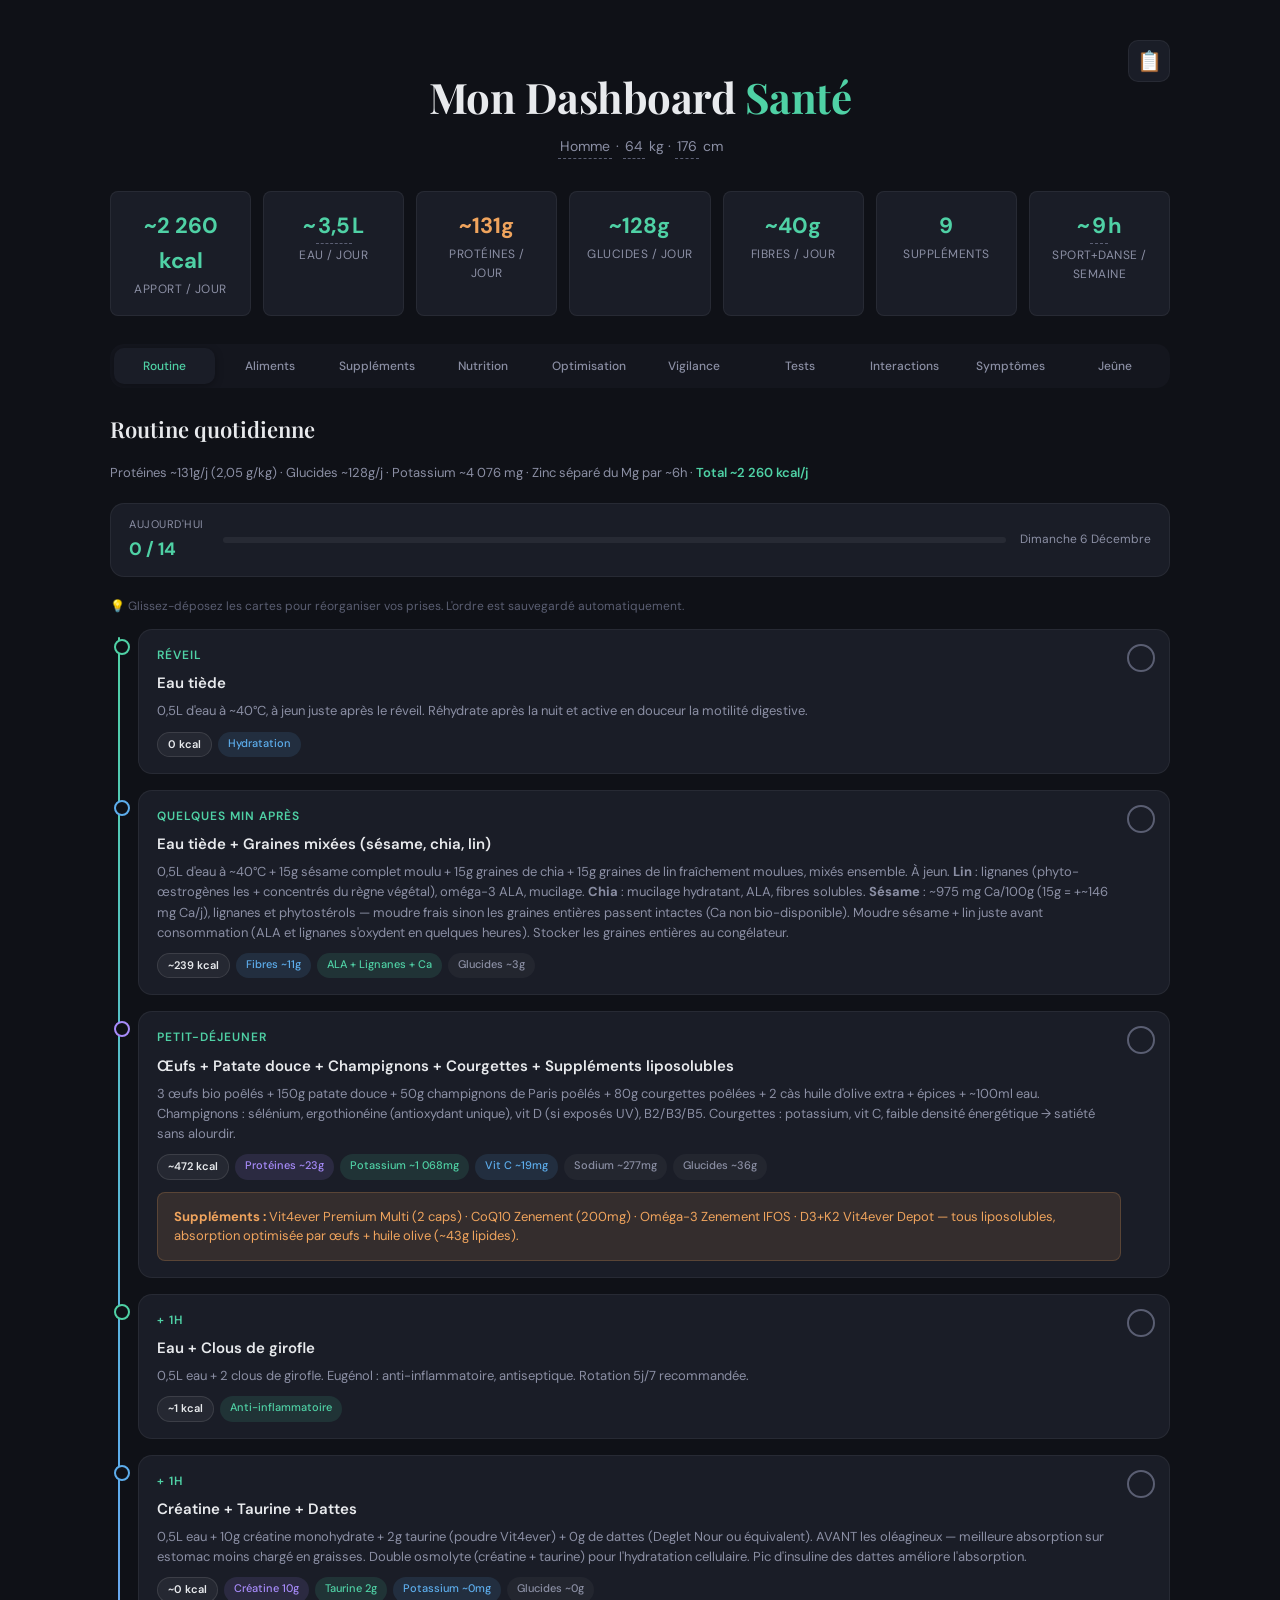
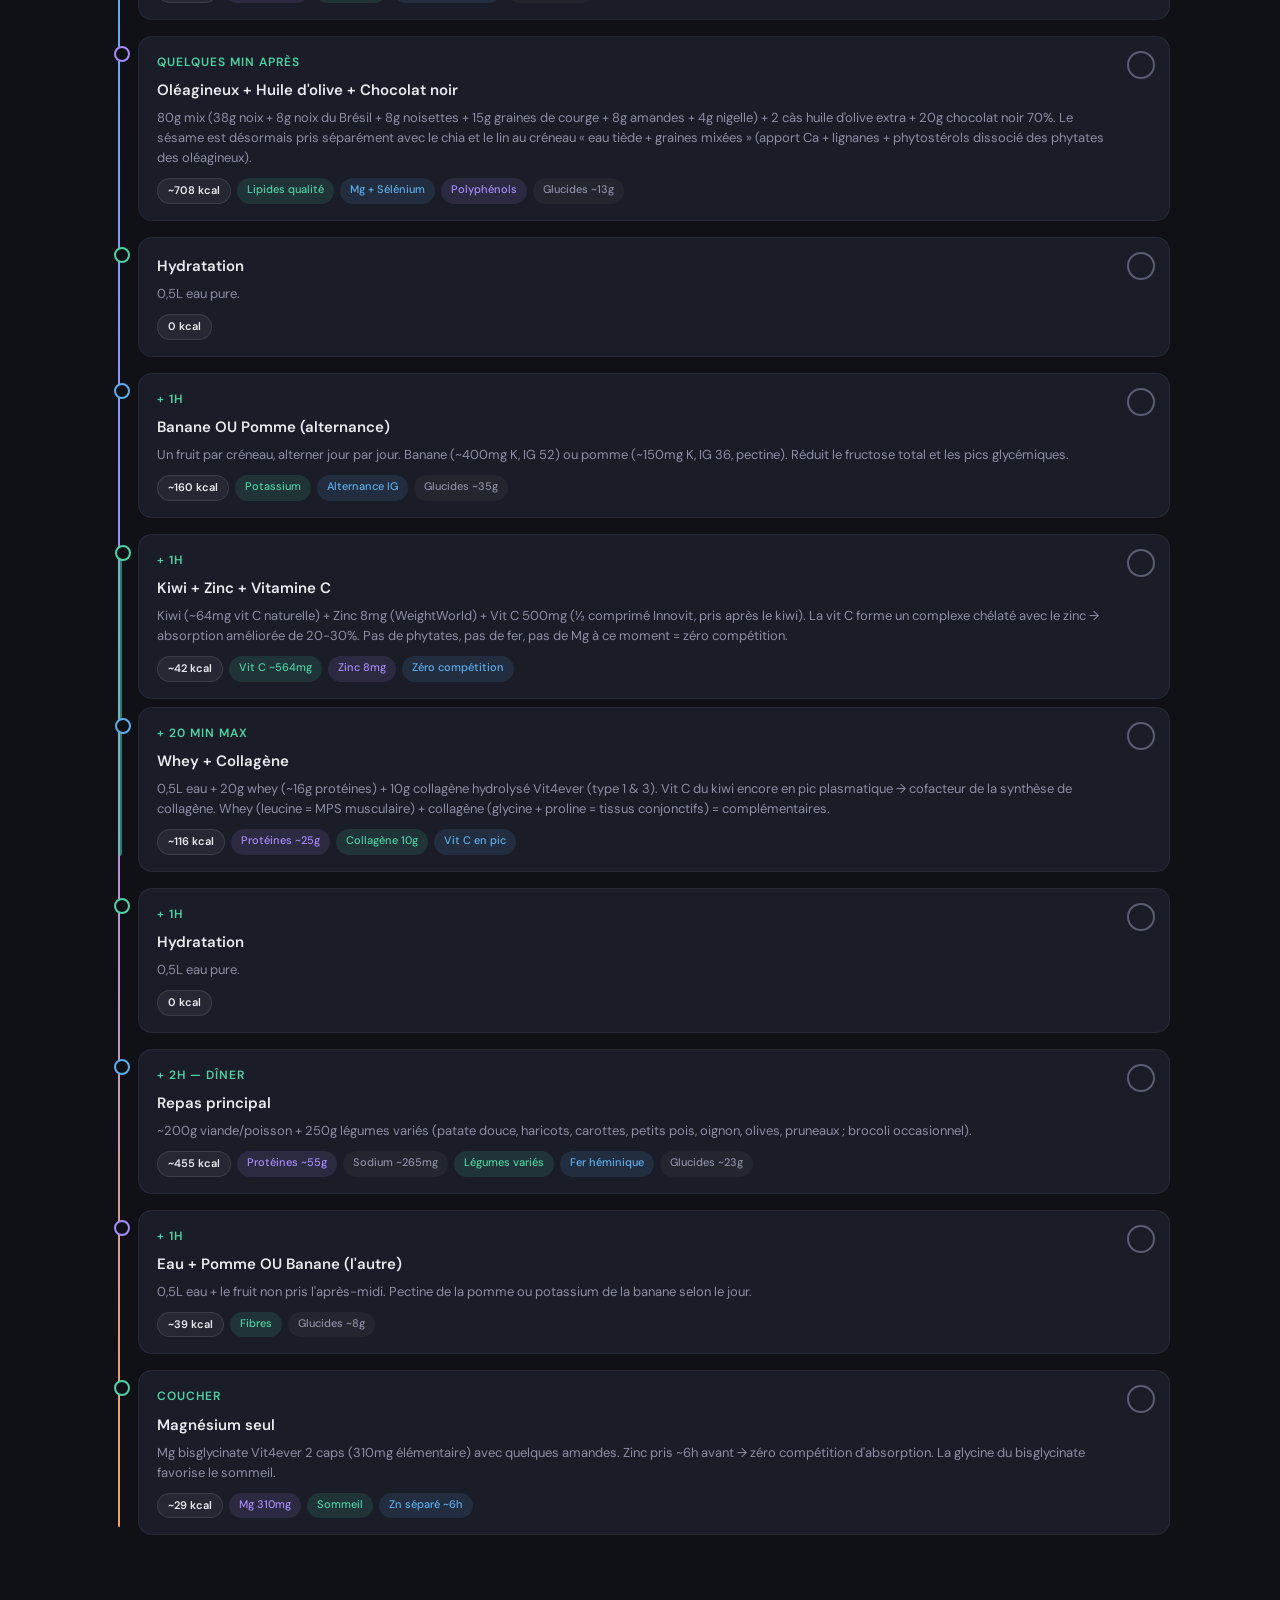
==== commit 4fb19406: "snapshot 2026-05-27" ====
--- a/index.html
+++ b/index.html
@@ -1,9 +1,9 @@
 <!DOCTYPE html>
-<html lang="fr" data-snapshot="2026-05-22">
+<html lang="fr" data-snapshot="2026-05-27">
 <head>
 <meta charset="UTF-8">
 <meta name="viewport" content="width=device-width, initial-scale=1.0">
-<title>Dashboard Santé — Snapshot 2026-05-22</title>
+<title>Dashboard Santé — Snapshot 2026-05-27</title>
 <link href="https://fonts.googleapis.com/css2?family=DM+Sans:wght@400;500;600;700&family=Playfair+Display:wght@600;700&display=swap" rel="stylesheet">
 <link rel="stylesheet" href="assets/dashboard-sante.css">
 </head>
@@ -57,11 +57,17 @@
   <p class="section-sub" style="margin:0 0 14px;font-size:12px;color:var(--text-faint);">💡 Glissez-déposez les cartes pour réorganiser vos prises. L'ordre est sauvegardé automatiquement.</p>
 
   <div class="timeline">
-    <div class="tl-item"><div class="tl-card" data-foods="linMoulu">
+    <div class="tl-item"><div class="tl-card">
       <div class="tl-time">Réveil</div>
-      <div class="tl-title">Eau + Graines de lin moulues</div>
-      <div class="tl-desc">0,5L eau + <span data-qty="linMoulu">15</span>g graines de lin fraîchement moulues. À jeun, juste après le réveil. Lignanes (phyto-œstrogènes les + concentrés du règne végétal), oméga-3 ALA, fibres solubles (mucilage). Moudre juste avant consommation (les ALA s'oxydent en quelques heures sinon). Stocker les graines entières à l'abri de la lumière, idéalement au congélateur.</div>
-      <div class="tl-tags"><span class="tag tag-kcal" data-metric="kcal">~80 kcal</span><span class="tag tag-blue" data-metric="fibre">Fibres ~4g</span><span class="tag tag-green">ALA + Lignanes</span><span class="tag tag-orange" data-metric="gluc">Glucides ~4g</span></div>
+      <div class="tl-title">Eau tiède</div>
+      <div class="tl-desc">0,5L d'eau à ~40°C, à jeun juste après le réveil. Réhydrate après la nuit et active en douceur la motilité digestive.</div>
+      <div class="tl-tags"><span class="tag tag-kcal">0 kcal</span><span class="tag tag-blue">Hydratation</span></div>
+    </div></div>
+    <div class="tl-item"><div class="tl-card" data-foods="sesame,chia,linMoulu">
+      <div class="tl-time">Quelques min après</div>
+      <div class="tl-title">Eau tiède + Graines mixées (sésame, chia, lin)</div>
+      <div class="tl-desc">0,5L d'eau à ~40°C + <span data-qty="sesame">15</span>g sésame complet moulu + <span data-qty="chia">15</span>g graines de chia + <span data-qty="linMoulu">15</span>g graines de lin fraîchement moulues, mixés ensemble. À jeun. <strong>Lin</strong> : lignanes (phyto-œstrogènes les + concentrés du règne végétal), oméga-3 ALA, mucilage. <strong>Chia</strong> : mucilage hydratant, ALA, fibres solubles. <strong>Sésame</strong> : ~975 mg Ca/100g (15g = +~146 mg Ca/j), lignanes et phytostérols — moudre frais sinon les graines entières passent intactes (Ca non bio-disponible). Moudre sésame + lin juste avant consommation (ALA et lignanes s'oxydent en quelques heures). Stocker les graines entières au congélateur.</div>
+      <div class="tl-tags"><span class="tag tag-kcal" data-metric="kcal">~240 kcal</span><span class="tag tag-blue" data-metric="fibre">Fibres ~11g</span><span class="tag tag-green">ALA + Lignanes + Ca</span><span class="tag tag-orange" data-metric="gluc">Glucides ~3g</span></div>
     </div></div>
     <div class="tl-item"><div class="tl-card" data-foods="oeufs,patateDouce,champignons,courgettes,huileOlivePD">
       <div class="tl-time">Petit-déjeuner</div>
@@ -70,12 +76,6 @@
       <div class="tl-tags"><span class="tag tag-kcal" data-metric="kcal">~650-720 kcal</span><span class="tag tag-purple" data-metric="prot">Protéines ~27g</span><span class="tag tag-green" data-metric="k">Potassium ~1 586mg</span><span class="tag tag-blue" data-metric="vitC">Vit C ~124mg</span><span class="tag tag-warn" data-metric="na">Sodium ~?mg</span><span class="tag tag-orange" data-metric="gluc">Glucides ~50g</span></div>
       <div class="warn-box" style="margin-top:12px;"><strong>Suppléments :</strong> Vit4ever Premium Multi (2 caps) · CoQ10 Zenement (200mg) · Oméga-3 Zenement IFOS · D3+K2 Vit4ever Depot — tous liposolubles, absorption optimisée par œufs + huile olive (~43g lipides).</div>
     </div></div>
-    <div class="tl-item"><div class="tl-card" data-foods="chia">
-      <div class="tl-time">+ 1h</div>
-      <div class="tl-title">Hydratation lente + Chia</div>
-      <div class="tl-desc">500ml eau + <span data-qty="chia">15</span>g graines de chia trempées toute la nuit. Le mucilage libère l'eau lentement. Le potassium du petit-déj est déjà en circulation pour équilibrer le sodium.</div>
-      <div class="tl-tags"><span class="tag tag-kcal" data-metric="kcal">~140-160 kcal</span><span class="tag tag-blue" data-metric="fibre">Fibres ~10g</span><span class="tag tag-warn" data-metric="na">Sodium ~?mg</span><span class="tag tag-green">Hydratation lente</span></div>
-    </div></div>
     <div class="tl-item"><div class="tl-card" data-foods="clousGirofle">
       <div class="tl-time">+ 1h</div>
       <div class="tl-title">Eau + Clous de girofle</div>
@@ -88,10 +88,10 @@
       <div class="tl-desc">0,5L eau + 10g créatine monohydrate + 2g taurine (poudre Vit4ever) + <span data-qty="dattes">0</span>g de dattes (Deglet Nour ou équivalent). AVANT les oléagineux — meilleure absorption sur estomac moins chargé en graisses. Double osmolyte (créatine + taurine) pour l'hydratation cellulaire. Pic d'insuline des dattes améliore l'absorption.</div>
       <div class="tl-tags"><span class="tag tag-kcal" data-metric="kcal">~70-90 kcal</span><span class="tag tag-purple">Créatine 10g</span><span class="tag tag-green">Taurine 2g</span><span class="tag tag-blue" data-metric="k">Potassium ~200mg</span><span class="tag tag-orange" data-metric="gluc">Glucides ~24g</span></div>
     </div></div>
-    <div class="tl-item"><div class="tl-card" data-foods="noix,noixBresil,noisettes,grainesCourge,amandes,nigelle,sesame,huileOliveOl,chocolat70">
+    <div class="tl-item"><div class="tl-card" data-foods="noix,noixBresil,noisettes,grainesCourge,amandes,nigelle,huileOliveOl,chocolat70">
       <div class="tl-time">Quelques min après</div>
       <div class="tl-title">Oléagineux + Huile d'olive + Chocolat noir</div>
-      <div class="tl-desc"><span data-derived="oleagineuxTotal">110</span>g mix (<span data-qty="noix">43.2</span>g noix + <span data-qty="noixBresil">8.6</span>g noix du Brésil + <span data-qty="noisettes">4.3</span>g noisettes + <span data-qty="grainesCourge">8.6</span>g graines de courge + <span data-qty="amandes">4.3</span>g amandes + <span data-qty="nigelle">2.2</span>g nigelle + <span data-qty="sesame">8.6</span>g sésame complet moulu) + 2 càs huile d'olive extra + <span data-qty="chocolat70">20</span>g chocolat noir 70%. <strong>Sésame :</strong> moudre frais (les graines entières passent intactes — Ca, lignanes et phytostérols non bio-disponibles sinon). ~975 mg Ca/100g de sésame complet = +<strong>~100 mg Ca/j</strong>, comble le seul trou nutritionnel notable.</div>
+      <div class="tl-desc"><span data-derived="oleagineuxTotal">71</span>g mix (<span data-qty="noix">38.1</span>g noix + <span data-qty="noixBresil">7.6</span>g noix du Brésil + <span data-qty="noisettes">7.6</span>g noisettes + <span data-qty="grainesCourge">15.2</span>g graines de courge + <span data-qty="amandes">7.6</span>g amandes + <span data-qty="nigelle">3.8</span>g nigelle) + 2 càs huile d'olive extra + <span data-qty="chocolat70">20</span>g chocolat noir 70%. Le sésame est désormais pris séparément avec le chia et le lin au créneau « eau tiède + graines mixées » (apport Ca + lignanes + phytostérols dissocié des phytates des oléagineux).</div>
       <div class="tl-tags"><span class="tag tag-kcal" data-metric="kcal">~950-1 050 kcal</span><span class="tag tag-green">Lipides qualité</span><span class="tag tag-blue">Mg + Sélénium</span><span class="tag tag-purple">Polyphénols</span><span class="tag tag-orange" data-metric="gluc">Glucides ~28g</span></div>
     </div></div>
     <div class="tl-item"><div class="tl-card">
--- a/assets/dashboard-sante.css
+++ b/assets/dashboard-sante.css
@@ -312,3 +312,86 @@
   .tabs { gap:2px; padding:3px; }
   .tab-btn { padding:8px 8px; font-size:11px; }
 }
+
+/* ==================== NUTRITION — Tooltip breakdown par aliment ==================== */
+.nutri-table tbody tr.nutri-row-hoverable { cursor:help; }
+
+.nutri-breakdown-tooltip {
+  position:absolute;
+  z-index:9999;
+  min-width:280px;
+  max-width:380px;
+  background:var(--bg-card);
+  border:1px solid var(--border);
+  border-radius:8px;
+  box-shadow:0 10px 32px rgba(0,0,0,0.5);
+  padding:12px 14px;
+  font-size:12px;
+  color:var(--text);
+  pointer-events:none;
+  line-height:1.4;
+}
+.nutri-breakdown-tooltip .nbt-title {
+  font-weight:600;
+  color:var(--accent);
+  font-size:11px;
+  border-bottom:1px solid var(--border);
+  padding-bottom:6px;
+  margin-bottom:8px;
+  text-transform:uppercase;
+  letter-spacing:0.5px;
+}
+.nutri-breakdown-tooltip .nbt-empty {
+  color:var(--text-faint);
+  font-style:italic;
+  font-size:12px;
+}
+.nutri-breakdown-tooltip .nbt-list {
+  display:flex;
+  flex-direction:column;
+  gap:3px;
+}
+.nutri-breakdown-tooltip .nbt-row {
+  position:relative;
+  display:grid;
+  grid-template-columns:1fr auto auto;
+  align-items:baseline;
+  gap:10px;
+  padding:4px 8px;
+  border-radius:4px;
+  overflow:hidden;
+}
+.nutri-breakdown-tooltip .nbt-bar {
+  position:absolute;
+  left:0;
+  top:0;
+  bottom:0;
+  background:rgba(79,209,165,0.14);
+  border-radius:4px;
+}
+.nutri-breakdown-tooltip .nbt-name,
+.nutri-breakdown-tooltip .nbt-val,
+.nutri-breakdown-tooltip .nbt-pct {
+  position:relative;
+}
+.nutri-breakdown-tooltip .nbt-name {
+  color:var(--text);
+  white-space:nowrap;
+  overflow:hidden;
+  text-overflow:ellipsis;
+}
+.nutri-breakdown-tooltip .nbt-val {
+  color:var(--text-dim);
+  font-variant-numeric:tabular-nums;
+  white-space:nowrap;
+  font-size:11px;
+}
+.nutri-breakdown-tooltip .nbt-pct {
+  color:var(--accent);
+  font-weight:600;
+  min-width:38px;
+  text-align:right;
+  font-variant-numeric:tabular-nums;
+}
+.nutri-breakdown-tooltip .nbt-row.nbt-others .nbt-name { color:var(--text-faint); font-style:italic; }
+.nutri-breakdown-tooltip .nbt-row.nbt-others .nbt-pct  { color:var(--text-faint); }
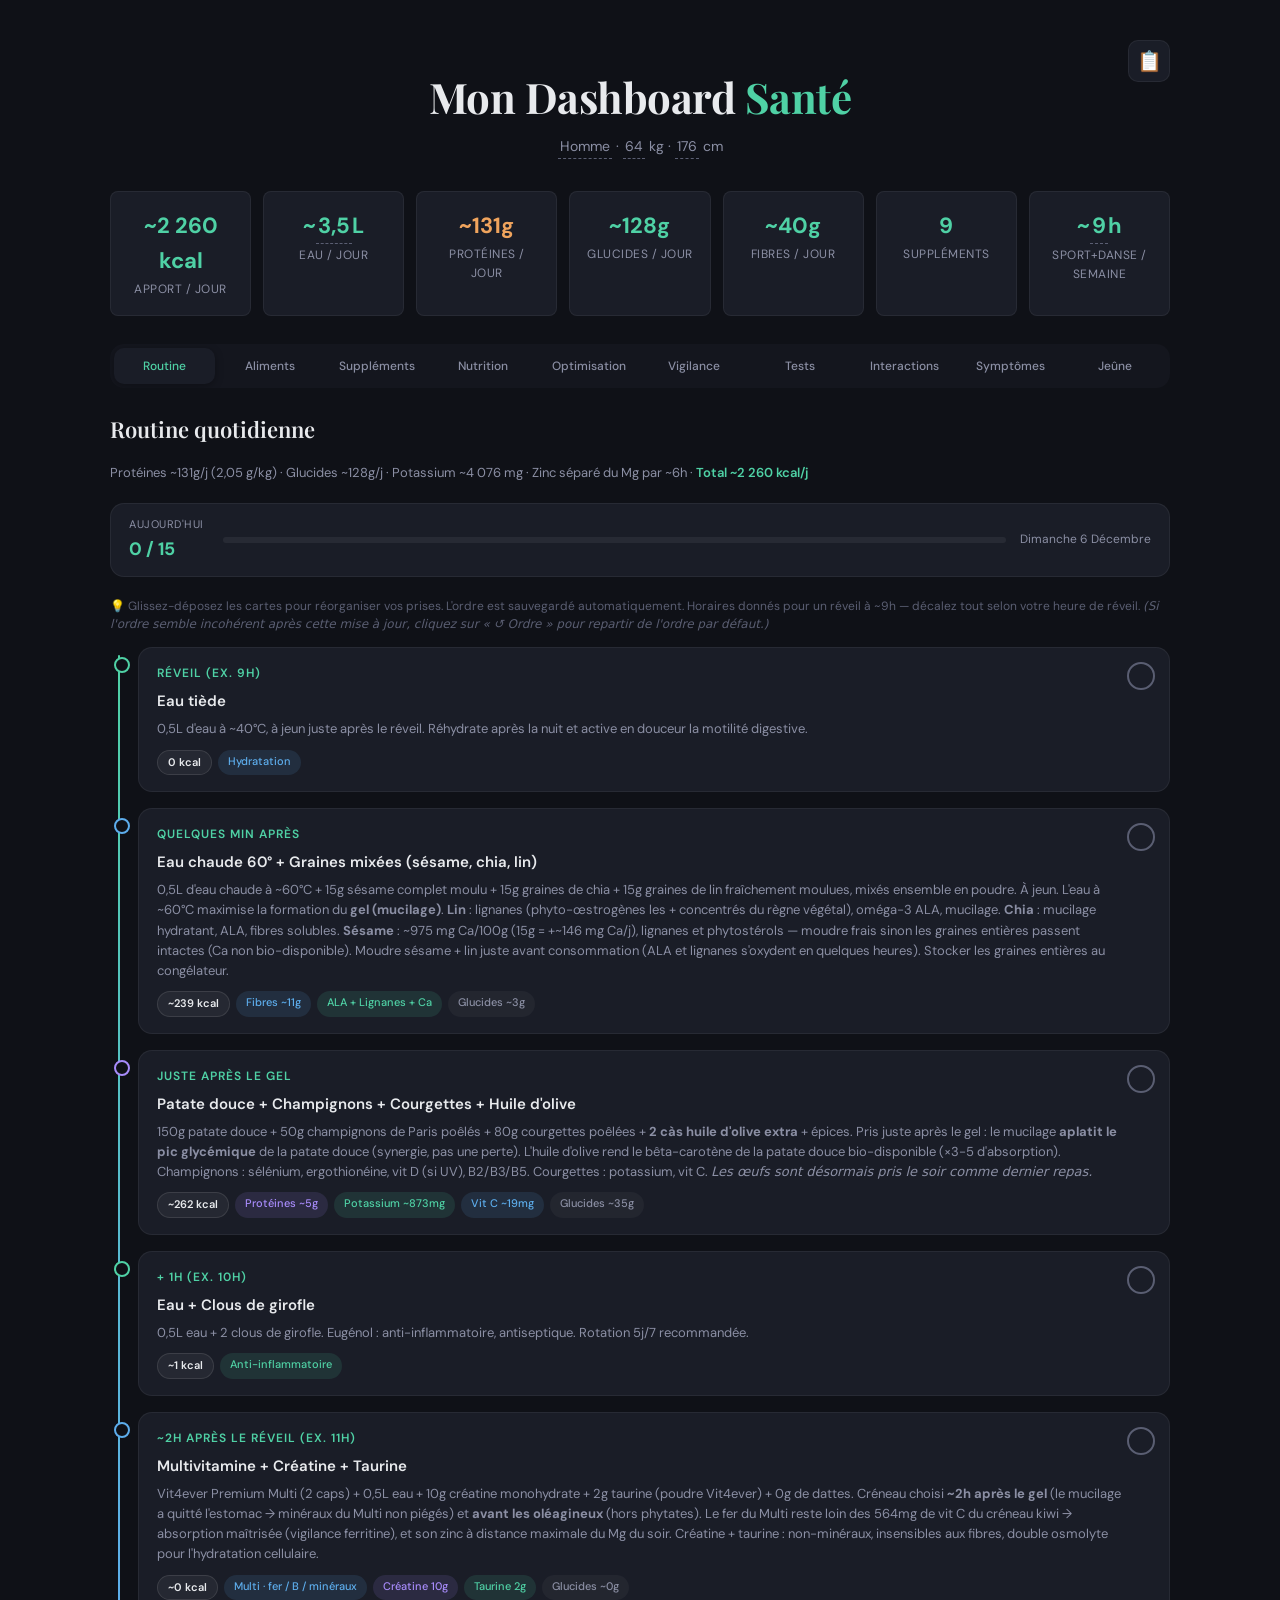
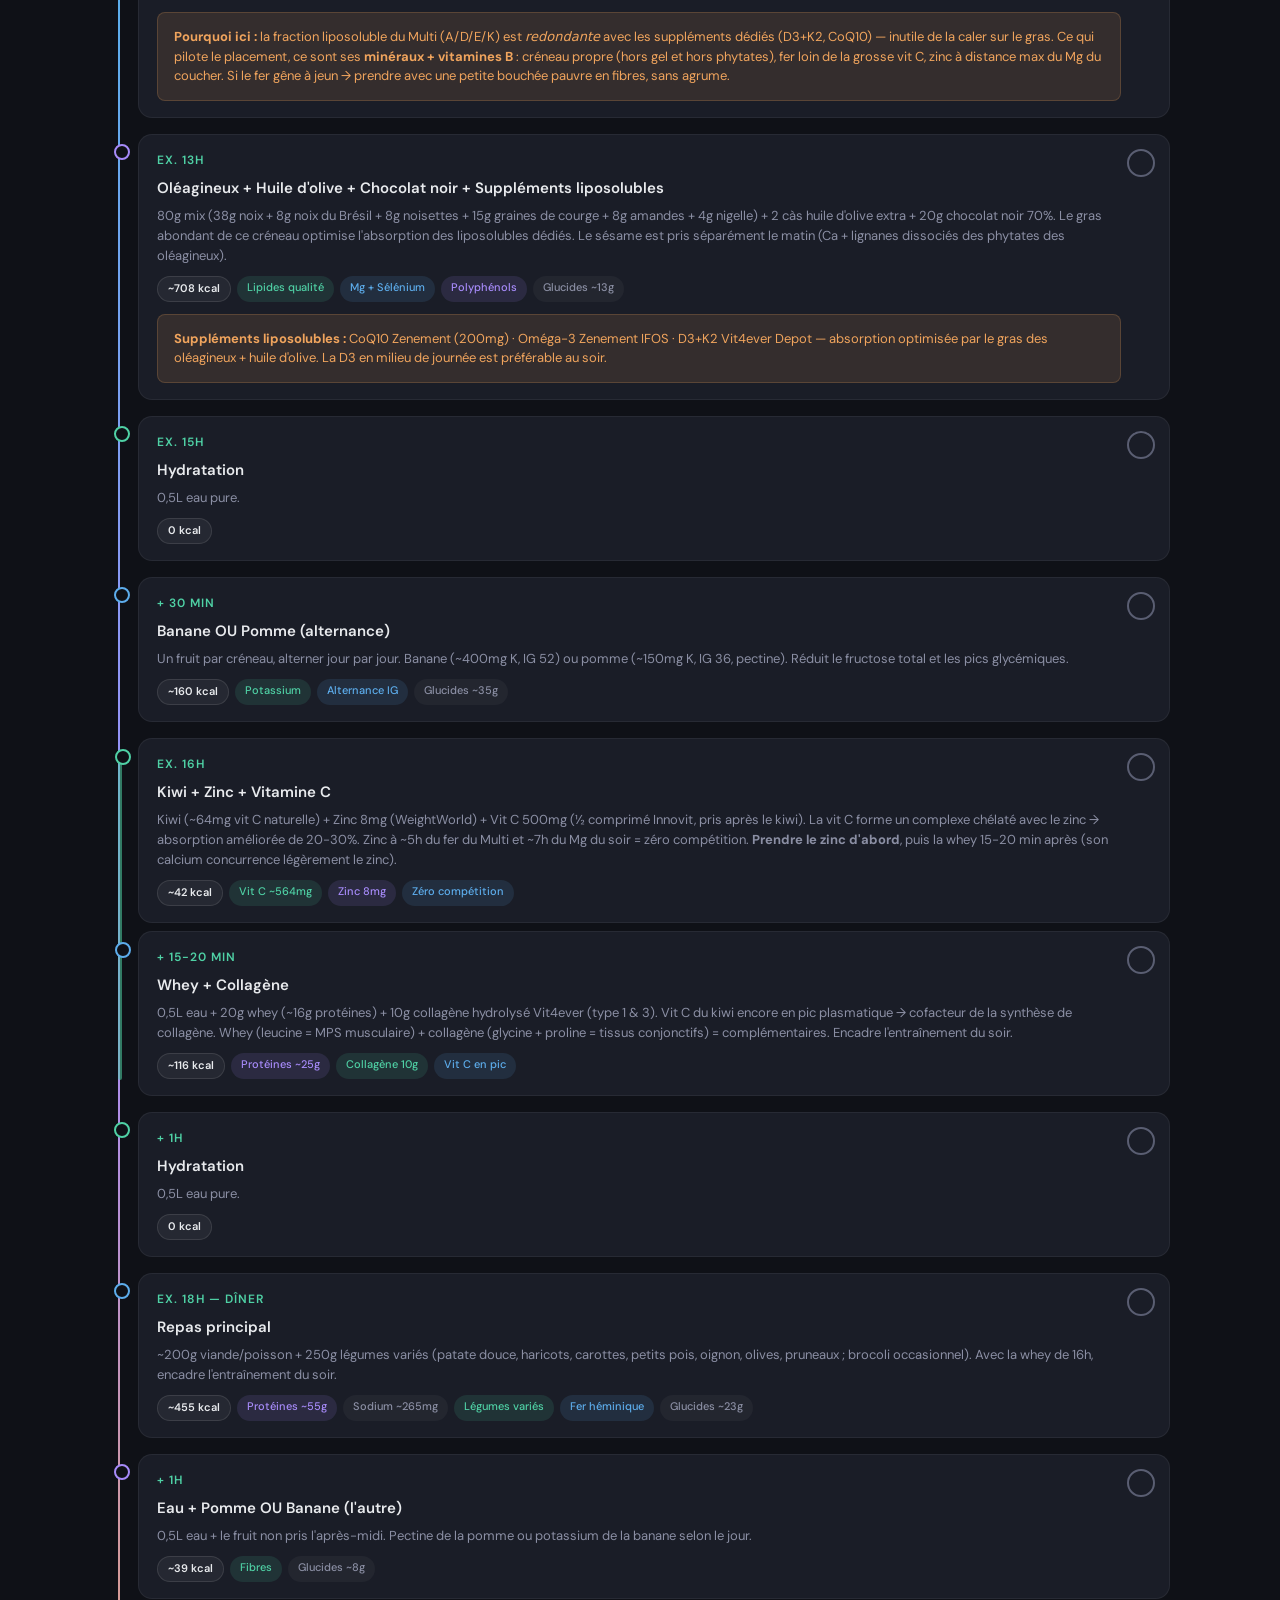
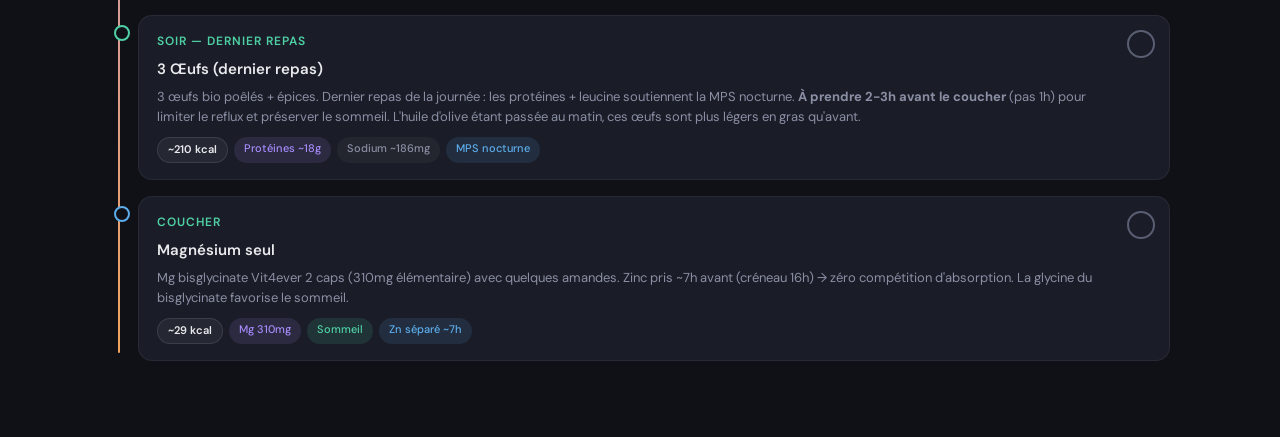
==== commit 35190622: "snapshot 2026-05-30" ====
--- a/index.html
+++ b/index.html
@@ -1,9 +1,9 @@
 <!DOCTYPE html>
-<html lang="fr" data-snapshot="2026-05-27">
+<html lang="fr" data-snapshot="2026-05-30">
 <head>
 <meta charset="UTF-8">
 <meta name="viewport" content="width=device-width, initial-scale=1.0">
-<title>Dashboard Santé — Snapshot 2026-05-27</title>
+<title>Dashboard Santé — Snapshot 2026-05-30</title>
 <link href="https://fonts.googleapis.com/css2?family=DM+Sans:wght@400;500;600;700&family=Playfair+Display:wght@600;700&display=swap" rel="stylesheet">
 <link rel="stylesheet" href="assets/dashboard-sante.css">
 </head>
@@ -17,11 +17,11 @@
 </header>
 
 <div class="stats-row">
-  <div class="stat-card"><div class="val" data-stat-card="kcal">~2 750 kcal</div><div class="label">Apport / jour</div></div>
+  <div class="stat-card"><div class="val" data-stat-card="kcal">~2 260 kcal</div><div class="label">Apport / jour</div></div>
   <div class="stat-card"><div class="val">~<span data-edit="water">3,5</span>L</div><div class="label">Eau / jour</div></div>
-  <div class="stat-card"><div class="val" data-stat-card="prot">~111g</div><div class="label">Protéines / jour</div></div>
-  <div class="stat-card"><div class="val" data-stat-card="gluc">~240g</div><div class="label">Glucides / jour</div></div>
-  <div class="stat-card"><div class="val" data-stat-card="fibre">~35g</div><div class="label">Fibres / jour</div></div>
+  <div class="stat-card"><div class="val" data-stat-card="prot">~131g</div><div class="label">Protéines / jour</div></div>
+  <div class="stat-card"><div class="val" data-stat-card="gluc">~128g</div><div class="label">Glucides / jour</div></div>
+  <div class="stat-card"><div class="val" data-stat-card="fibre">~40g</div><div class="label">Fibres / jour</div></div>
   <div class="stat-card"><div class="val">9</div><div class="label">Suppléments</div></div>
   <div class="stat-card"><div class="val">~<span data-edit="sportHours">9</span>h</div><div class="label">Sport+Danse / semaine</div></div>
 </div>
@@ -42,7 +42,7 @@
 <!-- ==================== TAB: ROUTINE ==================== -->
 <div id="routine" class="tab-content active">
   <h2 class="section-title">Routine quotidienne</h2>
-  <p class="section-sub">Protéines <span data-stat-card="prot">~111g</span>/j (<span data-derived="protPerKg">1,73</span> g/kg) · Glucides <span data-stat-card="gluc">~240g</span>/j · Potassium <span data-stat-card="k">~3 700 mg</span> · Zinc séparé du Mg par ~6h · <strong data-status-mirror="kcal">Total <span data-stat-card="kcal">~2 750 kcal</span>/j</strong></p>
+  <p class="section-sub">Protéines <span data-stat-card="prot">~131g</span>/j (<span data-derived="protPerKg">2,05</span> g/kg) · Glucides <span data-stat-card="gluc">~128g</span>/j · Potassium <span data-stat-card="k">~4 076 mg</span> · Zinc séparé du Mg par ~6h · <strong data-status-mirror="kcal">Total <span data-stat-card="kcal">~2 260 kcal</span>/j</strong></p>
 
   <div class="checklist-header" data-checklist-tab="routine">
     <div class="cl-info">
@@ -54,94 +54,102 @@
     <button class="cl-btn" type="button" onclick="resetChecklist('routine')">Réinitialiser</button>
     <button class="cl-btn" type="button" onclick="resetTimelineOrder('routine')" title="Restaurer l'ordre d'origine des prises">↺ Ordre</button>
   </div>
-  <p class="section-sub" style="margin:0 0 14px;font-size:12px;color:var(--text-faint);">💡 Glissez-déposez les cartes pour réorganiser vos prises. L'ordre est sauvegardé automatiquement.</p>
+  <p class="section-sub" style="margin:0 0 14px;font-size:12px;color:var(--text-faint);">💡 Glissez-déposez les cartes pour réorganiser vos prises. L'ordre est sauvegardé automatiquement. Horaires donnés pour un réveil à ~9h — décalez tout selon votre heure de réveil. <em>(Si l'ordre semble incohérent après cette mise à jour, cliquez sur « ↺ Ordre » pour repartir de l'ordre par défaut.)</em></p>
 
   <div class="timeline">
-    <div class="tl-item"><div class="tl-card">
-      <div class="tl-time">Réveil</div>
+    <div class="tl-item"><div class="tl-card" data-tl-id="r-eau-reveil">
+      <div class="tl-time">Réveil (ex. 9h)</div>
       <div class="tl-title">Eau tiède</div>
       <div class="tl-desc">0,5L d'eau à ~40°C, à jeun juste après le réveil. Réhydrate après la nuit et active en douceur la motilité digestive.</div>
       <div class="tl-tags"><span class="tag tag-kcal">0 kcal</span><span class="tag tag-blue">Hydratation</span></div>
     </div></div>
-    <div class="tl-item"><div class="tl-card" data-foods="sesame,chia,linMoulu">
+    <div class="tl-item"><div class="tl-card" data-tl-id="r-graines" data-foods="sesame,chia,linMoulu">
       <div class="tl-time">Quelques min après</div>
-      <div class="tl-title">Eau tiède + Graines mixées (sésame, chia, lin)</div>
-      <div class="tl-desc">0,5L d'eau à ~40°C + <span data-qty="sesame">15</span>g sésame complet moulu + <span data-qty="chia">15</span>g graines de chia + <span data-qty="linMoulu">15</span>g graines de lin fraîchement moulues, mixés ensemble. À jeun. <strong>Lin</strong> : lignanes (phyto-œstrogènes les + concentrés du règne végétal), oméga-3 ALA, mucilage. <strong>Chia</strong> : mucilage hydratant, ALA, fibres solubles. <strong>Sésame</strong> : ~975 mg Ca/100g (15g = +~146 mg Ca/j), lignanes et phytostérols — moudre frais sinon les graines entières passent intactes (Ca non bio-disponible). Moudre sésame + lin juste avant consommation (ALA et lignanes s'oxydent en quelques heures). Stocker les graines entières au congélateur.</div>
+      <div class="tl-title">Eau chaude 60° + Graines mixées (sésame, chia, lin)</div>
+      <div class="tl-desc">0,5L d'eau chaude à ~60°C + <span data-qty="sesame">15</span>g sésame complet moulu + <span data-qty="chia">15</span>g graines de chia + <span data-qty="linMoulu">15</span>g graines de lin fraîchement moulues, mixés ensemble en poudre. À jeun. L'eau à ~60°C maximise la formation du <strong>gel (mucilage)</strong>. <strong>Lin</strong> : lignanes (phyto-œstrogènes les + concentrés du règne végétal), oméga-3 ALA, mucilage. <strong>Chia</strong> : mucilage hydratant, ALA, fibres solubles. <strong>Sésame</strong> : ~975 mg Ca/100g (15g = +~146 mg Ca/j), lignanes et phytostérols — moudre frais sinon les graines entières passent intactes (Ca non bio-disponible). Moudre sésame + lin juste avant consommation (ALA et lignanes s'oxydent en quelques heures). Stocker les graines entières au congélateur.</div>
       <div class="tl-tags"><span class="tag tag-kcal" data-metric="kcal">~240 kcal</span><span class="tag tag-blue" data-metric="fibre">Fibres ~11g</span><span class="tag tag-green">ALA + Lignanes + Ca</span><span class="tag tag-orange" data-metric="gluc">Glucides ~3g</span></div>
     </div></div>
-    <div class="tl-item"><div class="tl-card" data-foods="oeufs,patateDouce,champignons,courgettes,huileOlivePD">
-      <div class="tl-time">Petit-déjeuner</div>
-      <div class="tl-title">Œufs + Patate douce + Champignons + Courgettes + Suppléments liposolubles</div>
-      <div class="tl-desc"><span data-qty="oeufs">3</span> œufs bio poêlés + <span data-qty="patateDouce">150</span>g patate douce + <span data-qty="champignons">50</span>g champignons de Paris poêlés + <span data-qty="courgettes">80</span>g courgettes poêlées + 2 càs huile d'olive extra + épices + ~100ml eau. Champignons : sélénium, ergothionéine (antioxydant unique), vit D (si exposés UV), B2/B3/B5. Courgettes : potassium, vit C, faible densité énergétique → satiété sans alourdir.</div>
-      <div class="tl-tags"><span class="tag tag-kcal" data-metric="kcal">~650-720 kcal</span><span class="tag tag-purple" data-metric="prot">Protéines ~27g</span><span class="tag tag-green" data-metric="k">Potassium ~1 586mg</span><span class="tag tag-blue" data-metric="vitC">Vit C ~124mg</span><span class="tag tag-warn" data-metric="na">Sodium ~?mg</span><span class="tag tag-orange" data-metric="gluc">Glucides ~50g</span></div>
-      <div class="warn-box" style="margin-top:12px;"><strong>Suppléments :</strong> Vit4ever Premium Multi (2 caps) · CoQ10 Zenement (200mg) · Oméga-3 Zenement IFOS · D3+K2 Vit4ever Depot — tous liposolubles, absorption optimisée par œufs + huile olive (~43g lipides).</div>
-    </div></div>
-    <div class="tl-item"><div class="tl-card" data-foods="clousGirofle">
-      <div class="tl-time">+ 1h</div>
+    <div class="tl-item"><div class="tl-card" data-tl-id="r-pd-legumes" data-foods="patateDouce,champignons,courgettes,huileOlivePD">
+      <div class="tl-time">Juste après le gel</div>
+      <div class="tl-title">Patate douce + Champignons + Courgettes + Huile d'olive</div>
+      <div class="tl-desc"><span data-qty="patateDouce">150</span>g patate douce + <span data-qty="champignons">50</span>g champignons de Paris poêlés + <span data-qty="courgettes">80</span>g courgettes poêlées + <strong>2 càs huile d'olive extra</strong> + épices. Pris juste après le gel : le mucilage <strong>aplatit le pic glycémique</strong> de la patate douce (synergie, pas une perte). L'huile d'olive rend le bêta-carotène de la patate douce bio-disponible (×3-5 d'absorption). Champignons : sélénium, ergothionéine, vit D (si UV), B2/B3/B5. Courgettes : potassium, vit C. <em>Les œufs sont désormais pris le soir comme dernier repas.</em></div>
+      <div class="tl-tags"><span class="tag tag-kcal" data-metric="kcal">~430 kcal</span><span class="tag tag-purple" data-metric="prot">Protéines ~6g</span><span class="tag tag-green" data-metric="k">Potassium ~900mg</span><span class="tag tag-blue" data-metric="vitC">Vit C ~30mg</span><span class="tag tag-orange" data-metric="gluc">Glucides ~33g</span></div>
+    </div></div>
+    <div class="tl-item"><div class="tl-card" data-tl-id="r-girofle" data-foods="clousGirofle">
+      <div class="tl-time">+ 1h (ex. 10h)</div>
       <div class="tl-title">Eau + Clous de girofle</div>
       <div class="tl-desc">0,5L eau + <span data-qty="clousGirofle">2</span> clous de girofle. Eugénol : anti-inflammatoire, antiseptique. Rotation 5j/7 recommandée.</div>
       <div class="tl-tags"><span class="tag tag-kcal" data-metric="kcal">~0-5 kcal</span><span class="tag tag-green">Anti-inflammatoire</span></div>
     </div></div>
-    <div class="tl-item"><div class="tl-card" data-foods="dattes">
-      <div class="tl-time">+ 1h</div>
-      <div class="tl-title">Créatine + Taurine + Dattes</div>
-      <div class="tl-desc">0,5L eau + 10g créatine monohydrate + 2g taurine (poudre Vit4ever) + <span data-qty="dattes">0</span>g de dattes (Deglet Nour ou équivalent). AVANT les oléagineux — meilleure absorption sur estomac moins chargé en graisses. Double osmolyte (créatine + taurine) pour l'hydratation cellulaire. Pic d'insuline des dattes améliore l'absorption.</div>
-      <div class="tl-tags"><span class="tag tag-kcal" data-metric="kcal">~70-90 kcal</span><span class="tag tag-purple">Créatine 10g</span><span class="tag tag-green">Taurine 2g</span><span class="tag tag-blue" data-metric="k">Potassium ~200mg</span><span class="tag tag-orange" data-metric="gluc">Glucides ~24g</span></div>
-    </div></div>
-    <div class="tl-item"><div class="tl-card" data-foods="noix,noixBresil,noisettes,grainesCourge,amandes,nigelle,huileOliveOl,chocolat70">
-      <div class="tl-time">Quelques min après</div>
-      <div class="tl-title">Oléagineux + Huile d'olive + Chocolat noir</div>
-      <div class="tl-desc"><span data-derived="oleagineuxTotal">71</span>g mix (<span data-qty="noix">38.1</span>g noix + <span data-qty="noixBresil">7.6</span>g noix du Brésil + <span data-qty="noisettes">7.6</span>g noisettes + <span data-qty="grainesCourge">15.2</span>g graines de courge + <span data-qty="amandes">7.6</span>g amandes + <span data-qty="nigelle">3.8</span>g nigelle) + 2 càs huile d'olive extra + <span data-qty="chocolat70">20</span>g chocolat noir 70%. Le sésame est désormais pris séparément avec le chia et le lin au créneau « eau tiède + graines mixées » (apport Ca + lignanes + phytostérols dissocié des phytates des oléagineux).</div>
+    <div class="tl-item"><div class="tl-card" data-tl-id="r-multi-creatine" data-foods="dattes">
+      <div class="tl-time">~2h après le réveil (ex. 11h)</div>
+      <div class="tl-title">Multivitamine + Créatine + Taurine</div>
+      <div class="tl-desc">Vit4ever Premium Multi (2 caps) + 0,5L eau + 10g créatine monohydrate + 2g taurine (poudre Vit4ever) + <span data-qty="dattes">0</span>g de dattes. Créneau choisi <strong>~2h après le gel</strong> (le mucilage a quitté l'estomac → minéraux du Multi non piégés) et <strong>avant les oléagineux</strong> (hors phytates). Le fer du Multi reste loin des 564mg de vit C du créneau kiwi → absorption maîtrisée (vigilance ferritine), et son zinc à distance maximale du Mg du soir. Créatine + taurine : non-minéraux, insensibles aux fibres, double osmolyte pour l'hydratation cellulaire.</div>
+      <div class="tl-tags"><span class="tag tag-kcal" data-metric="kcal">~0 kcal</span><span class="tag tag-blue">Multi · fer / B / minéraux</span><span class="tag tag-purple">Créatine 10g</span><span class="tag tag-green">Taurine 2g</span><span class="tag tag-orange" data-metric="gluc">Glucides ~0g</span></div>
+      <div class="warn-box" style="margin-top:12px;"><strong>Pourquoi ici :</strong> la fraction liposoluble du Multi (A/D/E/K) est <em>redondante</em> avec les suppléments dédiés (D3+K2, CoQ10) — inutile de la caler sur le gras. Ce qui pilote le placement, ce sont ses <strong>minéraux + vitamines B</strong> : créneau propre (hors gel et hors phytates), fer loin de la grosse vit C, zinc à distance max du Mg du coucher. Si le fer gêne à jeun → prendre avec une petite bouchée pauvre en fibres, sans agrume.</div>
+    </div></div>
+    <div class="tl-item"><div class="tl-card" data-tl-id="r-oleagineux" data-foods="noix,noixBresil,noisettes,grainesCourge,amandes,nigelle,huileOliveOl,chocolat70">
+      <div class="tl-time">ex. 13h</div>
+      <div class="tl-title">Oléagineux + Huile d'olive + Chocolat noir + Suppléments liposolubles</div>
+      <div class="tl-desc"><span data-derived="oleagineuxTotal">71</span>g mix (<span data-qty="noix">38.1</span>g noix + <span data-qty="noixBresil">7.6</span>g noix du Brésil + <span data-qty="noisettes">7.6</span>g noisettes + <span data-qty="grainesCourge">15.2</span>g graines de courge + <span data-qty="amandes">7.6</span>g amandes + <span data-qty="nigelle">3.8</span>g nigelle) + 2 càs huile d'olive extra + <span data-qty="chocolat70">20</span>g chocolat noir 70%. Le gras abondant de ce créneau optimise l'absorption des liposolubles dédiés. Le sésame est pris séparément le matin (Ca + lignanes dissociés des phytates des oléagineux).</div>
       <div class="tl-tags"><span class="tag tag-kcal" data-metric="kcal">~950-1 050 kcal</span><span class="tag tag-green">Lipides qualité</span><span class="tag tag-blue">Mg + Sélénium</span><span class="tag tag-purple">Polyphénols</span><span class="tag tag-orange" data-metric="gluc">Glucides ~28g</span></div>
-    </div></div>
-    <div class="tl-item"><div class="tl-card">
+      <div class="warn-box" style="margin-top:12px;"><strong>Suppléments liposolubles :</strong> CoQ10 Zenement (200mg) · Oméga-3 Zenement IFOS · D3+K2 Vit4ever Depot — absorption optimisée par le gras des oléagineux + huile d'olive. La D3 en milieu de journée est préférable au soir.</div>
+    </div></div>
+    <div class="tl-item"><div class="tl-card" data-tl-id="r-hydra-1">
+      <div class="tl-time">ex. 15h</div>
       <div class="tl-title">Hydratation</div>
       <div class="tl-desc">0,5L eau pure.</div>
       <div class="tl-tags"><span class="tag tag-kcal">0 kcal</span></div>
     </div></div>
-    <div class="tl-item"><div class="tl-card" data-foods="banane">
-      <div class="tl-time">+ 1h</div>
+    <div class="tl-item"><div class="tl-card" data-tl-id="r-fruit-1" data-foods="banane">
+      <div class="tl-time">+ 30 min</div>
       <div class="tl-title">Banane OU Pomme (alternance)</div>
       <div class="tl-desc">Un fruit par créneau, alterner jour par jour. Banane (~400mg K, IG 52) ou pomme (~150mg K, IG 36, pectine). Réduit le fructose total et les pics glycémiques.</div>
       <div class="tl-tags"><span class="tag tag-kcal" data-metric="kcal">~80-110 kcal</span><span class="tag tag-green">Potassium</span><span class="tag tag-blue">Alternance IG</span><span class="tag tag-orange" data-metric="gluc">Glucides ~27g</span></div>
     </div></div>
     <div class="tl-item tl-group">
-      <div class="tl-card" data-foods="kiwi">
-      <div class="tl-time">+ 1h</div>
+      <div class="tl-card" data-tl-id="r-kiwi" data-foods="kiwi">
+      <div class="tl-time">ex. 16h</div>
       <div class="tl-title">Kiwi + Zinc + Vitamine C</div>
-      <div class="tl-desc">Kiwi (~<span data-food-vitc="kiwi">64</span>mg vit C naturelle) + Zinc <span data-supp-display="zinc">8</span>mg (WeightWorld) + Vit C <span data-supp-display="vitC">500</span>mg (½ comprimé Innovit, pris après le kiwi). La vit C forme un complexe chélaté avec le zinc → absorption améliorée de 20-30%. Pas de phytates, pas de fer, pas de Mg à ce moment = zéro compétition.</div>
+      <div class="tl-desc">Kiwi (~<span data-food-vitc="kiwi">64</span>mg vit C naturelle) + Zinc <span data-supp-display="zinc">8</span>mg (WeightWorld) + Vit C <span data-supp-display="vitC">500</span>mg (½ comprimé Innovit, pris après le kiwi). La vit C forme un complexe chélaté avec le zinc → absorption améliorée de 20-30%. Zinc à ~5h du fer du Multi et ~7h du Mg du soir = zéro compétition. <strong>Prendre le zinc d'abord</strong>, puis la whey 15-20 min après (son calcium concurrence légèrement le zinc).</div>
       <div class="tl-tags"><span class="tag tag-kcal" data-metric="kcal">~40-55 kcal</span><span class="tag tag-green" data-metric="vitC">Vit C ~564mg</span><span class="tag tag-purple">Zinc <span data-supp-display="zinc">8</span>mg</span><span class="tag tag-blue">Zéro compétition</span></div>
       </div>
-      <div class="tl-card" data-foods="whey,collagene">
-      <div class="tl-time">+ 20 min max</div>
+      <div class="tl-card" data-tl-id="r-whey" data-foods="whey,collagene">
+      <div class="tl-time">+ 15-20 min</div>
       <div class="tl-title">Whey + Collagène</div>
-      <div class="tl-desc">0,5L eau + <span data-qty="whey">20</span>g whey (~<span data-derived="wheyProt">16</span>g protéines) + <span data-qty="collagene">10</span>g collagène hydrolysé Vit4ever (type 1 & 3). Vit C du kiwi encore en pic plasmatique → cofacteur de la synthèse de collagène. Whey (leucine = MPS musculaire) + collagène (glycine + proline = tissus conjonctifs) = complémentaires.</div>
+      <div class="tl-desc">0,5L eau + <span data-qty="whey">20</span>g whey (~<span data-derived="wheyProt">16</span>g protéines) + <span data-qty="collagene">10</span>g collagène hydrolysé Vit4ever (type 1 & 3). Vit C du kiwi encore en pic plasmatique → cofacteur de la synthèse de collagène. Whey (leucine = MPS musculaire) + collagène (glycine + proline = tissus conjonctifs) = complémentaires. Encadre l'entraînement du soir.</div>
       <div class="tl-tags"><span class="tag tag-kcal" data-metric="kcal">~150-170 kcal</span><span class="tag tag-purple" data-metric="prot">Protéines ~24g</span><span class="tag tag-green">Collagène 10g</span><span class="tag tag-blue">Vit C en pic</span></div>
       </div>
     </div>
-    <div class="tl-item"><div class="tl-card">
+    <div class="tl-item"><div class="tl-card" data-tl-id="r-hydra-2">
       <div class="tl-time">+ 1h</div>
       <div class="tl-title">Hydratation</div>
       <div class="tl-desc">0,5L eau pure.</div>
       <div class="tl-tags"><span class="tag tag-kcal">0 kcal</span></div>
     </div></div>
-    <div class="tl-item"><div class="tl-card" data-foods="viandePoisson,legumesDiner">
-      <div class="tl-time">+ 2h — Dîner</div>
+    <div class="tl-item"><div class="tl-card" data-tl-id="r-diner" data-foods="viandePoisson,legumesDiner">
+      <div class="tl-time">ex. 18h — Dîner</div>
       <div class="tl-title">Repas principal</div>
-      <div class="tl-desc">~<span data-qty="viandePoisson">200</span>g viande/poisson + <span data-qty="legumesDiner">250</span>g légumes variés (patate douce, haricots, carottes, petits pois, oignon, olives, pruneaux ; brocoli occasionnel).</div>
+      <div class="tl-desc">~<span data-qty="viandePoisson">200</span>g viande/poisson + <span data-qty="legumesDiner">250</span>g légumes variés (patate douce, haricots, carottes, petits pois, oignon, olives, pruneaux ; brocoli occasionnel). Avec la whey de 16h, encadre l'entraînement du soir.</div>
       <div class="tl-tags"><span class="tag tag-kcal" data-metric="kcal">~500-700 kcal</span><span class="tag tag-purple" data-metric="prot">Protéines ~45g</span><span class="tag tag-warn" data-metric="na">Sodium ~?mg</span><span class="tag tag-green">Légumes variés</span><span class="tag tag-blue">Fer héminique</span><span class="tag tag-orange" data-metric="gluc">Glucides ~36g</span></div>
     </div></div>
-    <div class="tl-item"><div class="tl-card" data-foods="pomme">
+    <div class="tl-item"><div class="tl-card" data-tl-id="r-fruit-2" data-foods="pomme">
       <div class="tl-time">+ 1h</div>
       <div class="tl-title">Eau + Pomme OU Banane (l'autre)</div>
       <div class="tl-desc">0,5L eau + le fruit non pris l'après-midi. Pectine de la pomme ou potassium de la banane selon le jour.</div>
       <div class="tl-tags"><span class="tag tag-kcal" data-metric="kcal">~80-110 kcal</span><span class="tag tag-green">Fibres</span><span class="tag tag-orange" data-metric="gluc">Glucides ~21g</span></div>
     </div></div>
-    <div class="tl-item"><div class="tl-card" data-foods="amandesCoucher">
+    <div class="tl-item"><div class="tl-card" data-tl-id="r-oeufs-soir" data-foods="oeufs">
+      <div class="tl-time">Soir — dernier repas</div>
+      <div class="tl-title">3 Œufs (dernier repas)</div>
+      <div class="tl-desc"><span data-qty="oeufs">3</span> œufs bio poêlés + épices. Dernier repas de la journée : les protéines + leucine soutiennent la MPS nocturne. <strong>À prendre 2-3h avant le coucher</strong> (pas 1h) pour limiter le reflux et préserver le sommeil. L'huile d'olive étant passée au matin, ces œufs sont plus légers en gras qu'avant.</div>
+      <div class="tl-tags"><span class="tag tag-kcal" data-metric="kcal">~230 kcal</span><span class="tag tag-purple" data-metric="prot">Protéines ~19g</span><span class="tag tag-warn" data-metric="na">Sodium ~140mg</span><span class="tag tag-blue">MPS nocturne</span></div>
+    </div></div>
+    <div class="tl-item"><div class="tl-card" data-tl-id="r-mg" data-foods="amandesCoucher">
       <div class="tl-time">Coucher</div>
       <div class="tl-title">Magnésium seul</div>
-      <div class="tl-desc">Mg bisglycinate Vit4ever 2 caps (310mg élémentaire) avec quelques amandes. Zinc pris ~6h avant → zéro compétition d'absorption. La glycine du bisglycinate favorise le sommeil.</div>
-      <div class="tl-tags"><span class="tag tag-kcal" data-metric="kcal">~25-35 kcal</span><span class="tag tag-purple">Mg 310mg</span><span class="tag tag-green">Sommeil</span><span class="tag tag-blue">Zn séparé ~6h</span></div>
+      <div class="tl-desc">Mg bisglycinate Vit4ever 2 caps (310mg élémentaire) avec quelques amandes. Zinc pris ~7h avant (créneau 16h) → zéro compétition d'absorption. La glycine du bisglycinate favorise le sommeil.</div>
+      <div class="tl-tags"><span class="tag tag-kcal" data-metric="kcal">~25-35 kcal</span><span class="tag tag-purple">Mg 310mg</span><span class="tag tag-green">Sommeil</span><span class="tag tag-blue">Zn séparé ~7h</span></div>
     </div></div>
   </div>
 </div>
@@ -175,7 +183,7 @@
   <div id="aliments-list"></div>
 
   <div class="info-box" style="margin-top:18px;">
-    <strong>Note :</strong> valeurs par 100g (ou par pièce), sourcées CIQUAL ANSES / USDA FoodData Central. Convention CIQUAL : <em>glucides = glucides disponibles</em> (exclut les fibres, comptées séparément) — cohérent avec l'étiquetage nutritionnel européen. Les protéines totales incluent uniquement l'alimentaire — les ~<span data-derived="wheyProt">24</span>g de whey sont déjà comptés dans la whey. Les boissons (eau, infusions) et suppléments en gélules ne sont pas listés ici car leur impact calorique est négligeable.
+    <strong>Note :</strong> valeurs par 100g (ou par pièce), sourcées CIQUAL ANSES / USDA FoodData Central. Convention CIQUAL : <em>glucides = glucides disponibles</em> (exclut les fibres, comptées séparément) — cohérent avec l'étiquetage nutritionnel européen. Les protéines totales incluent uniquement l'alimentaire — les ~<span data-derived="wheyProt">16</span>g de whey sont déjà comptés dans la whey. Les boissons (eau, infusions) et suppléments en gélules ne sont pas listés ici car leur impact calorique est négligeable.
   </div>
 </div>
 
@@ -263,7 +271,7 @@
         <div class="supp-detail"><span class="dl">Durée</span><br><span class="dv">13 mois</span></div>
         <div class="supp-detail"><span class="dl">Timing</span><br><span class="dv">Avec kiwi + zinc</span></div>
       </div>
-      <div class="supp-reason"><strong><span data-supp-display="vitC">500</span>mg quotidien</strong> avec le kiwi et le zinc (créneau après-midi). Vit C totale <span data-grand="vitC">~825 mg</span>/j (alim <span data-food="vitC">~325 mg</span> + suppl <span data-supp-display="vitC">500</span>mg). Optimise absorption zinc + synthèse collagène. ½ cp après le kiwi pour protéger l'estomac.</div>
+      <div class="supp-reason"><strong><span data-supp-display="vitC">500</span>mg quotidien</strong> avec le kiwi et le zinc (créneau après-midi). Vit C totale <span data-grand="vitC">~640 mg</span>/j (alim <span data-food="vitC">~140 mg</span> + suppl <span data-supp-display="vitC">500</span>mg). Optimise absorption zinc + synthèse collagène. ½ cp après le kiwi pour protéger l'estomac.</div>
     </div>
   </div>
 </div>
@@ -275,13 +283,13 @@
   <table class="nutri-table">
     <thead><tr><th>Nutriment</th><th>Source alimentaire</th><th>Supplément</th><th>Total</th><th>Objectif</th></tr></thead>
     <tbody>
-      <tr><td><strong>Énergie totale</strong></td><td><span data-food="kcal">~2 750 kcal</span></td><td>—</td><td class="grand-cell"><span data-grand="kcal">~2 750 kcal</span></td><td><span data-target-edit="kcal">2 300-2 900 kcal</span></td></tr>
-      <tr><td>Protéines</td><td><span data-food="prot">~87g</span></td><td>~<span data-derived="wheyProt">24</span>g (whey)</td><td class="grand-cell"><span data-grand="prot">~111g</span> (<span data-derived="protPerKg">1,73</span> g/kg)</td><td><span data-target-edit="prot">90-130 g</span></td></tr>
-      <tr><td><strong>Glucides totaux</strong></td><td><span data-food="gluc">~240g</span></td><td>—</td><td class="grand-cell"><span data-grand="gluc">~240g</span></td><td><span data-target-edit="gluc">180-280 g</span></td></tr>
-      <tr><td><strong>Lipides totaux</strong></td><td><span data-food="lip">~150g</span></td><td>—</td><td class="grand-cell"><span data-grand="lip">~150g</span></td><td><span data-target-edit="lip">60-150 g</span></td></tr>
+      <tr><td><strong>Énergie totale</strong></td><td><span data-food="kcal">~2 260 kcal</span></td><td>—</td><td class="grand-cell"><span data-grand="kcal">~2 260 kcal</span></td><td><span data-target-edit="kcal">2 300-2 900 kcal</span></td></tr>
+      <tr><td>Protéines</td><td><span data-food="prot">~115g</span></td><td>~<span data-derived="wheyProt">16</span>g (whey)</td><td class="grand-cell"><span data-grand="prot">~131g</span> (<span data-derived="protPerKg">2,05</span> g/kg)</td><td><span data-target-edit="prot">90-130 g</span></td></tr>
+      <tr><td><strong>Glucides totaux</strong></td><td><span data-food="gluc">~128g</span></td><td>—</td><td class="grand-cell"><span data-grand="gluc">~128g</span></td><td><span data-target-edit="gluc">180-280 g</span></td></tr>
+      <tr><td><strong>Lipides totaux</strong></td><td><span data-food="lip">~129g</span></td><td>—</td><td class="grand-cell"><span data-grand="lip">~129g</span></td><td><span data-target-edit="lip">60-150 g</span></td></tr>
       <tr><td>Oméga-3 EPA+DHA</td><td>Variable (poisson)</td><td>1500mg (Zenement IFOS)</td><td class="grand-cell grand-static-ok">1500mg+</td><td>≥500mg</td></tr>
-      <tr><td>Fibres</td><td><span data-food="fibre">~35g</span></td><td>—</td><td class="grand-cell"><span data-grand="fibre">~35g</span></td><td><span data-target-edit="fibre">25-45 g</span></td></tr>
-      <tr><td>Potassium</td><td><span data-food="k">~3 700 mg</span></td><td>—</td><td class="grand-cell"><span data-grand="k">~3 700 mg</span></td><td><span data-target-edit="k">3 500-4 700 mg</span></td></tr>
+      <tr><td>Fibres</td><td><span data-food="fibre">~40g</span></td><td>—</td><td class="grand-cell"><span data-grand="fibre">~40g</span></td><td><span data-target-edit="fibre">25-45 g</span></td></tr>
+      <tr><td>Potassium</td><td><span data-food="k">~4 076 mg</span></td><td>—</td><td class="grand-cell"><span data-grand="k">~4 076 mg</span></td><td><span data-target-edit="k">3 500-4 700 mg</span></td></tr>
       <tr><td>Sodium</td><td><span data-food="na">~0 mg</span> (<span data-qty="sel">3</span>g sel ajouté)</td><td>—</td><td class="grand-cell"><span data-grand="na">~0 mg</span></td><td><span data-target-edit="na">≤2 300 mg</span></td></tr>
       <tr><td><strong>Calcium</strong></td><td><span data-food="ca">~0 mg</span></td><td><span data-supp="ca">~120 mg</span> (multi)</td><td class="grand-cell"><span data-grand="ca">~0 mg</span></td><td><span data-target-edit="ca">1 000-2 000 mg</span></td></tr>
       <tr><td>Fer</td><td><span data-food="fe">~0 mg</span></td><td><span data-supp="fe">~14 mg</span> (multi)</td><td class="grand-cell"><span data-grand="fe">~0 mg</span></td><td><span data-target-edit="fe">8-18 mg</span></td></tr>
@@ -293,7 +301,7 @@
       <tr><td>Manganèse</td><td><span data-food="mn">~0 mg</span></td><td><span data-supp="mn">~2 mg</span> (multi)</td><td class="grand-cell"><span data-grand="mn">~0 mg</span></td><td><span data-target-edit="mn">2,3-6 mg</span></td></tr>
       <tr><td>Sélénium <small style="color:var(--text-faint)">thyroïde, glutathion-peroxydase</small></td><td><span data-food="se">~0 µg</span></td><td><span data-supp="se">~55 µg</span> (multi)</td><td class="grand-cell"><span data-grand="se">~0 µg</span></td><td><span data-target-edit="se">55-250 µg</span></td></tr>
       <tr><td>Iode</td><td><span data-food="iode">~0 µg</span></td><td><span data-supp="iode">~150 µg</span> (multi)</td><td class="grand-cell"><span data-grand="iode">~0 µg</span></td><td><span data-target-edit="iode">150-600 µg</span></td></tr>
-      <tr><td>Vitamine C</td><td><span data-food="vitC">~325 mg</span></td><td><span data-supp-display="vitC">500</span>mg (½ cp Innovit)</td><td class="grand-cell"><span data-grand="vitC">~825 mg</span></td><td><span data-target-edit="vitC">110-1 000 mg</span></td></tr>
+      <tr><td>Vitamine C</td><td><span data-food="vitC">~140 mg</span></td><td><span data-supp-display="vitC">500</span>mg (½ cp Innovit)</td><td class="grand-cell"><span data-grand="vitC">~640 mg</span></td><td><span data-target-edit="vitC">110-1 000 mg</span></td></tr>
       <tr><td>Vitamine E (α-tocophérol)</td><td><span data-food="vitE">~0 mg</span></td><td><span data-supp="vitE">~24 mg</span> (multi)</td><td class="grand-cell"><span data-grand="vitE">~0 mg</span></td><td><span data-target-edit="vitE">12-50 mg</span></td></tr>
       <tr><td>Vitamine A (ER) <small style="color:var(--text-faint)">peau, immunité — UL = rétinol pur, carot. illimité</small></td><td><span data-food="vitA">~0 µg</span></td><td><span data-supp="vitA">~800 µg</span> (multi)</td><td class="grand-cell"><span data-grand="vitA">~0 µg</span></td><td><span data-target-edit="vitA">700-3 000 µg</span></td></tr>
       <tr><td>Vitamine D3 <small style="color:var(--text-faint)">os, immunité, humeur, T</small></td><td><span data-food="vitD">~0 µg</span></td><td><span data-supp="vitD">~130 µg</span> (Depot + multi)</td><td class="grand-cell"><span data-grand="vitD">~0 µg</span></td><td><span data-target-edit="vitD">20-75 µg</span> <small>(UL 100)</small></td></tr>
@@ -331,14 +339,14 @@
     <div class="nutri-block">
       <h4>Répartition énergétique <small>P / G / L</small></h4>
       <div class="kcal-split-bar">
-        <div class="kcal-seg kcal-prot" data-kcal-seg="prot" style="width:16%"><span data-derived="kcalProtPct">16</span>%</div>
-        <div class="kcal-seg kcal-gluc" data-kcal-seg="gluc" style="width:35%"><span data-derived="kcalGlucPct">35</span>%</div>
-        <div class="kcal-seg kcal-lip"  data-kcal-seg="lip"  style="width:49%"><span data-derived="kcalLipPct">49</span>%</div>
+        <div class="kcal-seg kcal-prot" data-kcal-seg="prot" style="width:24%"><span data-derived="kcalProtPct">24</span>%</div>
+        <div class="kcal-seg kcal-gluc" data-kcal-seg="gluc" style="width:23%"><span data-derived="kcalGlucPct">23</span>%</div>
+        <div class="kcal-seg kcal-lip"  data-kcal-seg="lip"  style="width:53%"><span data-derived="kcalLipPct">53</span>%</div>
       </div>
       <div class="kcal-split-legend">
-        <span><span class="dot dot-prot"></span> Protéines <span data-derived="kcalProt">~444</span> kcal · <span data-grand="prot">~111g</span></span>
-        <span><span class="dot dot-gluc"></span> Glucides <span data-derived="kcalGluc">~960</span> kcal · <span data-grand="gluc">~240g</span></span>
-        <span><span class="dot dot-lip"></span> Lipides <span data-derived="kcalLip">~1346</span> kcal · ~<span data-derived="lipG">150</span>g</span>
+        <span><span class="dot dot-prot"></span> Protéines <span data-derived="kcalProt">~526</span> kcal · <span data-grand="prot">~131g</span></span>
+        <span><span class="dot dot-gluc"></span> Glucides <span data-derived="kcalGluc">~511</span> kcal · <span data-grand="gluc">~128g</span></span>
+        <span><span class="dot dot-lip"></span> Lipides <span data-derived="kcalLip">~1 162</span> kcal · ~<span data-derived="lipG">129</span>g</span>
       </div>
       <div class="nutri-note">
         <strong>Cibles % macros (éditables) :</strong>
@@ -350,7 +358,7 @@
     </div>
 
     <div class="nutri-block">
-      <h4>Sources de protéines <small>~<span data-grand="prot">111g</span>/j</small></h4>
+      <h4>Sources de protéines <small>~<span data-grand="prot">131g</span>/j</small></h4>
       <div class="prot-bar" data-prot-bar></div>
       <div class="prot-list" data-prot-list></div>
       <div class="nutri-note">La whey concentre la leucine (déclencheur n°1 de la MPS). Le collagène (riche en glycine/proline) ne compte pas comme protéine "complète" pour le muscle mais nourrit les tissus conjonctifs.</div>
@@ -367,7 +375,7 @@
     </div>
 
     <div class="nutri-block">
-      <h4>Types de fibres <small>~<span data-grand="fibre">35g</span>/j</small></h4>
+      <h4>Types de fibres <small>~<span data-grand="fibre">40g</span>/j</small></h4>
       <div class="kcal-split-bar">
         <div class="kcal-seg" data-fibre-seg="soluble"   style="width:30%;background:var(--info)"><span data-derived="fibreSolPct">30</span>%</div>
         <div class="kcal-seg" data-fibre-seg="insoluble" style="width:70%;background:var(--accent)"><span data-derived="fibreInsolPct">70</span>%</div>
@@ -414,17 +422,17 @@
     </div></div>
     <div class="prio-item"><div class="prio-num prio-3">3</div><div class="prio-text">
       <h4>Probiotiques en cure saisonnière</h4>
-      <p>Fibres prébiotiques à <span data-food="fibre">~35g</span>/j. Un multi-souches 10-30 milliards UFC, 2-3 mois 2x/an.</p>
+      <p>Fibres prébiotiques à <span data-food="fibre">~40g</span>/j. Un multi-souches 10-30 milliards UFC, 2-3 mois 2x/an.</p>
     </div></div>
     <div class="prio-item"><div class="prio-num prio-4">4</div><div class="prio-text">
       <h4>Avocat occasionnel</h4>
-      <p>~700 mg K + graisses mono-insaturées + folate. Pertinent maintenant que le potassium est plus serré (<span data-food="k">~3 700 mg</span>) après retrait des figues.</p>
+      <p>~700 mg K + graisses mono-insaturées + folate. Pertinent maintenant que le potassium est plus serré (<span data-food="k">~4 076 mg</span>) après retrait des figues.</p>
     </div></div>
   </div>
   <div class="info-box" style="margin-top:20px;">
     <strong>État actuel :</strong><br>
-    <span data-resolu="potassium"><span data-resolu-icon>✅</span> Potassium <span data-food="k">~3 700 mg</span> (patate douce + courgettes + champignons au petit-déj)</span><br>
-    <span data-resolu="protein"><span data-resolu-icon>✅</span> Protéines <span data-grand="prot">~111g</span>/j (<span data-derived="protPerKg">1,73</span> g/kg)</span><br>
+    <span data-resolu="potassium"><span data-resolu-icon>✅</span> Potassium <span data-food="k">~4 076 mg</span> (patate douce + courgettes + champignons au petit-déj)</span><br>
+    <span data-resolu="protein"><span data-resolu-icon>✅</span> Protéines <span data-grand="prot">~131g</span>/j (<span data-derived="protPerKg">2,05</span> g/kg)</span><br>
     <span data-resolu="collagene"><span data-resolu-icon>✅</span> Collagène 10g/j + Taurine 2g/j (longévité articulaire + cellulaire)</span><br>
     <span data-resolu="b9b12"><span data-resolu-icon>✅</span> B9/B12 formes méthylées (Vit4ever Premium)</span><br>
     <span data-resolu="k2"><span data-resolu-icon>✅</span> K2 all-trans K2VITAL® (multi + D3+K2)</span><br>
@@ -432,7 +440,7 @@
     <span data-resolu="zincVitC"><span data-resolu-icon>✅</span> Zinc avec vit C (kiwi + <span data-supp-display="vitC">500</span>mg → absorption +20-30%)</span><br>
     <span data-resolu="createTaurine"><span data-resolu-icon>✅</span> Créatine+taurine AVANT oléagineux (meilleure absorption)</span><br>
     <span data-resolu="fructose"><span data-resolu-icon>✅</span> Fructose ~<span data-derived="dattesGluc">17</span>g via <span data-qty="dattes">0</span>g de dattes Deglet Nour/j (pas de figues, alternance fruits)</span><br>
-    <span data-resolu="gluc"><span data-resolu-icon>✅</span> Glucides à <span data-grand="gluc">~240g</span>/j</span>
+    <span data-resolu="gluc"><span data-resolu-icon>✅</span> Glucides à <span data-grand="gluc">~128g</span>/j</span>
   </div>
 </div>
 
@@ -479,7 +487,7 @@
     <div class="vig-legend-item"><div class="vig-legend-dot" style="background:var(--purple)"></div> Surveillance</div>
   </div>
   <div class="vig-grid">
-    <div class="vig-card open" data-vig-id="sodium"><div class="vig-card-head" onclick="toggleVig(this)"><div class="vig-severity sev-high"></div><div class="vig-head-text"><h4 data-vig-title>Sodium élevé — potassium OK mais ratio déséquilibré</h4><div class="vig-subtitle" data-vig-subtitle>Potassium <span data-food="k">~3 700 mg</span> ✅ — Sodium <span data-grand="na">~0 mg</span> (cible ≤2 300 mg)</div></div><span class="vig-level lvl-high">Élevé</span><span class="vig-chevron">&#9654;</span></div>
+    <div class="vig-card open" data-vig-id="sodium"><div class="vig-card-head" onclick="toggleVig(this)"><div class="vig-severity sev-high"></div><div class="vig-head-text"><h4 data-vig-title>Sodium élevé — potassium OK mais ratio déséquilibré</h4><div class="vig-subtitle" data-vig-subtitle>Potassium <span data-food="k">~4 076 mg</span> ✅ — Sodium <span data-grand="na">~0 mg</span> (cible ≤2 300 mg)</div></div><span class="vig-level lvl-high">Élevé</span><span class="vig-chevron">&#9654;</span></div>
       <div class="vig-body"><div class="vig-body-inner"><span data-vig-advice><strong>Ratio Na/K :</strong> <span data-derived="naK">~0</span>:1 (idéal ≤1:1). Sel ajouté actuel : <span data-derived="saltCurrent">11</span>g/j. Réduire le sel (édit. dans l'en-tête ou onglet Aliments) pour faire descendre le ratio.</span><div class="vig-meter"><div class="vig-meter-bar"><div class="vig-meter-fill" data-meter="naPctAjr" style="width:0%;background:var(--warn)"></div></div><div class="vig-meter-label">Sodium <span data-derived="naPctAjr">~0</span>% AJR</div></div><div class="vig-meter"><div class="vig-meter-bar"><div class="vig-meter-fill" data-meter="kPctHigh" style="width:0%;background:var(--accent)"></div></div><div class="vig-meter-label">Potassium <span data-derived="kPctHigh">~0</span>% cible haute</div></div></div></div>
     </div>
     <div class="vig-card" data-vig-id="zinc"><div class="vig-card-head" onclick="toggleVig(this)"><div class="vig-severity sev-high"></div><div class="vig-head-text"><h4 data-vig-title>Zinc <span data-grand="zinc">~41</span>mg/j — proche limite EFSA 40mg</h4><div class="vig-subtitle" data-vig-subtitle>Multi (Zn bisglycinate) + WW <span data-supp-display="zinc">8</span>mg + alimentation ~8mg</div></div><span class="vig-level lvl-high">Élevé</span><span class="vig-chevron">&#9654;</span></div>
@@ -494,13 +502,13 @@
     <div class="vig-card" data-vig-id="girofle"><div class="vig-card-head" onclick="toggleVig(this)"><div class="vig-severity sev-medium"></div><div class="vig-head-text"><h4 data-vig-title>Clous de girofle — eugénol au long cours</h4><div class="vig-subtitle" data-vig-subtitle>3 clous/j = ~30-60mg eugénol (DJA OMS : 160mg pour 64kg)</div></div><span class="vig-level lvl-medium">Moyen</span><span class="vig-chevron">&#9654;</span></div>
       <div class="vig-body"><div class="vig-body-inner"><span data-vig-advice>En dessous du DJA mais rotation 5j/7 recommandée. Surveiller brûlures gastriques, reflux. Propriétés antiplaquettaires — attention si anticoagulants.</span></div></div>
     </div>
-    <div class="vig-card" data-vig-id="protein"><div class="vig-card-head" onclick="toggleVig(this)"><div class="vig-severity sev-low"></div><div class="vig-head-text"><h4 data-vig-title>Protéines — résolu ✅</h4><div class="vig-subtitle" data-vig-subtitle><span data-grand="prot">~111g</span>/j (<span data-derived="protPerKg">1,73</span> g/kg) en 3 prises. Whey 30g l'après-midi.</div></div><span class="vig-level lvl-low">Résolu</span><span class="vig-chevron">&#9654;</span></div>
-      <div class="vig-body"><div class="vig-body-inner"><span data-vig-advice></span><div class="vig-meter"><div class="vig-meter-bar"><div class="vig-meter-fill" data-meter="protPerKg" style="width:0%;background:var(--accent)"></div></div><div class="vig-meter-label"><span data-derived="protPerKg">1,73</span> g/kg ✅</div></div></div></div>
+    <div class="vig-card" data-vig-id="protein"><div class="vig-card-head" onclick="toggleVig(this)"><div class="vig-severity sev-low"></div><div class="vig-head-text"><h4 data-vig-title>Protéines — résolu ✅</h4><div class="vig-subtitle" data-vig-subtitle><span data-grand="prot">~131g</span>/j (<span data-derived="protPerKg">2,05</span> g/kg) en 3 prises. Whey 30g l'après-midi.</div></div><span class="vig-level lvl-low">Résolu</span><span class="vig-chevron">&#9654;</span></div>
+      <div class="vig-body"><div class="vig-body-inner"><span data-vig-advice></span><div class="vig-meter"><div class="vig-meter-bar"><div class="vig-meter-fill" data-meter="protPerKg" style="width:0%;background:var(--accent)"></div></div><div class="vig-meter-label"><span data-derived="protPerKg">2,05</span> g/kg ✅</div></div></div></div>
     </div>
     <div class="vig-card"><div class="vig-card-head" onclick="toggleVig(this)"><div class="vig-severity sev-low"></div><div class="vig-head-text"><h4>B9/B12 — résolu ✅</h4><div class="vig-subtitle">Magnafolate® Pro + méthylcobalamine (Vit4ever Premium)</div></div><span class="vig-level lvl-low">Résolu</span><span class="vig-chevron">&#9654;</span></div>
       <div class="vig-body"><div class="vig-body-inner">Formes bioactives, pas de conversion enzymatique nécessaire. MTHFR-proof. Doser homocystéine annuellement (&lt;10 µmol/L).</div></div>
     </div>
-    <div class="vig-card" data-vig-id="articulations"><div class="vig-card-head" onclick="toggleVig(this)"><div class="vig-severity sev-low"></div><div class="vig-head-text"><h4 data-vig-title>Articulations — résolu ✅</h4><div class="vig-subtitle" data-vig-subtitle>Collagène 10g/j type 1&3 + Vit C <span data-grand="vitC">~825 mg</span>/j</div></div><span class="vig-level lvl-low">Résolu</span><span class="vig-chevron">&#9654;</span></div>
+    <div class="vig-card" data-vig-id="articulations"><div class="vig-card-head" onclick="toggleVig(this)"><div class="vig-severity sev-low"></div><div class="vig-head-text"><h4 data-vig-title>Articulations — résolu ✅</h4><div class="vig-subtitle" data-vig-subtitle>Collagène 10g/j type 1&3 + Vit C <span data-grand="vitC">~640 mg</span>/j</div></div><span class="vig-level lvl-low">Résolu</span><span class="vig-chevron">&#9654;</span></div>
       <div class="vig-body"><div class="vig-body-inner"><span data-vig-advice>Pris après kiwi (vit C en pic). Bénéfices articulaires documentés à 8-12 semaines. La taurine contribue aussi à la santé des tissus conjonctifs.</span></div></div>
     </div>
     <div class="vig-card"><div class="vig-card-head" onclick="toggleVig(this)"><div class="vig-severity sev-watch"></div><div class="vig-head-text"><h4>Sédentarité professionnelle</h4><div class="vig-subtitle">Informaticien assis. Pauses 25 min = bon réflexe.</div></div><span class="vig-level lvl-watch">Surveillance</span><span class="vig-chevron">&#9654;</span></div>
@@ -533,7 +541,7 @@
       <tr><td style="font-weight:600">Homocystéine</td><td>Valider que les formes méthylées B9/B12 fonctionnent. Marqueur CV indépendant.</td><td>&lt;10 µmol/L</td><td>1x/an</td></tr>
       <tr><td style="font-weight:600">Créatinine / DFG</td><td>Créatine 10g/j fausse la créatinine. Prévenir le médecin. DFG = vrai indicateur rénal.</td><td>DFG &gt;90 mL/min</td><td>1x/an</td></tr>
       <tr><td style="font-weight:600">Cystatine C</td><td>Alternative à la créatinine non faussée par la créatine. Demander si DFG ambigu.</td><td>0,53-0,95 mg/L</td><td>Si DFG ambigu</td></tr>
-      <tr><td style="font-weight:600">Ferritine</td><td><span data-qty="oeufs">3</span> œufs/j + viande + fer du multi + <span data-grand="vitC">~825 mg</span> vit C (booste absorption fer). Risque de surcharge.</td><td>30-300 ng/mL (homme)</td><td>1x/an</td></tr>
+      <tr><td style="font-weight:600">Ferritine</td><td><span data-qty="oeufs">3</span> œufs/j + viande + fer du multi + <span data-grand="vitC">~640 mg</span> vit C (booste absorption fer). Risque de surcharge.</td><td>30-300 ng/mL (homme)</td><td>1x/an</td></tr>
       <tr><td style="font-weight:600">CRP ultrasensible</td><td>Inflammation chronique bas-bruit. Pertinent avec <span data-profile="sportHours">9</span>h sport/semaine (micro-inflammation).</td><td>&lt;1 mg/L idéal</td><td>1x/an</td></tr>
       <tr><td style="font-weight:600">HbA1c</td><td>Glycémie longue durée. <span data-qty="dattes">0</span>g de dattes/j + patate douce. Créatine aide la sensibilité insuline.</td><td>&lt;5,6%</td><td>1x/2 ans</td></tr>
       <tr><td style="font-weight:600">Triglycérides / HDL</td><td>Oméga-3 1500mg + huile olive devraient donner un bon ratio.</td><td>TG/HDL &lt;2</td><td>1x/an</td></tr>
@@ -555,9 +563,9 @@
   <h3 style="font-size:16px;font-weight:600;margin:0 0 12px;color:var(--accent);">Synergies à maximiser</h3>
 
   <div class="inter-card"><span class="inter-type inter-good">Synergie</span>
-    <div class="inter-title">D3 + K2 + CoQ10 + Ω3 + Graisses du petit-déj</div>
-    <div class="inter-desc">Tous liposolubles. Les ~43g de lipides (œufs + huile olive) multiplient l'absorption de D3, K2, CoQ10 et des oméga-3 EPA/DHA.</div>
-    <div class="inter-timing">⏰ Réveil — tous ensemble avec le petit-déjeuner gras</div>
+    <div class="inter-title">D3 + K2 + CoQ10 + Ω3 + Gras des oléagineux</div>
+    <div class="inter-desc">Tous liposolubles. Le gras des oléagineux + huile d'olive du créneau de 13h multiplie l'absorption de D3, K2, CoQ10 et des oméga-3 EPA/DHA. La D3 en milieu de journée est préférable au soir.</div>
+    <div class="inter-timing">⏰ ex. 13h — avec les oléagineux + huile d'olive</div>
   </div>
   <div class="inter-card"><span class="inter-type inter-good">Synergie</span>
     <div class="inter-title">Vitamine C + Zinc</div>
@@ -571,8 +579,8 @@
   </div>
   <div class="inter-card"><span class="inter-type inter-good">Synergie</span>
     <div class="inter-title">Créatine + Taurine (double osmolyte)</div>
-    <div class="inter-desc">Les deux tirent l'eau dans les cellules par des mécanismes complémentaires. Créatine via les transporteurs CreaT, taurine via la régulation osmotique. Améliore l'hydratation intracellulaire.</div>
-    <div class="inter-timing">⏰ Même créneau, avant les oléagineux</div>
+    <div class="inter-desc">Les deux tirent l'eau dans les cellules par des mécanismes complémentaires. Créatine via les transporteurs CreaT, taurine via la régulation osmotique. Améliore l'hydratation intracellulaire. Non-minéraux → insensibles au gel des graines.</div>
+    <div class="inter-timing">⏰ ex. 11h — avec le Multi, avant les oléagineux</div>
   </div>
   <div class="inter-card"><span class="inter-type inter-good">Synergie</span>
     <div class="inter-title">Dattes + Créatine (pic insuline)</div>
@@ -586,8 +594,8 @@
   </div>
   <div class="inter-card"><span class="inter-type inter-good">Synergie</span>
     <div class="inter-title">Bêta-carotène (patate douce) + Huile d'olive</div>
-    <div class="inter-desc">Le bêta-carotène est liposoluble. L'huile d'olive du petit-déj multiplie par 3-5x son absorption et sa conversion en vitamine A active (rétinol).</div>
-    <div class="inter-timing">⏰ Réveil — patate douce poêlée dans l'huile d'olive</div>
+    <div class="inter-desc">Le bêta-carotène est liposoluble. L'huile d'olive du matin (avec la patate douce) multiplie par 3-5x son absorption et sa conversion en vitamine A active (rétinol).</div>
+    <div class="inter-timing">⏰ Matin — patate douce + huile d'olive, juste après le gel</div>
   </div>
 
   <h3 style="font-size:16px;font-weight:600;margin:24px 0 12px;color:var(--danger);">Compétitions à éviter</h3>
@@ -600,7 +608,7 @@
   <div class="inter-card"><span class="inter-type inter-bad">Compétition</span>
     <div class="inter-title">Zinc vs Fer (multi)</div>
     <div class="inter-desc">Compétition pour le transporteur DMT-1 au niveau intestinal. L'effet est surtout marqué à doses élevées.</div>
-    <div class="inter-timing">✅ Résolu — Multi (fer) au réveil, Zinc au créneau kiwi (plusieurs h d'écart)</div>
+    <div class="inter-timing">✅ Résolu — Multi (fer) en milieu de matinée (~11h), Zinc au créneau kiwi (~16h) → ~5h d'écart</div>
   </div>
   <div class="inter-card"><span class="inter-type inter-bad">Compétition</span>
     <div class="inter-title">Zinc vs Cuivre</div>
@@ -610,12 +618,17 @@
   <div class="inter-card"><span class="inter-type inter-bad">Compétition</span>
     <div class="inter-title">Phytates (oléagineux) vs Zinc et Fer</div>
     <div class="inter-desc">Les phytates des oléagineux, graines et légumineuses forment des complexes insolubles avec le zinc et le fer, réduisant leur absorption de 30-50%.</div>
-    <div class="inter-timing">✅ Résolu — Zinc avec kiwi (pas avec oléagineux). Multi (fer) le matin, oléagineux quelques h après.</div>
+    <div class="inter-timing">✅ Résolu — Zinc avec kiwi (pas avec oléagineux). Multi (fer) à ~11h, dans une fenêtre propre : hors du gel des graines (matin) et avant les oléagineux (13h).</div>
   </div>
   <div class="inter-card"><span class="inter-type inter-neutral">Précaution</span>
     <div class="inter-title">Vitamine C haute dose + Fer</div>
-    <div class="inter-desc">La vit C augmente fortement l'absorption du fer non-héminique. Avec <span data-grand="vitC">~825 mg</span> de vit C/j + fer du multi + viande au dîner, surveiller la ferritine pour éviter une surcharge.</div>
-    <div class="inter-timing">ℹ️ Multi (fer) le matin avec la vit C des aliments du petit-déj. Les <span data-supp-display="vitC">500</span>mg supplémentaires de vit C sont au créneau kiwi = impact moindre sur le fer.</div>
+    <div class="inter-desc">La vit C augmente fortement l'absorption du fer non-héminique. Avec <span data-grand="vitC">~640 mg</span> de vit C/j + fer du multi + viande au dîner, surveiller la ferritine pour éviter une surcharge.</div>
+    <div class="inter-timing">ℹ️ Multi (fer) à ~11h, délibérément <strong>loin</strong> des 564mg de vit C du créneau kiwi (~16h) → absorption du fer maîtrisée. Doser la ferritine 1x/an.</div>
+  </div>
+  <div class="inter-card"><span class="inter-type inter-bad">Compétition</span>
+    <div class="inter-title">Mucilage (gel des graines) vs minéraux</div>
+    <div class="inter-desc">Le gel visqueux du chia/lin/sésame (mucilage, fibre soluble) piège les minéraux co-ingérés (fer, zinc, Ca, Mg) et ralentit leur diffusion. Prendre le Multi <em>dans</em> le gel briderait ses minéraux.</div>
+    <div class="inter-timing">✅ Résolu — Multi décalé à ~11h (~2h après le gel, estomac vidé). Avec le gel : seulement eau / créatine / taurine (insensibles aux fibres).</div>
   </div>
 </div>
 
@@ -660,7 +673,7 @@
     <div class="symp-action"><strong>Action :</strong> réduire à 1 cap/j (155mg) pendant 1 semaine · si résolu, maintenir à 1 cap</div>
   </div>
 
-  <div class="symp-card" data-symp-cond="vitC"><span class="symp-source" style="background:var(--info-dim);color:var(--info);">Vitamine C <span data-grand="vitC">~825 mg</span>/j</span>
+  <div class="symp-card" data-symp-cond="vitC"><span class="symp-source" style="background:var(--info-dim);color:var(--info);">Vitamine C <span data-grand="vitC">~640 mg</span>/j</span>
     <div class="symp-title">Diarrhée, crampes abdominales, brûlures gastriques</div>
     <div class="symp-signs">L'acide ascorbique à haute dose a un effet osmotique intestinal. Le seuil varie selon les personnes (500-2000mg). Prendre le ½ cp après le kiwi (pas à jeun) protège l'estomac.</div>
     <div class="symp-action"><strong>Action :</strong> réduire à ¼ cp (250mg) · prendre toujours après avoir mangé le kiwi</div>
@@ -686,7 +699,7 @@
 
   <div class="symp-card" data-symp-cond="ironVitC"><span class="symp-source" style="background:var(--purple-dim);color:var(--purple);">Fer + Vit C combinés</span>
     <div class="symp-title">Fatigue paradoxale, douleurs articulaires, peau bronzée sans soleil</div>
-    <div class="symp-signs"><span data-grand="vitC">~825 mg</span> de vit C/j booste fortement l'absorption du fer. Chez les hommes, la surcharge en fer (hémochromatose) est le trouble héréditaire le plus fréquent en Europe (~1/200). Signes tardifs : fatigue, douleurs articulaires, hyperpigmentation cutanée, troubles hépatiques.</div>
+    <div class="symp-signs"><span data-grand="vitC">~640 mg</span> de vit C/j booste fortement l'absorption du fer. Chez les hommes, la surcharge en fer (hémochromatose) est le trouble héréditaire le plus fréquent en Europe (~1/200). Signes tardifs : fatigue, douleurs articulaires, hyperpigmentation cutanée, troubles hépatiques.</div>
     <div class="symp-action"><strong>Action :</strong> doser la ferritine annuellement · si &gt;300 ng/mL, réduire la vit C à 250mg et éviter la viande rouge · consulter si &gt;500 ng/mL</div>
   </div>
 </div>
